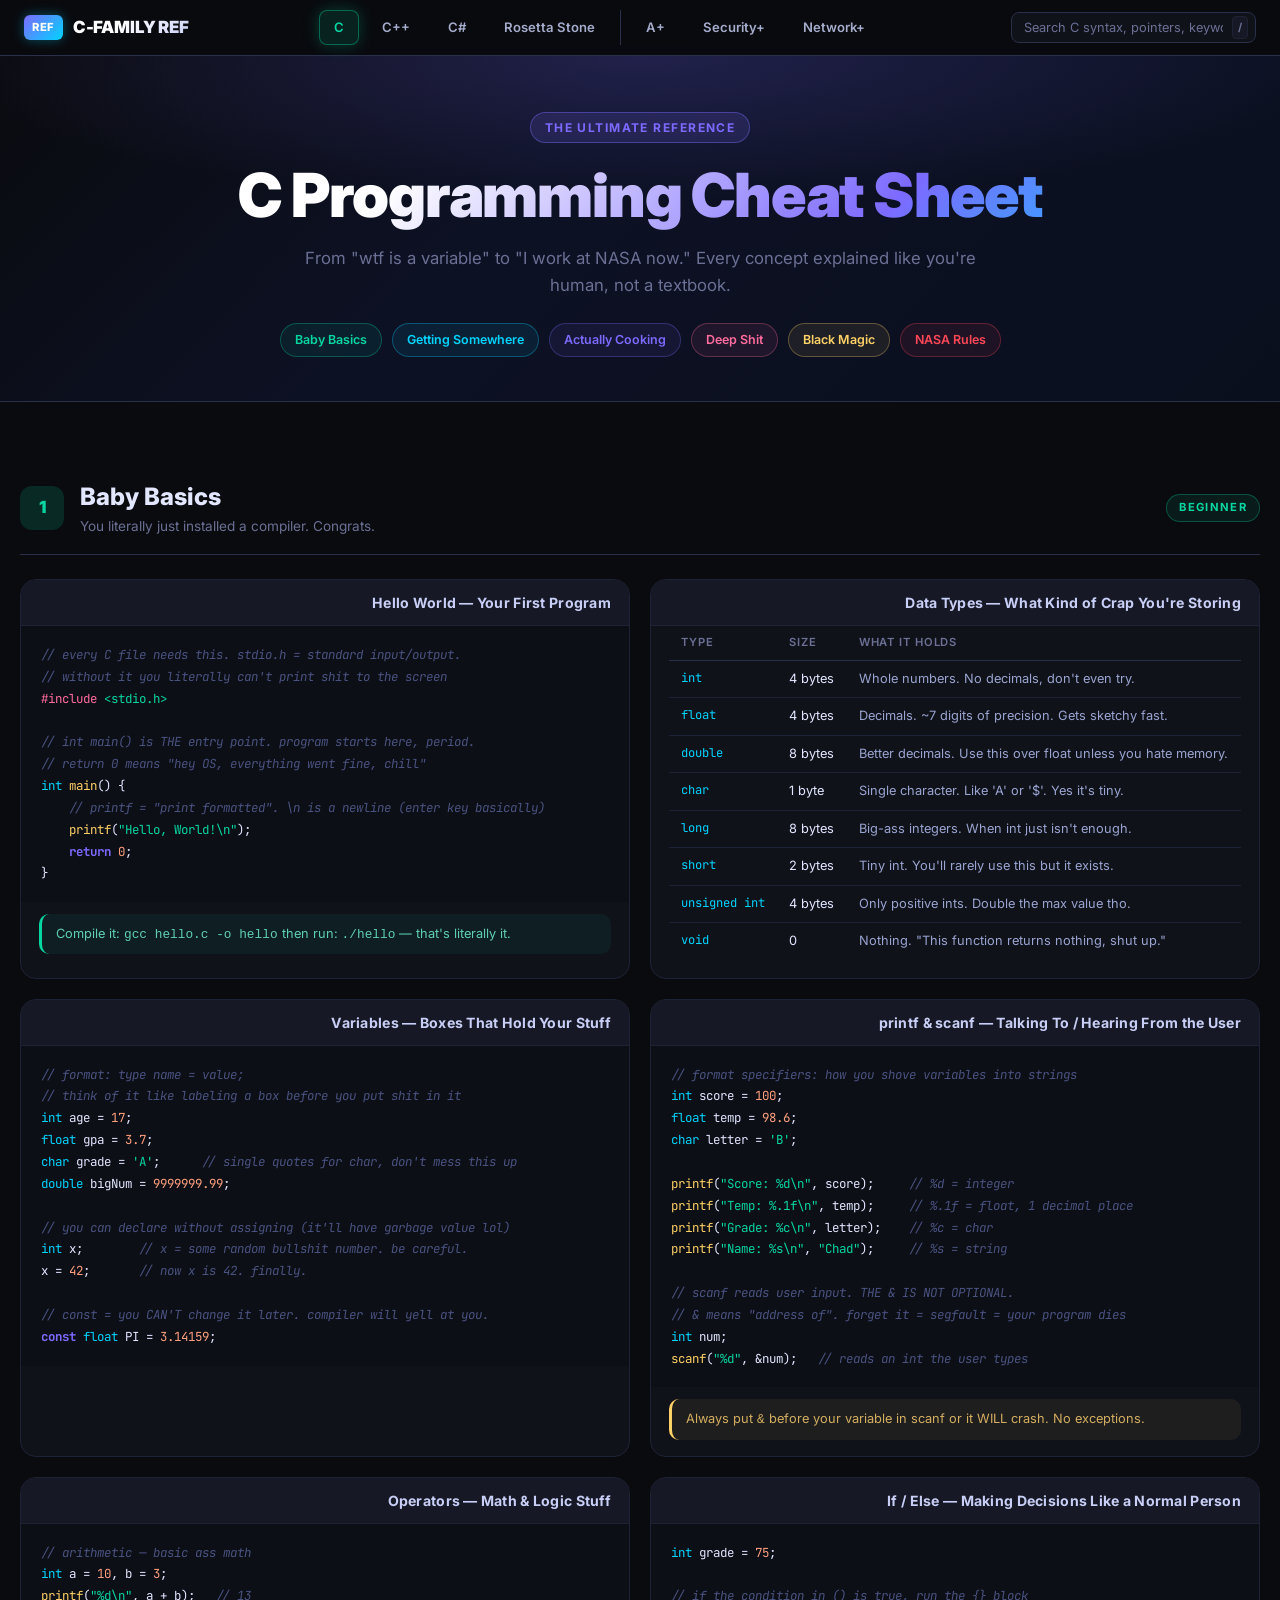
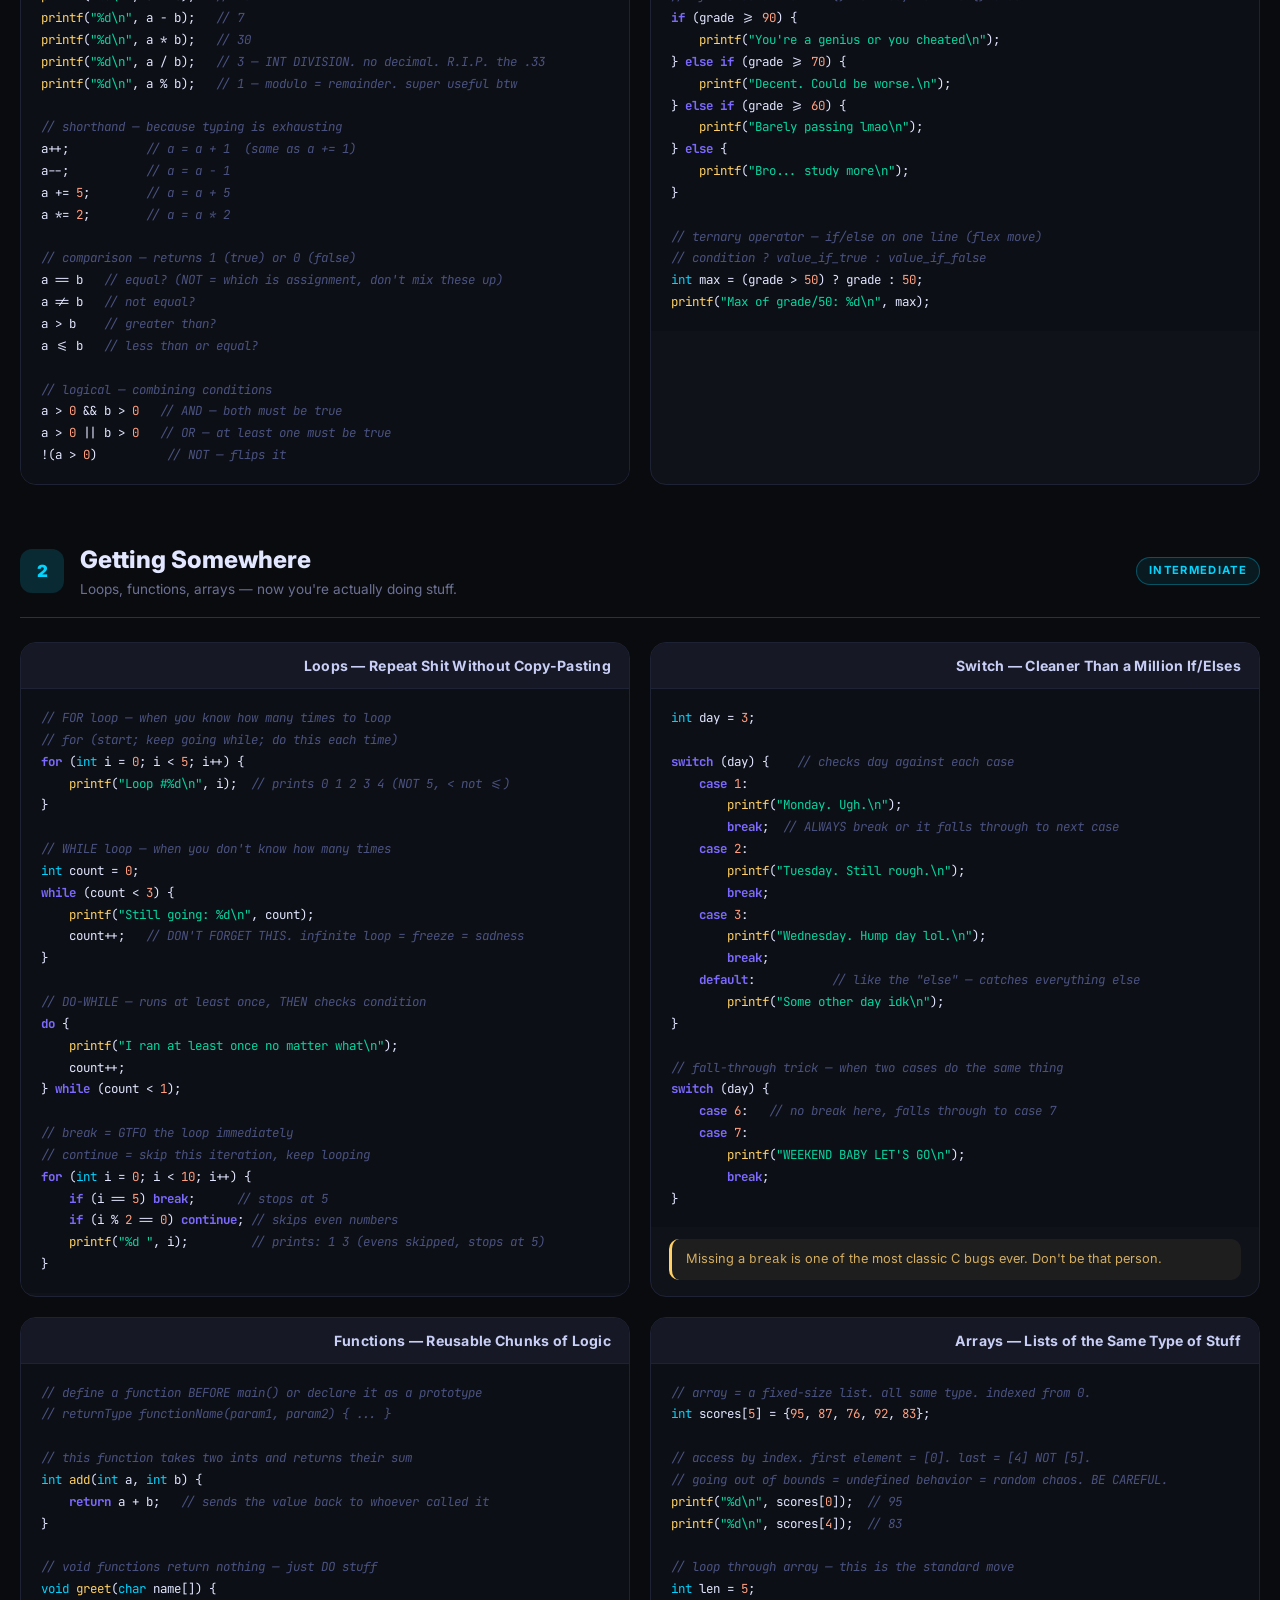
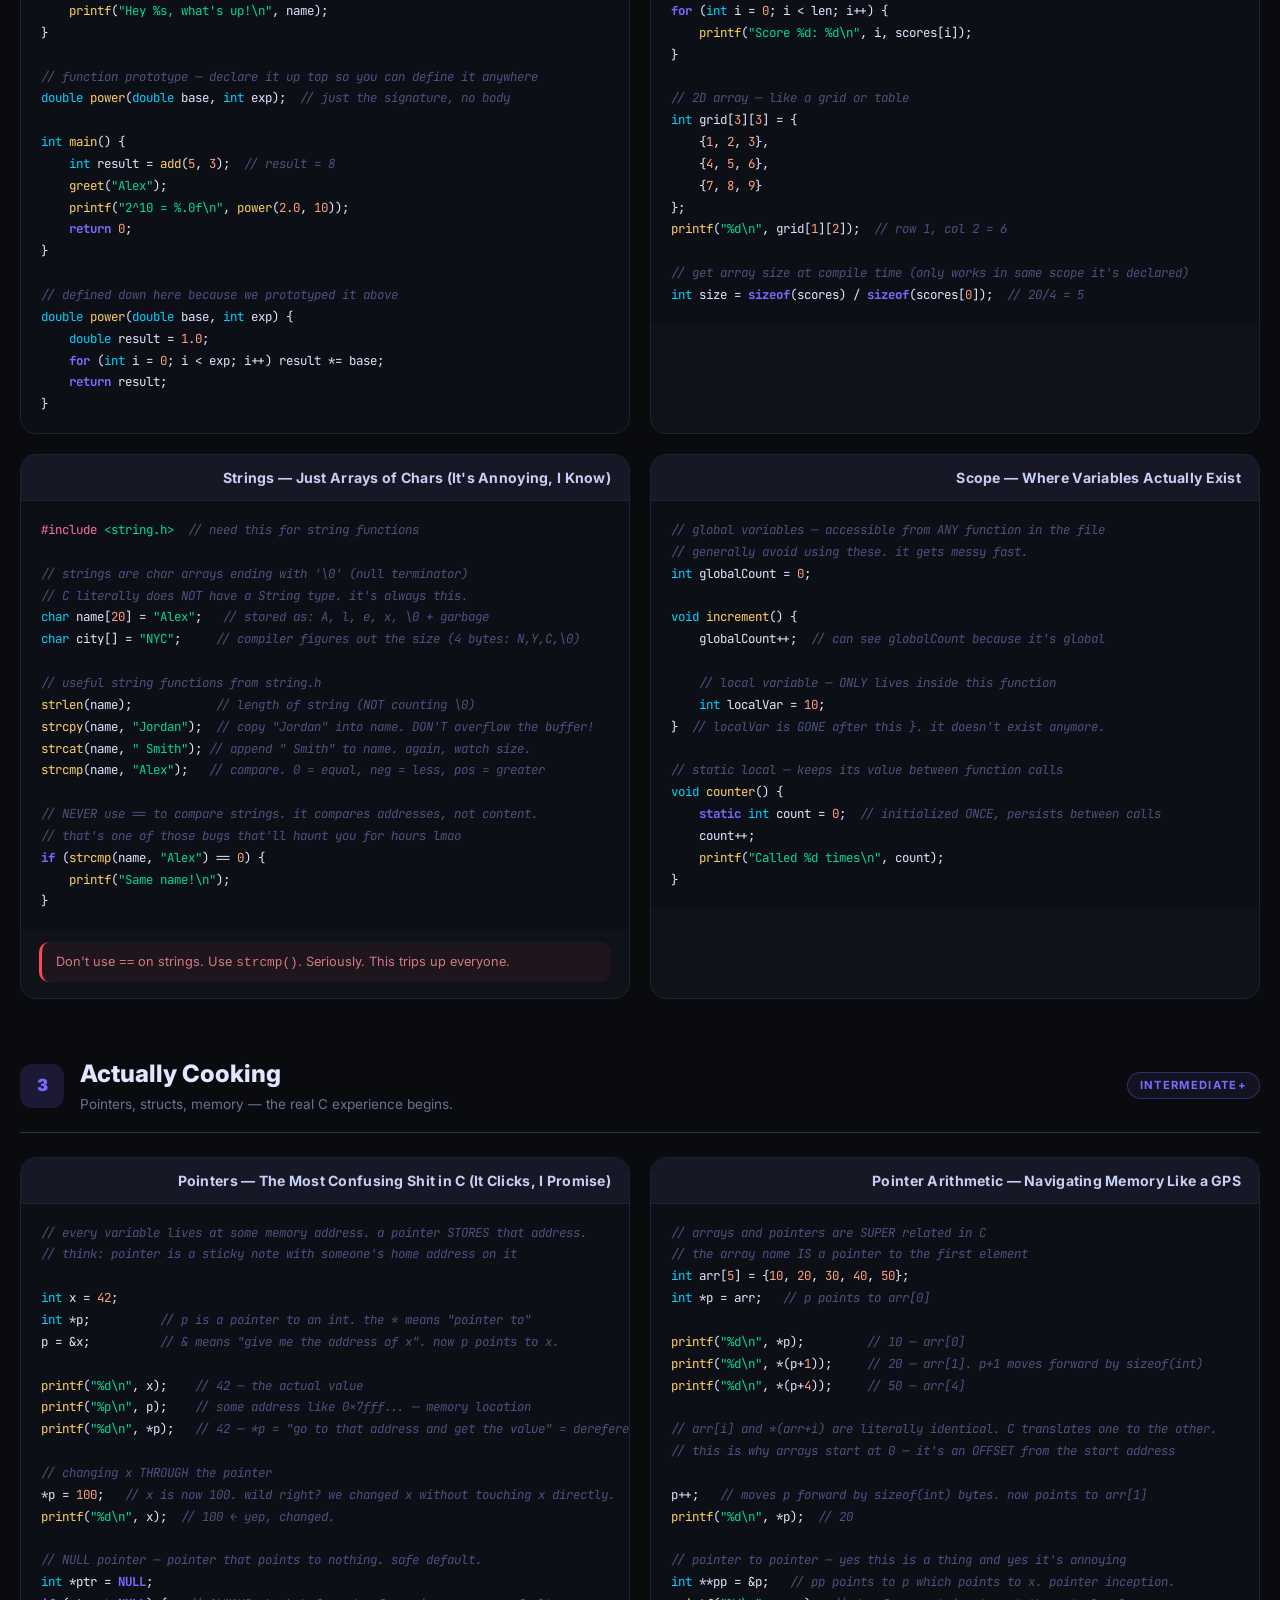
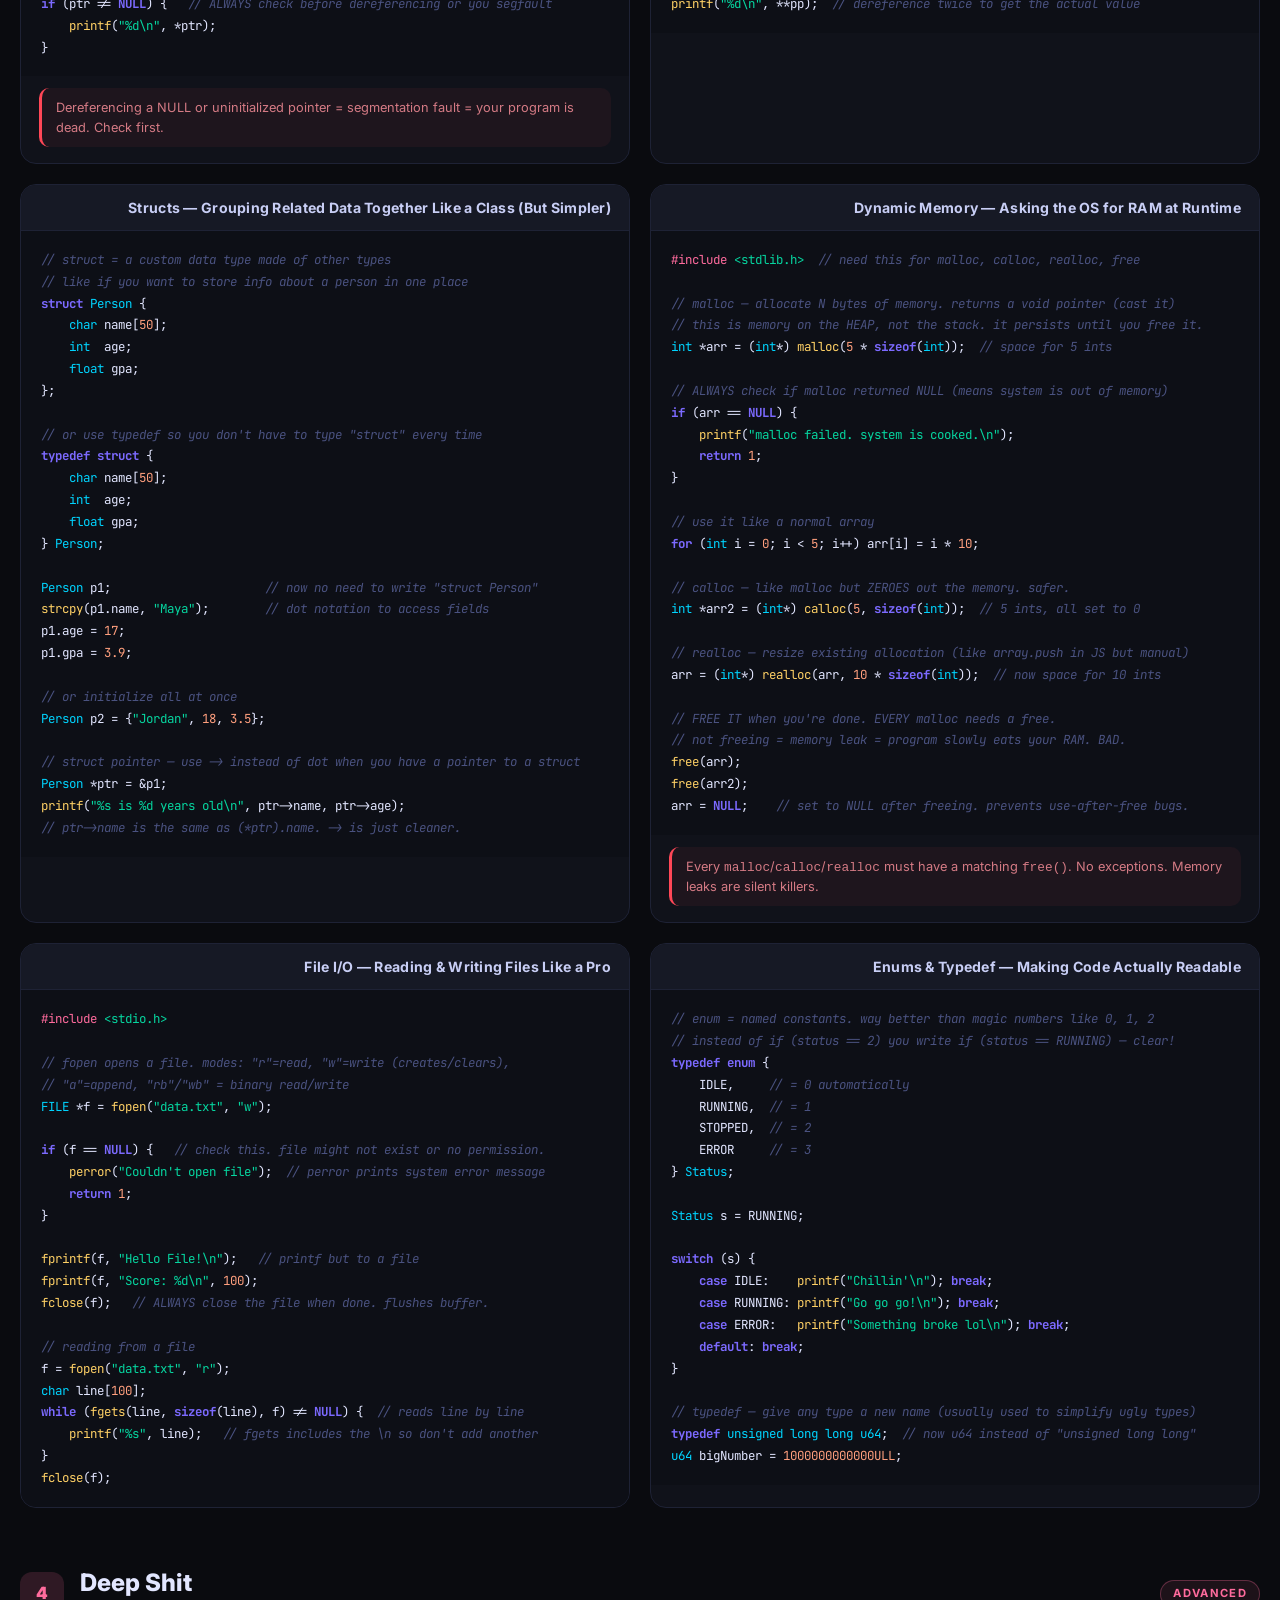
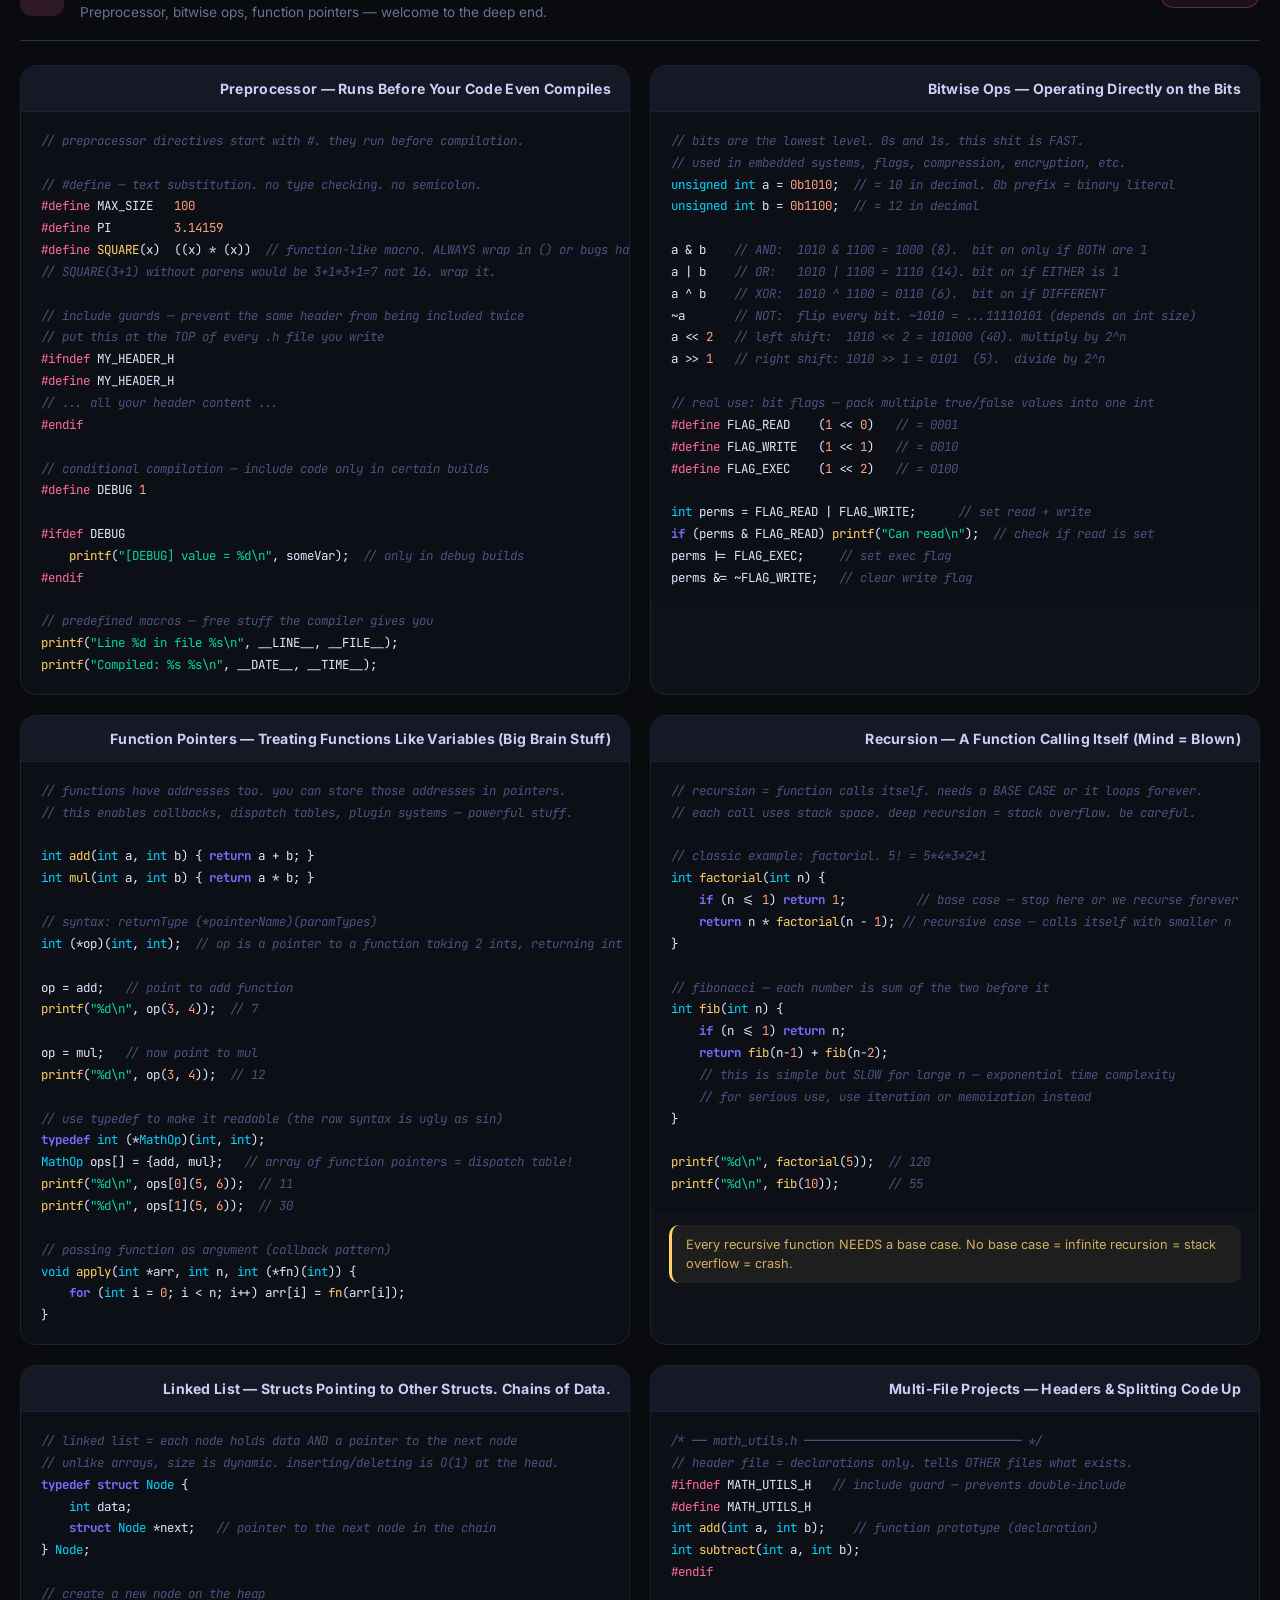
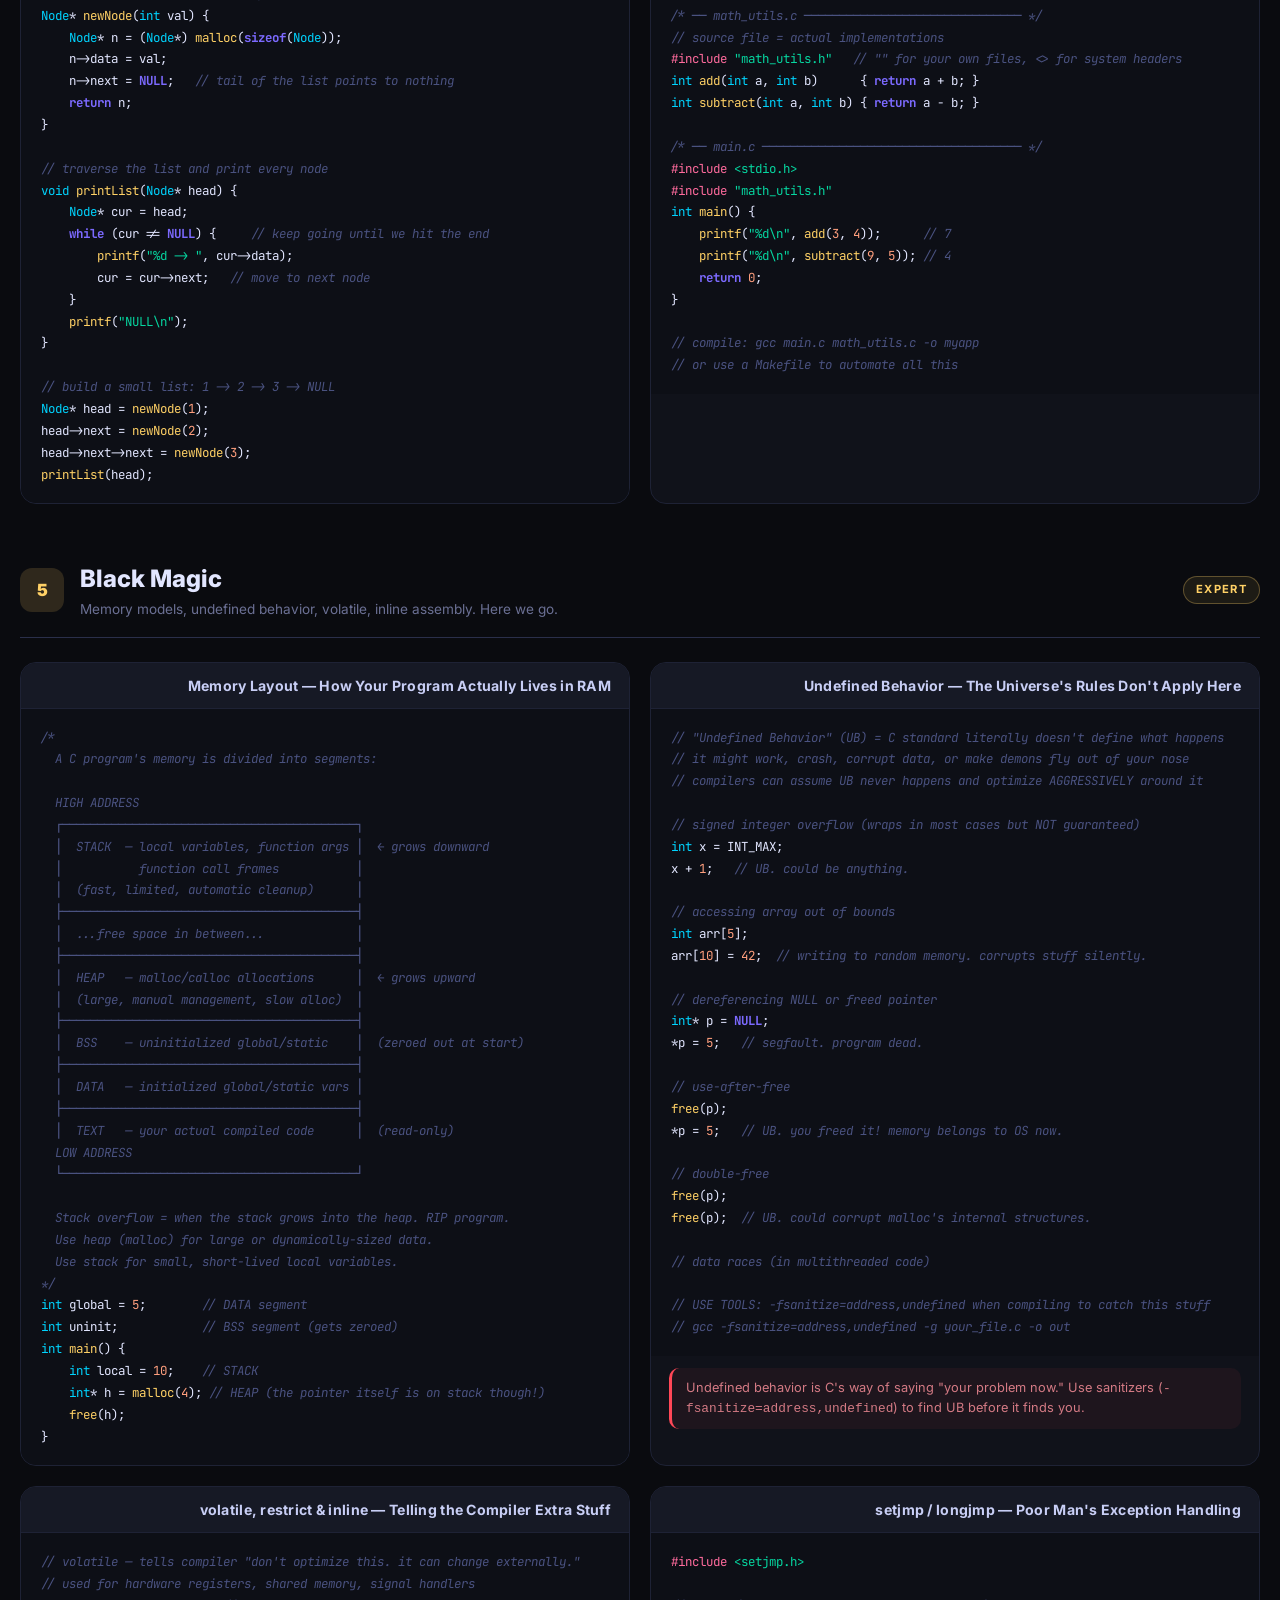
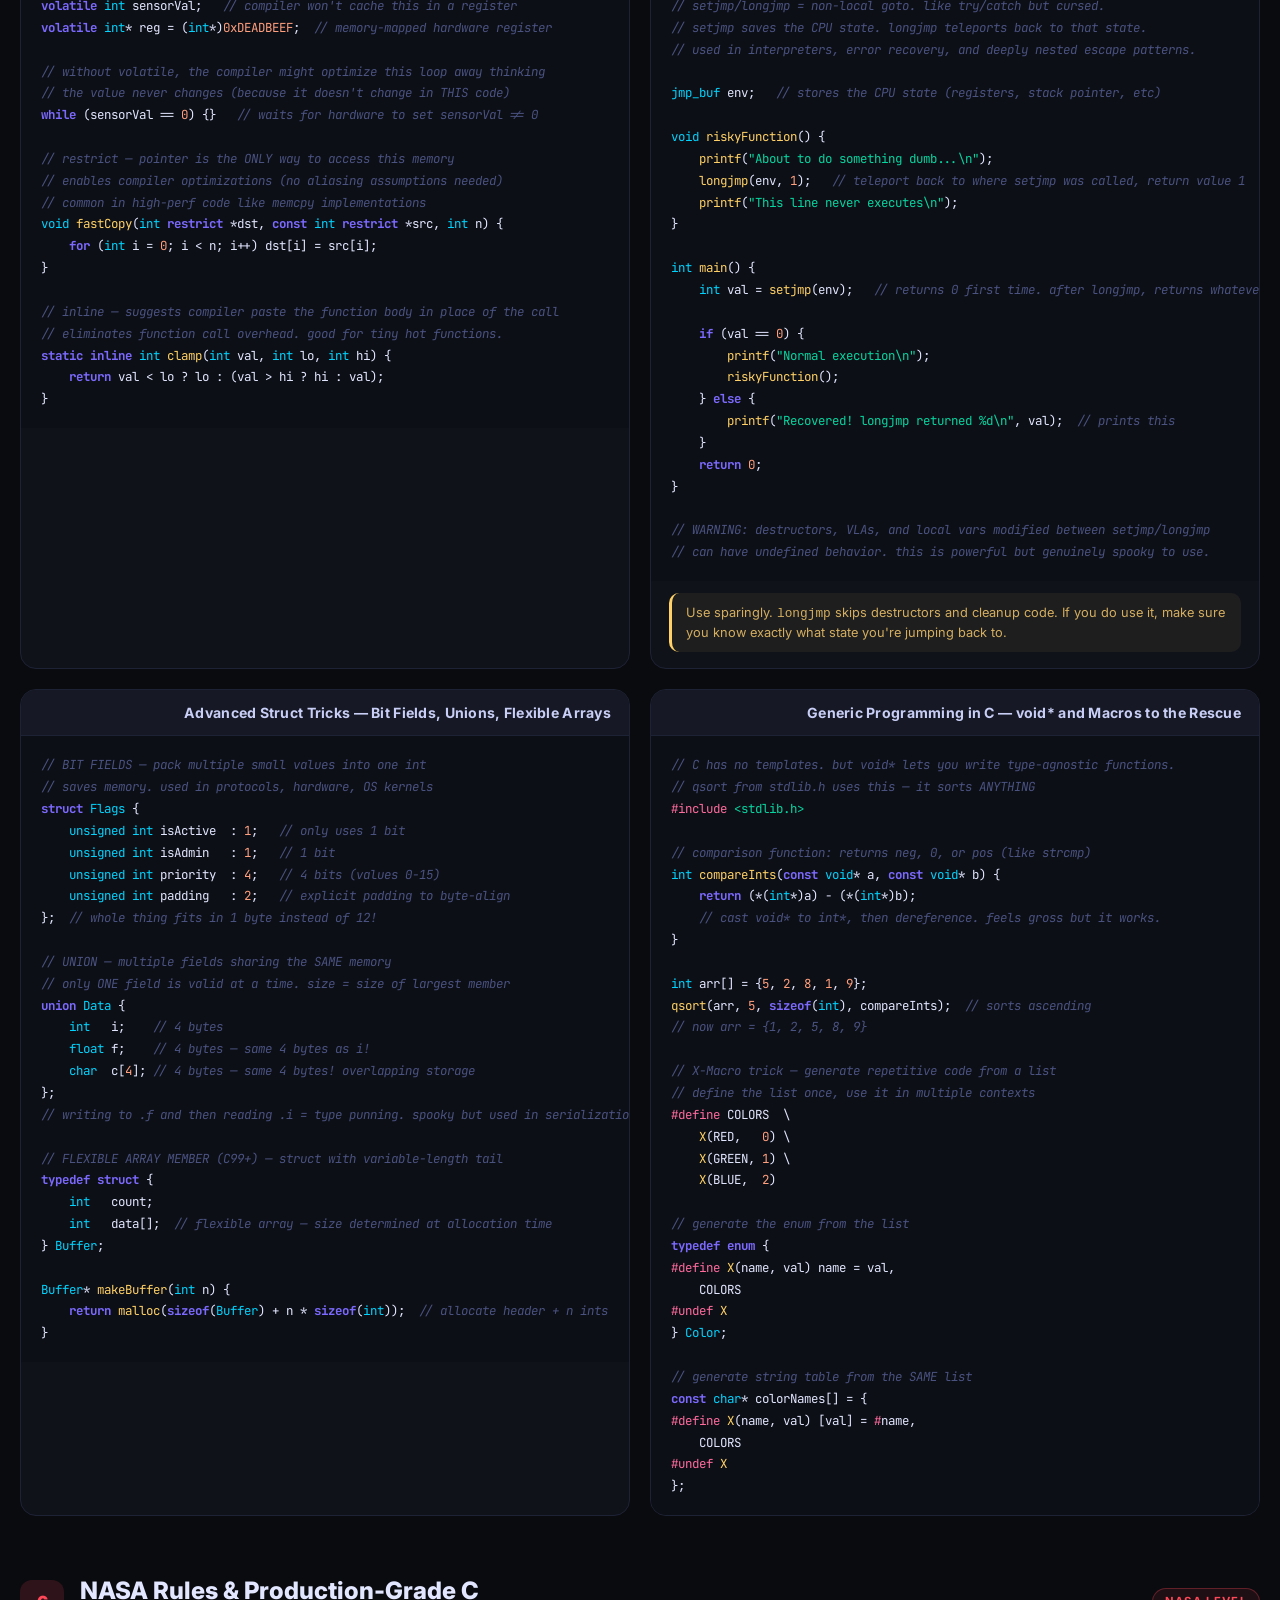
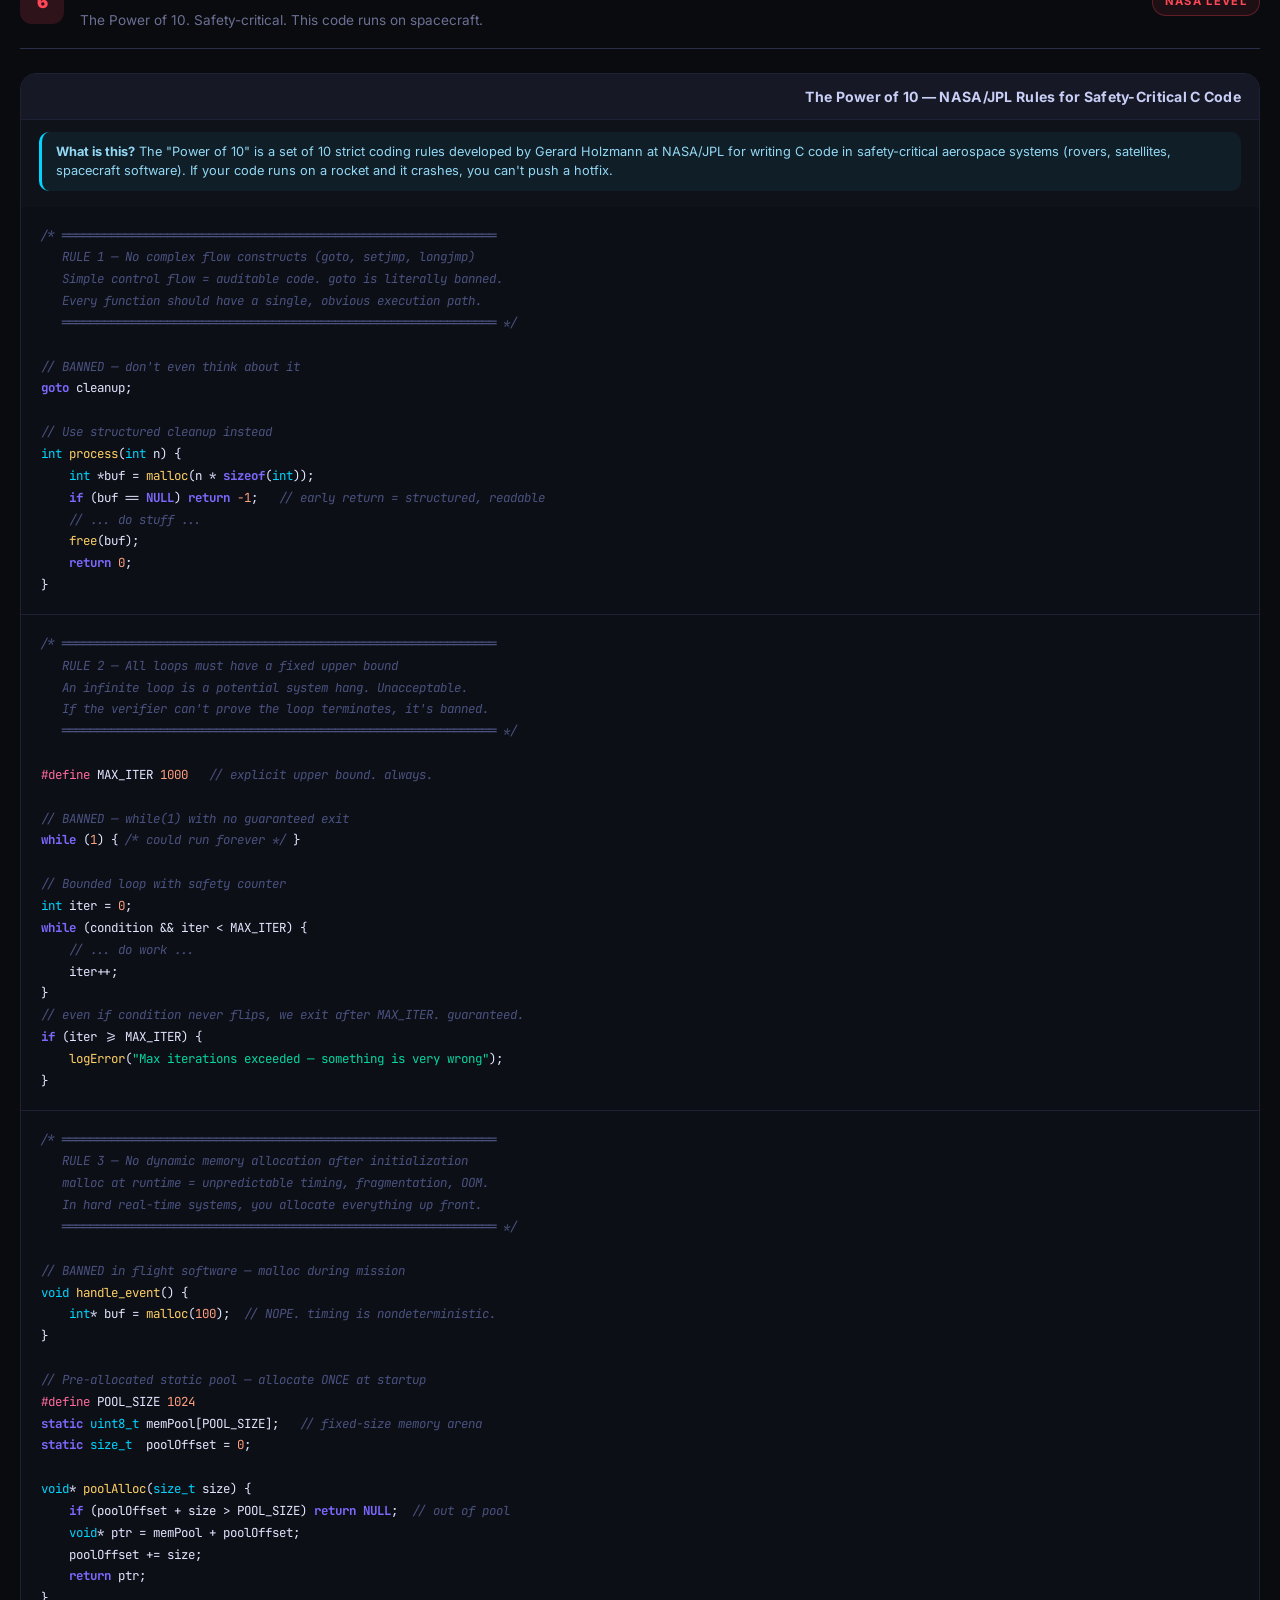
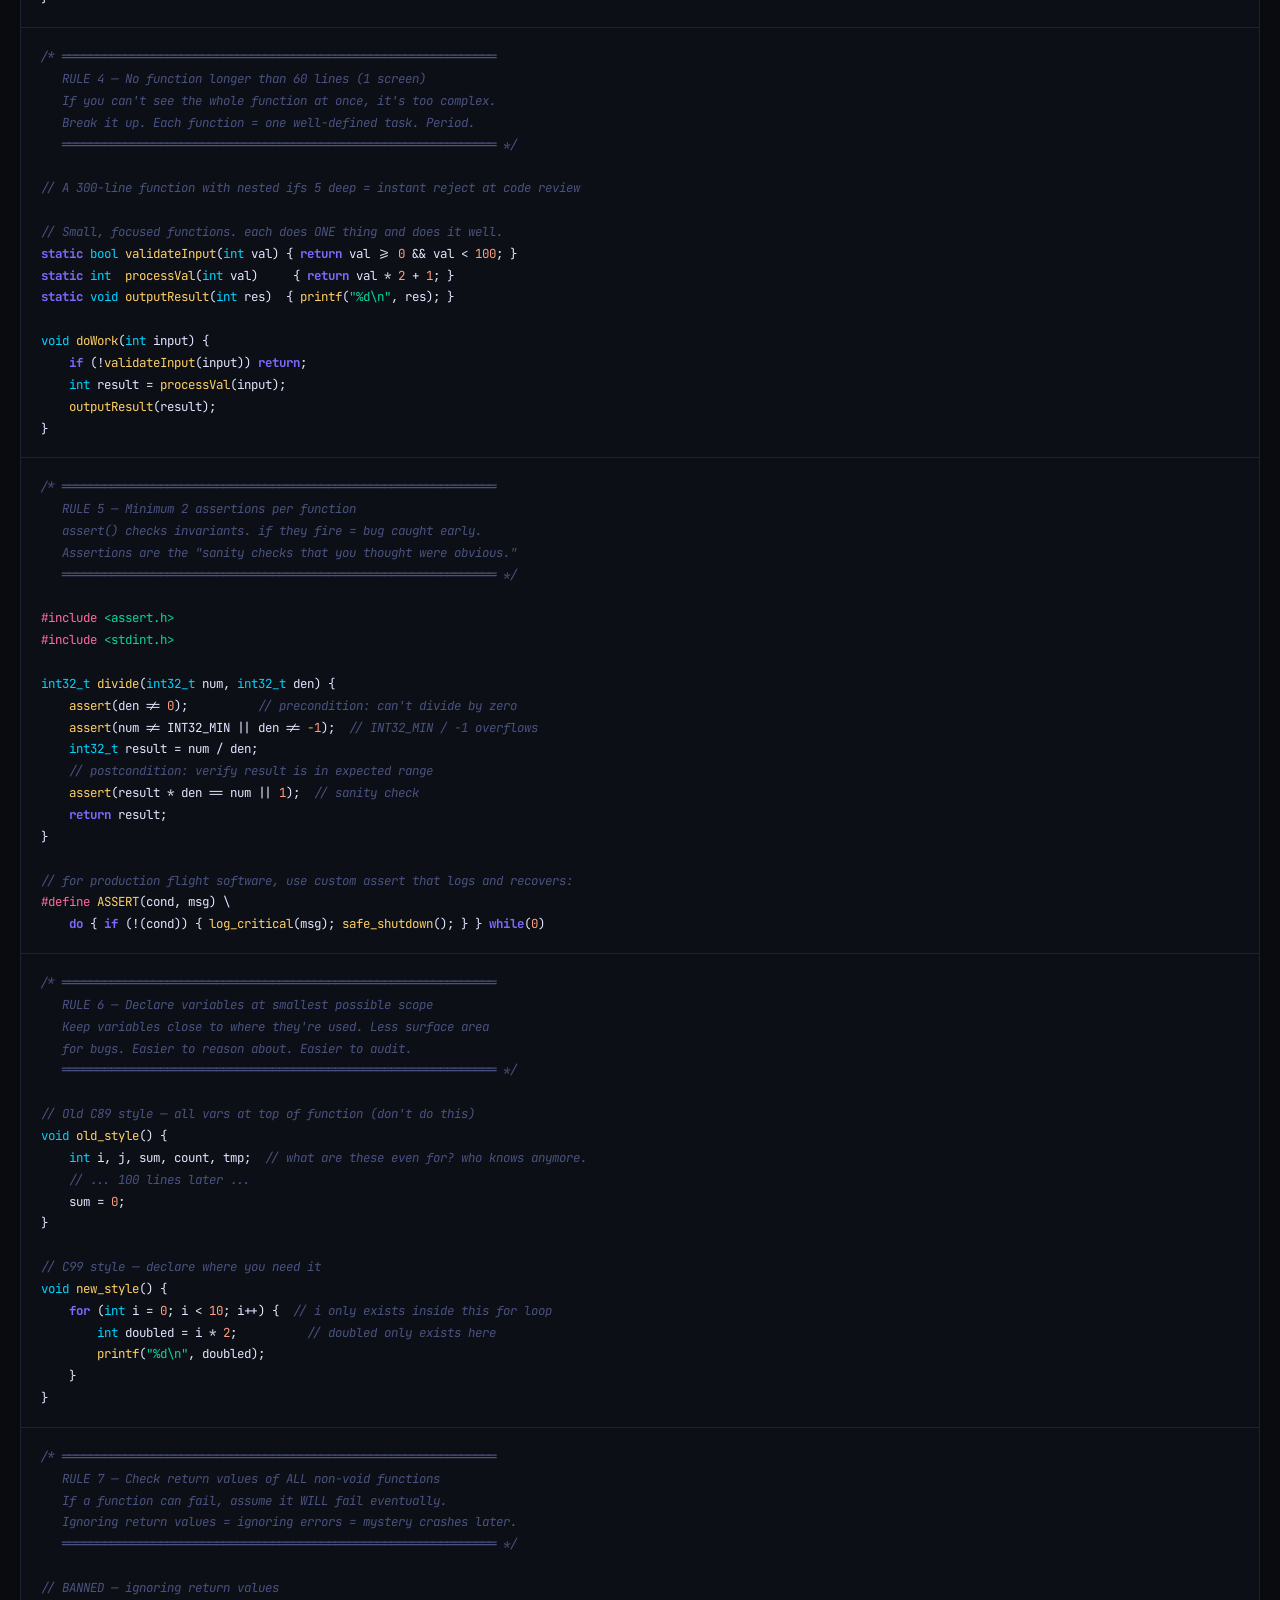
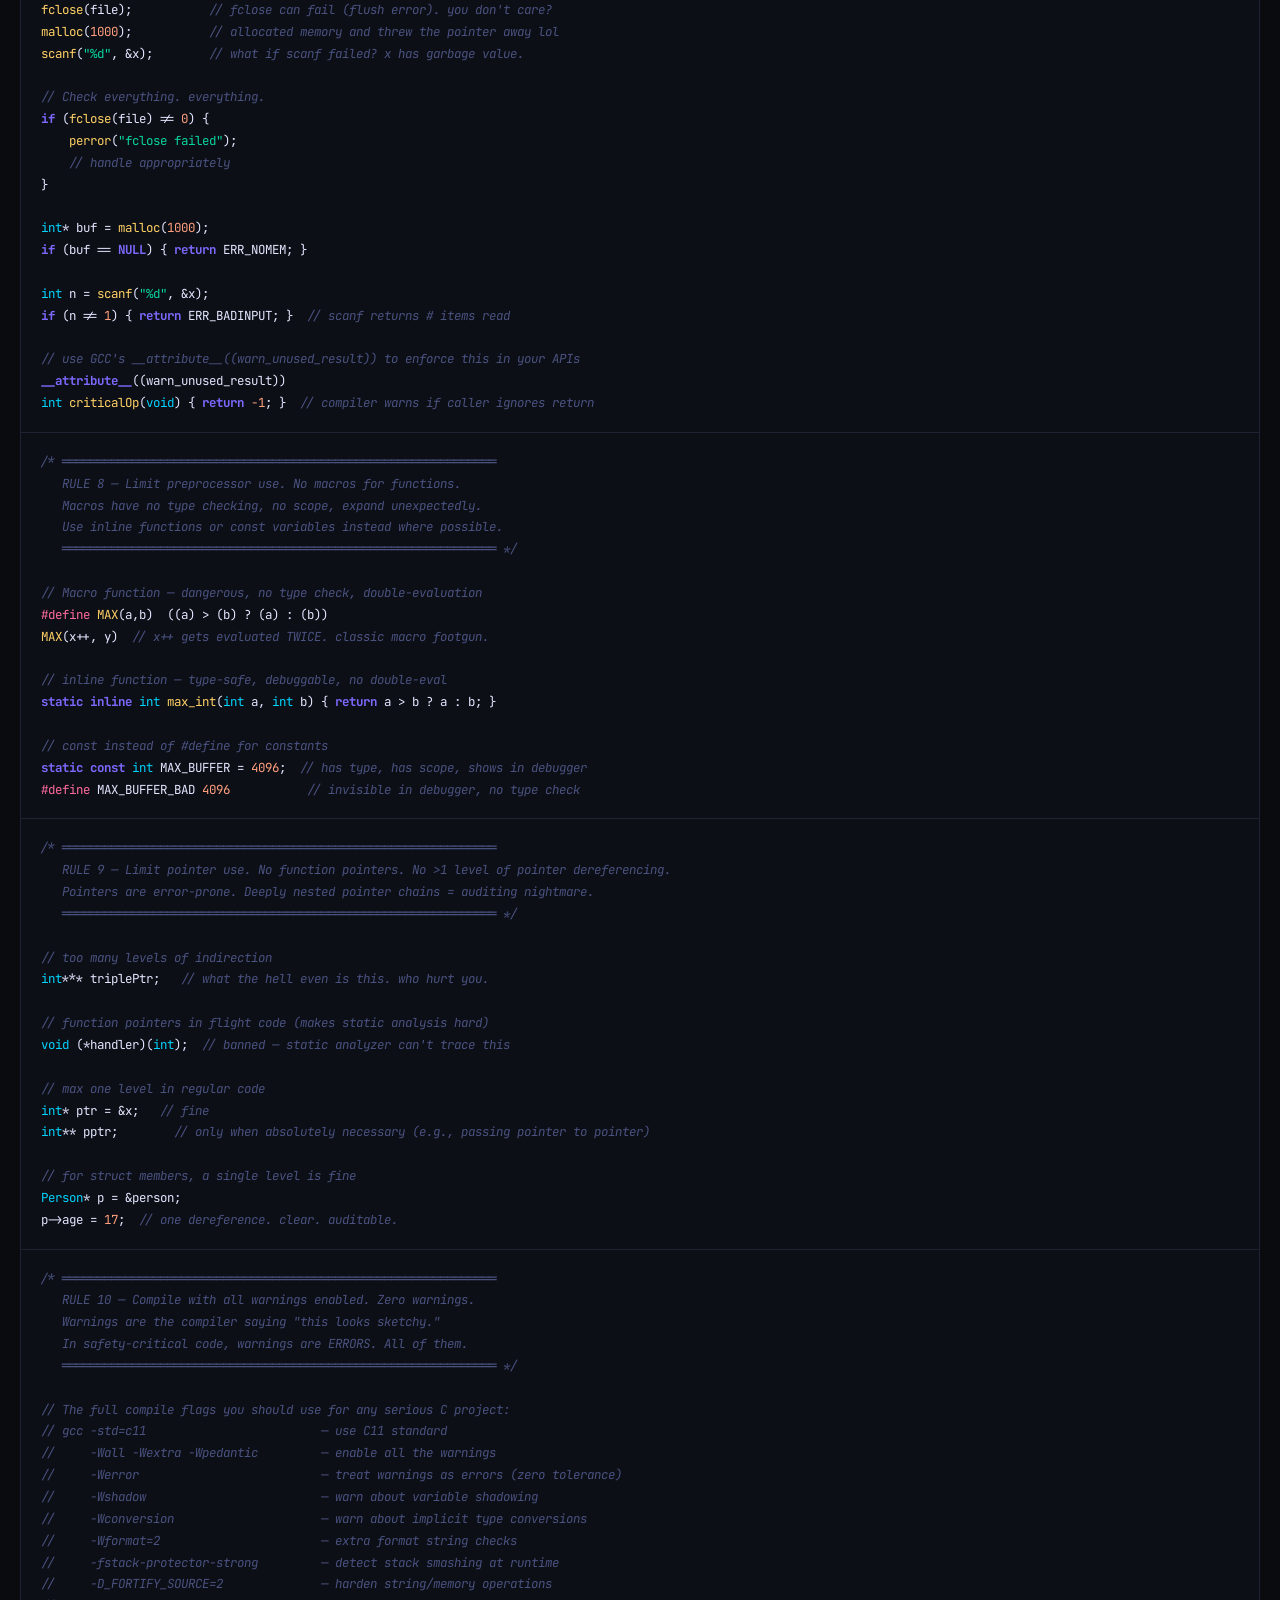
==== index.html @ 18ef5ab2 "Add files via upload" ====
<!DOCTYPE html>
<html lang="en">
<head>
  <meta charset="UTF-8" />
  <meta name="viewport" content="width=device-width, initial-scale=1.0" />
  <title>C Cheat Sheet — Baby to NASA Level</title>
  <meta name="description" content="A comprehensive C programming cheat sheet going from absolute beginner basics to advanced NASA-level concepts, with human, casual commentary." />
  <link rel="preconnect" href="https://fonts.googleapis.com" />
  <link rel="preconnect" href="https://fonts.gstatic.com" crossorigin />
  <link href="https://fonts.googleapis.com/css2?family=JetBrains+Mono:wght@400;600;700&family=Inter:wght@400;500;600;700;800;900&display=swap" rel="stylesheet" />
  <link rel="stylesheet" href="styles.css" />
</head>
<body>

<!-- ════════════════════════════════ SITE NAVIGATION ════════════════════════════════ -->
<nav class="site-nav">
  <a class="nav-brand" href="index.html">
    <span class="brand-badge">REF</span>
    <span class="brand-text">C-FAMILY REF</span>
  </a>
  <div class="nav-links">
    <a class="nav-item tab-c active" href="index.html">C</a>
    <a class="nav-item tab-cpp" href="cpp.html">C++</a>
    <a class="nav-item tab-cs" href="csharp.html">C#</a>
    <a class="nav-item tab-compare" href="compare.html">Rosetta Stone</a>
    <span class="nav-divider"></span>
    <a class="nav-item tab-aplus" href="aplus.html">A+</a>
    <a class="nav-item tab-security" href="security.html">Security+</a>
    <a class="nav-item tab-network" href="network.html">Network+</a>
  </div>
  <div class="nav-search-container">
    <input type="text" id="globalSearchInput" class="nav-search-input" placeholder="Search C syntax, pointers, keywords... (Press /)" aria-label="Search cheatsheet" autocomplete="off" />
    <span class="search-shortcut-hint">/</span>
  </div>
</nav>

<!--
  ==========================================================================
   EDIT STUFF HERE — this is the only part of the file you should need
  to touch if you just wanna rename a category or change the header text.
  everything below this script (all the <div> soup) is just the actual
  page content and it pulls its words FROM this list automatically.
  ==========================================================================
-->
<script>
  const CONFIG = {

    // the big text at the very top of the page
    heroBadge:    "The Ultimate Reference",
    heroTitle:    "C Programming Cheat Sheet",
    heroSubtitle: "From \"wtf is a variable\" to \"I work at NASA now.\" Every concept explained like you're human, not a textbook.",

    // the 6 little pill buttons under the header (order matches the sections below)
    pills: [
      "Baby Basics",
      "Getting Somewhere",
      "Actually Cooking",
      "Deep Shit",
      "Black Magic",
      "NASA Rules"
    ],

    // the 6 main categories on the page. change "title" to rename a category,
    // "desc" is the little gray subtitle under it, "tag" is the badge on the right
    sections: [
      { title: "Baby Basics",                  desc: "You literally just installed a compiler. Congrats.",                          tag: "Beginner" },
      { title: "Getting Somewhere",             desc: "Loops, functions, arrays — now you're actually doing stuff.",                 tag: "Intermediate" },
      { title: "Actually Cooking",              desc: "Pointers, structs, memory — the real C experience begins.",                   tag: "Intermediate+" },
      { title: "Deep Shit",                     desc: "Preprocessor, bitwise ops, function pointers — welcome to the deep end.",      tag: "Advanced" },
      { title: "Black Magic",                   desc: "Memory models, undefined behavior, volatile, inline assembly. Here we go.",    tag: "Expert" },
      { title: "NASA Rules & Production-Grade C", desc: "The Power of 10. Safety-critical. This code runs on spacecraft.",            tag: "NASA Level" }
    ]
  };
</script>

<!-- ════════════════════════════════ HERO ════════════════════════════════ -->
<header class="hero">
  <div class="hero-badge" id="heroBadge">The Ultimate Reference</div>
  <h1 id="heroTitle">C Programming Cheat Sheet</h1>
  <p id="heroSubtitle">From "wtf is a variable" to "I work at NASA now." Every concept explained like you're human, not a textbook.</p>
  <div class="level-pills">
    <a class="pill pill-1" href="#s1" id="pill1">Baby Basics</a>
    <a class="pill pill-2" href="#s2" id="pill2">Getting Somewhere</a>
    <a class="pill pill-3" href="#s3" id="pill3">Actually Cooking</a>
    <a class="pill pill-4" href="#s4" id="pill4">Deep Shit</a>
    <a class="pill pill-5" href="#s5" id="pill5">Black Magic</a>
    <a class="pill pill-6" href="#s6" id="pill6">NASA Rules</a>
  </div>
</header>

<div class="wrapper">

  <div class="search-results-bar" id="searchResultsBar">
    <span id="searchResultsCount">Found 0 matching cards</span>
    <button type="button" class="search-clear-btn" id="searchClearBtn">Clear Search</button>
  </div>

<!-- ══════════════════════════════════════════════════════════════════════
     SECTION 1 — BABY BASICS
═══════════════════════════════════════════════════════════════════════ -->
<div class="section-header s1" id="s1">
  <div class="section-num">1</div>
  <div>
    <div class="section-title" id="sec1Title">Baby Basics</div>
    <div style="color:var(--muted);font-size:.85rem;" id="sec1Desc">You literally just installed a compiler. Congrats.</div>
  </div>
  <div class="section-label" id="sec1Label">Beginner</div>
</div>
<div class="grid">

  <!-- Hello World -->
  <div class="card">
    <div class="card-head"><span class="card-icon"></span><span class="card-title">Hello World — Your First Program</span></div>
    <div class="card-body">
      <pre><span class="cm">// every C file needs this. stdio.h = standard input/output.</span>
<span class="cm">// without it you literally can't print shit to the screen</span>
<span class="pp">#include</span> <span class="st">&lt;stdio.h&gt;</span>

<span class="cm">// int main() is THE entry point. program starts here, period.</span>
<span class="cm">// return 0 means "hey OS, everything went fine, chill"</span>
<span class="ty">int</span> <span class="fn">main</span>() {
    <span class="cm">// printf = "print formatted". \n is a newline (enter key basically)</span>
    <span class="fn">printf</span>(<span class="st">"Hello, World!\n"</span>);
    <span class="kw">return</span> <span class="nm">0</span>;
}</pre>
      <div class="callout tip">Compile it: <code>gcc hello.c -o hello</code> then run: <code>./hello</code> — that's literally it.</div>
    </div>
  </div>

  <!-- Data Types -->
  <div class="card">
    <div class="card-head"><span class="card-icon"></span><span class="card-title">Data Types — What Kind of Crap You're Storing</span></div>
    <div class="card-body">
      <div class="tbl-wrap">
        <table>
          <tr><th>Type</th><th>Size</th><th>What it holds</th></tr>
          <tr><td>int</td><td>4 bytes</td><td class="desc">Whole numbers. No decimals, don't even try.</td></tr>
          <tr><td>float</td><td>4 bytes</td><td class="desc">Decimals. ~7 digits of precision. Gets sketchy fast.</td></tr>
          <tr><td>double</td><td>8 bytes</td><td class="desc">Better decimals. Use this over float unless you hate memory.</td></tr>
          <tr><td>char</td><td>1 byte</td><td class="desc">Single character. Like 'A' or '$'. Yes it's tiny.</td></tr>
          <tr><td>long</td><td>8 bytes</td><td class="desc">Big-ass integers. When int just isn't enough.</td></tr>
          <tr><td>short</td><td>2 bytes</td><td class="desc">Tiny int. You'll rarely use this but it exists.</td></tr>
          <tr><td>unsigned int</td><td>4 bytes</td><td class="desc">Only positive ints. Double the max value tho.</td></tr>
          <tr><td>void</td><td>0</td><td class="desc">Nothing. "This function returns nothing, shut up."</td></tr>
        </table>
      </div>
    </div>
  </div>

  <!-- Variables -->
  <div class="card">
    <div class="card-head"><span class="card-icon"></span><span class="card-title">Variables — Boxes That Hold Your Stuff</span></div>
    <div class="card-body">
      <pre><span class="cm">// format: type name = value;</span>
<span class="cm">// think of it like labeling a box before you put shit in it</span>
<span class="ty">int</span> <span class="va">age</span> = <span class="nm">17</span>;
<span class="ty">float</span> <span class="va">gpa</span> = <span class="nm">3.7</span>;
<span class="ty">char</span> <span class="va">grade</span> = <span class="st">'A'</span>;      <span class="cm">// single quotes for char, don't mess this up</span>
<span class="ty">double</span> <span class="va">bigNum</span> = <span class="nm">9999999.99</span>;

<span class="cm">// you can declare without assigning (it'll have garbage value lol)</span>
<span class="ty">int</span> <span class="va">x</span>;        <span class="cm">// x = some random bullshit number. be careful.</span>
<span class="va">x</span> = <span class="nm">42</span>;       <span class="cm">// now x is 42. finally.</span>

<span class="cm">// const = you CAN'T change it later. compiler will yell at you.</span>
<span class="kw">const</span> <span class="ty">float</span> <span class="va">PI</span> = <span class="nm">3.14159</span>;</pre>
    </div>
  </div>

  <!-- printf / scanf -->
  <div class="card">
    <div class="card-head"><span class="card-icon"></span><span class="card-title">printf & scanf — Talking To / Hearing From the User</span></div>
    <div class="card-body">
      <pre><span class="cm">// format specifiers: how you shove variables into strings</span>
<span class="ty">int</span> <span class="va">score</span> = <span class="nm">100</span>;
<span class="ty">float</span> <span class="va">temp</span> = <span class="nm">98.6</span>;
<span class="ty">char</span> <span class="va">letter</span> = <span class="st">'B'</span>;

<span class="fn">printf</span>(<span class="st">"Score: %d\n"</span>, <span class="va">score</span>);     <span class="cm">// %d = integer</span>
<span class="fn">printf</span>(<span class="st">"Temp: %.1f\n"</span>, <span class="va">temp</span>);     <span class="cm">// %.1f = float, 1 decimal place</span>
<span class="fn">printf</span>(<span class="st">"Grade: %c\n"</span>, <span class="va">letter</span>);    <span class="cm">// %c = char</span>
<span class="fn">printf</span>(<span class="st">"Name: %s\n"</span>, <span class="st">"Chad"</span>);     <span class="cm">// %s = string</span>

<span class="cm">// scanf reads user input. THE & IS NOT OPTIONAL.</span>
<span class="cm">// & means "address of". forget it = segfault = your program dies</span>
<span class="ty">int</span> <span class="va">num</span>;
<span class="fn">scanf</span>(<span class="st">"%d"</span>, <span class="op">&amp;</span><span class="va">num</span>);   <span class="cm">// reads an int the user types</span></pre>
      <div class="callout warn">Always put <code>&amp;</code> before your variable in scanf or it WILL crash. No exceptions.</div>
    </div>
  </div>

  <!-- Operators -->
  <div class="card">
    <div class="card-head"><span class="card-icon"></span><span class="card-title">Operators — Math & Logic Stuff</span></div>
    <div class="card-body">
      <pre><span class="cm">// arithmetic — basic ass math</span>
<span class="ty">int</span> <span class="va">a</span> = <span class="nm">10</span>, <span class="va">b</span> = <span class="nm">3</span>;
<span class="fn">printf</span>(<span class="st">"%d\n"</span>, <span class="va">a</span> <span class="op">+</span> <span class="va">b</span>);   <span class="cm">// 13</span>
<span class="fn">printf</span>(<span class="st">"%d\n"</span>, <span class="va">a</span> <span class="op">-</span> <span class="va">b</span>);   <span class="cm">// 7</span>
<span class="fn">printf</span>(<span class="st">"%d\n"</span>, <span class="va">a</span> <span class="op">*</span> <span class="va">b</span>);   <span class="cm">// 30</span>
<span class="fn">printf</span>(<span class="st">"%d\n"</span>, <span class="va">a</span> <span class="op">/</span> <span class="va">b</span>);   <span class="cm">// 3 — INT DIVISION. no decimal. R.I.P. the .33</span>
<span class="fn">printf</span>(<span class="st">"%d\n"</span>, <span class="va">a</span> <span class="op">%</span> <span class="va">b</span>);   <span class="cm">// 1 — modulo = remainder. super useful btw</span>

<span class="cm">// shorthand — because typing is exhausting</span>
<span class="va">a</span><span class="op">++</span>;           <span class="cm">// a = a + 1  (same as a += 1)</span>
<span class="va">a</span><span class="op">--</span>;           <span class="cm">// a = a - 1</span>
<span class="va">a</span> <span class="op">+=</span> <span class="nm">5</span>;        <span class="cm">// a = a + 5</span>
<span class="va">a</span> <span class="op">*=</span> <span class="nm">2</span>;        <span class="cm">// a = a * 2</span>

<span class="cm">// comparison — returns 1 (true) or 0 (false)</span>
<span class="va">a</span> <span class="op">==</span> <span class="va">b</span>   <span class="cm">// equal? (NOT = which is assignment, don't mix these up)</span>
<span class="va">a</span> <span class="op">!=</span> <span class="va">b</span>   <span class="cm">// not equal?</span>
<span class="va">a</span> <span class="op">&gt;</span> <span class="va">b</span>    <span class="cm">// greater than?</span>
<span class="va">a</span> <span class="op">&lt;=</span> <span class="va">b</span>   <span class="cm">// less than or equal?</span>

<span class="cm">// logical — combining conditions</span>
<span class="va">a</span> <span class="op">&gt;</span> <span class="nm">0</span> <span class="op">&amp;&amp;</span> <span class="va">b</span> <span class="op">&gt;</span> <span class="nm">0</span>   <span class="cm">// AND — both must be true</span>
<span class="va">a</span> <span class="op">&gt;</span> <span class="nm">0</span> <span class="op">||</span> <span class="va">b</span> <span class="op">&gt;</span> <span class="nm">0</span>   <span class="cm">// OR — at least one must be true</span>
<span class="op">!</span>(<span class="va">a</span> <span class="op">&gt;</span> <span class="nm">0</span>)          <span class="cm">// NOT — flips it</span></pre>
    </div>
  </div>

  <!-- If/Else -->
  <div class="card">
    <div class="card-head"><span class="card-icon"></span><span class="card-title">If / Else — Making Decisions Like a Normal Person</span></div>
    <div class="card-body">
      <pre><span class="ty">int</span> <span class="va">grade</span> = <span class="nm">75</span>;

<span class="cm">// if the condition in () is true, run the {} block</span>
<span class="kw">if</span> (<span class="va">grade</span> <span class="op">&gt;=</span> <span class="nm">90</span>) {
    <span class="fn">printf</span>(<span class="st">"You're a genius or you cheated\n"</span>);
} <span class="kw">else if</span> (<span class="va">grade</span> <span class="op">&gt;=</span> <span class="nm">70</span>) {
    <span class="fn">printf</span>(<span class="st">"Decent. Could be worse.\n"</span>);
} <span class="kw">else if</span> (<span class="va">grade</span> <span class="op">&gt;=</span> <span class="nm">60</span>) {
    <span class="fn">printf</span>(<span class="st">"Barely passing lmao\n"</span>);
} <span class="kw">else</span> {
    <span class="fn">printf</span>(<span class="st">"Bro... study more\n"</span>);
}

<span class="cm">// ternary operator — if/else on one line (flex move)</span>
<span class="cm">// condition ? value_if_true : value_if_false</span>
<span class="ty">int</span> <span class="va">max</span> = (<span class="va">grade</span> <span class="op">&gt;</span> <span class="nm">50</span>) <span class="op">?</span> <span class="va">grade</span> <span class="op">:</span> <span class="nm">50</span>;
<span class="fn">printf</span>(<span class="st">"Max of grade/50: %d\n"</span>, <span class="va">max</span>);</pre>
    </div>
  </div>

</div><!-- /grid -->


<!-- ══════════════════════════════════════════════════════════════════════
     SECTION 2 — GETTING SOMEWHERE
═══════════════════════════════════════════════════════════════════════ -->
<div class="section-header s2" id="s2">
  <div class="section-num">2</div>
  <div>
    <div class="section-title" id="sec2Title">Getting Somewhere</div>
    <div style="color:var(--muted);font-size:.85rem;" id="sec2Desc">Loops, functions, arrays — now you're actually doing stuff.</div>
  </div>
  <div class="section-label" id="sec2Label">Intermediate</div>
</div>
<div class="grid">

  <!-- Loops -->
  <div class="card">
    <div class="card-head"><span class="card-icon"></span><span class="card-title">Loops — Repeat Shit Without Copy-Pasting</span></div>
    <div class="card-body">
      <pre><span class="cm">// FOR loop — when you know how many times to loop</span>
<span class="cm">// for (start; keep going while; do this each time)</span>
<span class="kw">for</span> (<span class="ty">int</span> <span class="va">i</span> = <span class="nm">0</span>; <span class="va">i</span> <span class="op">&lt;</span> <span class="nm">5</span>; <span class="va">i</span><span class="op">++</span>) {
    <span class="fn">printf</span>(<span class="st">"Loop #%d\n"</span>, <span class="va">i</span>);  <span class="cm">// prints 0 1 2 3 4 (NOT 5, < not <=)</span>
}

<span class="cm">// WHILE loop — when you don't know how many times</span>
<span class="ty">int</span> <span class="va">count</span> = <span class="nm">0</span>;
<span class="kw">while</span> (<span class="va">count</span> <span class="op">&lt;</span> <span class="nm">3</span>) {
    <span class="fn">printf</span>(<span class="st">"Still going: %d\n"</span>, <span class="va">count</span>);
    <span class="va">count</span><span class="op">++</span>;   <span class="cm">// DON'T FORGET THIS. infinite loop = freeze = sadness</span>
}

<span class="cm">// DO-WHILE — runs at least once, THEN checks condition</span>
<span class="kw">do</span> {
    <span class="fn">printf</span>(<span class="st">"I ran at least once no matter what\n"</span>);
    <span class="va">count</span><span class="op">++</span>;
} <span class="kw">while</span> (<span class="va">count</span> <span class="op">&lt;</span> <span class="nm">1</span>);

<span class="cm">// break = GTFO the loop immediately</span>
<span class="cm">// continue = skip this iteration, keep looping</span>
<span class="kw">for</span> (<span class="ty">int</span> <span class="va">i</span> = <span class="nm">0</span>; <span class="va">i</span> <span class="op">&lt;</span> <span class="nm">10</span>; <span class="va">i</span><span class="op">++</span>) {
    <span class="kw">if</span> (<span class="va">i</span> <span class="op">==</span> <span class="nm">5</span>) <span class="kw">break</span>;      <span class="cm">// stops at 5</span>
    <span class="kw">if</span> (<span class="va">i</span> <span class="op">%</span> <span class="nm">2</span> <span class="op">==</span> <span class="nm">0</span>) <span class="kw">continue</span>; <span class="cm">// skips even numbers</span>
    <span class="fn">printf</span>(<span class="st">"%d "</span>, <span class="va">i</span>);         <span class="cm">// prints: 1 3 (evens skipped, stops at 5)</span>
}</pre>
    </div>
  </div>

  <!-- Switch -->
  <div class="card">
    <div class="card-head"><span class="card-icon"></span><span class="card-title">Switch — Cleaner Than a Million If/Elses</span></div>
    <div class="card-body">
      <pre><span class="ty">int</span> <span class="va">day</span> = <span class="nm">3</span>;

<span class="kw">switch</span> (<span class="va">day</span>) {    <span class="cm">// checks day against each case</span>
    <span class="kw">case</span> <span class="nm">1</span>:
        <span class="fn">printf</span>(<span class="st">"Monday. Ugh.\n"</span>);
        <span class="kw">break</span>;  <span class="cm">// ALWAYS break or it falls through to next case</span>
    <span class="kw">case</span> <span class="nm">2</span>:
        <span class="fn">printf</span>(<span class="st">"Tuesday. Still rough.\n"</span>);
        <span class="kw">break</span>;
    <span class="kw">case</span> <span class="nm">3</span>:
        <span class="fn">printf</span>(<span class="st">"Wednesday. Hump day lol.\n"</span>);
        <span class="kw">break</span>;
    <span class="kw">default</span>:           <span class="cm">// like the "else" — catches everything else</span>
        <span class="fn">printf</span>(<span class="st">"Some other day idk\n"</span>);
}

<span class="cm">// fall-through trick — when two cases do the same thing</span>
<span class="kw">switch</span> (<span class="va">day</span>) {
    <span class="kw">case</span> <span class="nm">6</span>:   <span class="cm">// no break here, falls through to case 7</span>
    <span class="kw">case</span> <span class="nm">7</span>:
        <span class="fn">printf</span>(<span class="st">"WEEKEND BABY LET'S GO\n"</span>);
        <span class="kw">break</span>;
}</pre>
      <div class="callout warn">Missing a <code>break</code> is one of the most classic C bugs ever. Don't be that person.</div>
    </div>
  </div>

  <!-- Functions -->
  <div class="card">
    <div class="card-head"><span class="card-icon"></span><span class="card-title">Functions — Reusable Chunks of Logic</span></div>
    <div class="card-body">
      <pre><span class="cm">// define a function BEFORE main() or declare it as a prototype</span>
<span class="cm">// returnType functionName(param1, param2) { ... }</span>

<span class="cm">// this function takes two ints and returns their sum</span>
<span class="ty">int</span> <span class="fn">add</span>(<span class="ty">int</span> <span class="va">a</span>, <span class="ty">int</span> <span class="va">b</span>) {
    <span class="kw">return</span> <span class="va">a</span> <span class="op">+</span> <span class="va">b</span>;   <span class="cm">// sends the value back to whoever called it</span>
}

<span class="cm">// void functions return nothing — just DO stuff</span>
<span class="ty">void</span> <span class="fn">greet</span>(<span class="ty">char</span> <span class="va">name</span>[]) {
    <span class="fn">printf</span>(<span class="st">"Hey %s, what's up!\n"</span>, <span class="va">name</span>);
}

<span class="cm">// function prototype — declare it up top so you can define it anywhere</span>
<span class="ty">double</span> <span class="fn">power</span>(<span class="ty">double</span> <span class="va">base</span>, <span class="ty">int</span> <span class="va">exp</span>);  <span class="cm">// just the signature, no body</span>

<span class="ty">int</span> <span class="fn">main</span>() {
    <span class="ty">int</span> <span class="va">result</span> = <span class="fn">add</span>(<span class="nm">5</span>, <span class="nm">3</span>);  <span class="cm">// result = 8</span>
    <span class="fn">greet</span>(<span class="st">"Alex"</span>);
    <span class="fn">printf</span>(<span class="st">"2^10 = %.0f\n"</span>, <span class="fn">power</span>(<span class="nm">2.0</span>, <span class="nm">10</span>));
    <span class="kw">return</span> <span class="nm">0</span>;
}

<span class="cm">// defined down here because we prototyped it above</span>
<span class="ty">double</span> <span class="fn">power</span>(<span class="ty">double</span> <span class="va">base</span>, <span class="ty">int</span> <span class="va">exp</span>) {
    <span class="ty">double</span> <span class="va">result</span> = <span class="nm">1.0</span>;
    <span class="kw">for</span> (<span class="ty">int</span> <span class="va">i</span> = <span class="nm">0</span>; <span class="va">i</span> <span class="op">&lt;</span> <span class="va">exp</span>; <span class="va">i</span><span class="op">++</span>) <span class="va">result</span> <span class="op">*=</span> <span class="va">base</span>;
    <span class="kw">return</span> <span class="va">result</span>;
}</pre>
    </div>
  </div>

  <!-- Arrays -->
  <div class="card">
    <div class="card-head"><span class="card-icon"></span><span class="card-title">Arrays — Lists of the Same Type of Stuff</span></div>
    <div class="card-body">
      <pre><span class="cm">// array = a fixed-size list. all same type. indexed from 0.</span>
<span class="ty">int</span> <span class="va">scores</span>[<span class="nm">5</span>] = {<span class="nm">95</span>, <span class="nm">87</span>, <span class="nm">76</span>, <span class="nm">92</span>, <span class="nm">83</span>};

<span class="cm">// access by index. first element = [0]. last = [4] NOT [5].</span>
<span class="cm">// going out of bounds = undefined behavior = random chaos. BE CAREFUL.</span>
<span class="fn">printf</span>(<span class="st">"%d\n"</span>, <span class="va">scores</span>[<span class="nm">0</span>]);  <span class="cm">// 95</span>
<span class="fn">printf</span>(<span class="st">"%d\n"</span>, <span class="va">scores</span>[<span class="nm">4</span>]);  <span class="cm">// 83</span>

<span class="cm">// loop through array — this is the standard move</span>
<span class="ty">int</span> <span class="va">len</span> = <span class="nm">5</span>;
<span class="kw">for</span> (<span class="ty">int</span> <span class="va">i</span> = <span class="nm">0</span>; <span class="va">i</span> <span class="op">&lt;</span> <span class="va">len</span>; <span class="va">i</span><span class="op">++</span>) {
    <span class="fn">printf</span>(<span class="st">"Score %d: %d\n"</span>, <span class="va">i</span>, <span class="va">scores</span>[<span class="va">i</span>]);
}

<span class="cm">// 2D array — like a grid or table</span>
<span class="ty">int</span> <span class="va">grid</span>[<span class="nm">3</span>][<span class="nm">3</span>] = {
    {<span class="nm">1</span>, <span class="nm">2</span>, <span class="nm">3</span>},
    {<span class="nm">4</span>, <span class="nm">5</span>, <span class="nm">6</span>},
    {<span class="nm">7</span>, <span class="nm">8</span>, <span class="nm">9</span>}
};
<span class="fn">printf</span>(<span class="st">"%d\n"</span>, <span class="va">grid</span>[<span class="nm">1</span>][<span class="nm">2</span>]);  <span class="cm">// row 1, col 2 = 6</span>

<span class="cm">// get array size at compile time (only works in same scope it's declared)</span>
<span class="ty">int</span> <span class="va">size</span> = <span class="kw">sizeof</span>(<span class="va">scores</span>) <span class="op">/</span> <span class="kw">sizeof</span>(<span class="va">scores</span>[<span class="nm">0</span>]);  <span class="cm">// 20/4 = 5</span></pre>
    </div>
  </div>

  <!-- Strings -->
  <div class="card">
    <div class="card-head"><span class="card-icon"></span><span class="card-title">Strings — Just Arrays of Chars (It's Annoying, I Know)</span></div>
    <div class="card-body">
      <pre><span class="pp">#include</span> <span class="st">&lt;string.h&gt;</span>  <span class="cm">// need this for string functions</span>

<span class="cm">// strings are char arrays ending with '\0' (null terminator)</span>
<span class="cm">// C literally does NOT have a String type. it's always this.</span>
<span class="ty">char</span> <span class="va">name</span>[<span class="nm">20</span>] = <span class="st">"Alex"</span>;   <span class="cm">// stored as: A, l, e, x, \0 + garbage</span>
<span class="ty">char</span> <span class="va">city</span>[] = <span class="st">"NYC"</span>;     <span class="cm">// compiler figures out the size (4 bytes: N,Y,C,\0)</span>

<span class="cm">// useful string functions from string.h</span>
<span class="fn">strlen</span>(<span class="va">name</span>);            <span class="cm">// length of string (NOT counting \0)</span>
<span class="fn">strcpy</span>(<span class="va">name</span>, <span class="st">"Jordan"</span>);  <span class="cm">// copy "Jordan" into name. DON'T overflow the buffer!</span>
<span class="fn">strcat</span>(<span class="va">name</span>, <span class="st">" Smith"</span>); <span class="cm">// append " Smith" to name. again, watch size.</span>
<span class="fn">strcmp</span>(<span class="va">name</span>, <span class="st">"Alex"</span>);   <span class="cm">// compare. 0 = equal, neg = less, pos = greater</span>

<span class="cm">// NEVER use == to compare strings. it compares addresses, not content.</span>
<span class="cm">// that's one of those bugs that'll haunt you for hours lmao</span>
<span class="kw">if</span> (<span class="fn">strcmp</span>(<span class="va">name</span>, <span class="st">"Alex"</span>) <span class="op">==</span> <span class="nm">0</span>) {
    <span class="fn">printf</span>(<span class="st">"Same name!\n"</span>);
}</pre>
      <div class="callout danger">Don't use <code>==</code> on strings. Use <code>strcmp()</code>. Seriously. This trips up everyone.</div>
    </div>
  </div>

  <!-- Scope -->
  <div class="card">
    <div class="card-head"><span class="card-icon"></span><span class="card-title">Scope — Where Variables Actually Exist</span></div>
    <div class="card-body">
      <pre><span class="cm">// global variables — accessible from ANY function in the file</span>
<span class="cm">// generally avoid using these. it gets messy fast.</span>
<span class="ty">int</span> <span class="va">globalCount</span> = <span class="nm">0</span>;

<span class="ty">void</span> <span class="fn">increment</span>() {
    <span class="va">globalCount</span><span class="op">++</span>;  <span class="cm">// can see globalCount because it's global</span>

    <span class="cm">// local variable — ONLY lives inside this function</span>
    <span class="ty">int</span> <span class="va">localVar</span> = <span class="nm">10</span>;
}  <span class="cm">// localVar is GONE after this }. it doesn't exist anymore.</span>

<span class="cm">// static local — keeps its value between function calls</span>
<span class="ty">void</span> <span class="fn">counter</span>() {
    <span class="kw">static</span> <span class="ty">int</span> <span class="va">count</span> = <span class="nm">0</span>;  <span class="cm">// initialized ONCE, persists between calls</span>
    <span class="va">count</span><span class="op">++</span>;
    <span class="fn">printf</span>(<span class="st">"Called %d times\n"</span>, <span class="va">count</span>);
}</pre>
    </div>
  </div>

</div><!-- /grid -->


<!-- ══════════════════════════════════════════════════════════════════════
     SECTION 3 — ACTUALLY COOKING
═══════════════════════════════════════════════════════════════════════ -->
<div class="section-header s3" id="s3">
  <div class="section-num">3</div>
  <div>
    <div class="section-title" id="sec3Title">Actually Cooking</div>
    <div style="color:var(--muted);font-size:.85rem;" id="sec3Desc">Pointers, structs, memory — the real C experience begins.</div>
  </div>
  <div class="section-label" id="sec3Label">Intermediate+</div>
</div>
<div class="grid">

  <!-- Pointers -->
  <div class="card">
    <div class="card-head"><span class="card-icon"></span><span class="card-title">Pointers — The Most Confusing Shit in C (It Clicks, I Promise)</span></div>
    <div class="card-body">
      <pre><span class="cm">// every variable lives at some memory address. a pointer STORES that address.</span>
<span class="cm">// think: pointer is a sticky note with someone's home address on it</span>

<span class="ty">int</span> <span class="va">x</span> = <span class="nm">42</span>;
<span class="ty">int</span> <span class="op">*</span><span class="va">p</span>;          <span class="cm">// p is a pointer to an int. the * means "pointer to"</span>
<span class="va">p</span> = <span class="op">&amp;</span><span class="va">x</span>;          <span class="cm">// & means "give me the address of x". now p points to x.</span>

<span class="fn">printf</span>(<span class="st">"%d\n"</span>, <span class="va">x</span>);    <span class="cm">// 42 — the actual value</span>
<span class="fn">printf</span>(<span class="st">"%p\n"</span>, <span class="va">p</span>);    <span class="cm">// some address like 0x7fff... — memory location</span>
<span class="fn">printf</span>(<span class="st">"%d\n"</span>, <span class="op">*</span><span class="va">p</span>);   <span class="cm">// 42 — *p = "go to that address and get the value" = dereference</span>

<span class="cm">// changing x THROUGH the pointer</span>
<span class="op">*</span><span class="va">p</span> = <span class="nm">100</span>;   <span class="cm">// x is now 100. wild right? we changed x without touching x directly.</span>
<span class="fn">printf</span>(<span class="st">"%d\n"</span>, <span class="va">x</span>);  <span class="cm">// 100 ← yep, changed.</span>

<span class="cm">// NULL pointer — pointer that points to nothing. safe default.</span>
<span class="ty">int</span> <span class="op">*</span><span class="va">ptr</span> = <span class="kw">NULL</span>;
<span class="kw">if</span> (<span class="va">ptr</span> <span class="op">!=</span> <span class="kw">NULL</span>) {   <span class="cm">// ALWAYS check before dereferencing or you segfault</span>
    <span class="fn">printf</span>(<span class="st">"%d\n"</span>, <span class="op">*</span><span class="va">ptr</span>);
}</pre>
      <div class="callout danger">Dereferencing a NULL or uninitialized pointer = segmentation fault = your program is dead. Check first.</div>
    </div>
  </div>

  <!-- Pointer Arithmetic -->
  <div class="card">
    <div class="card-head"><span class="card-icon"></span><span class="card-title">Pointer Arithmetic — Navigating Memory Like a GPS</span></div>
    <div class="card-body">
      <pre><span class="cm">// arrays and pointers are SUPER related in C</span>
<span class="cm">// the array name IS a pointer to the first element</span>
<span class="ty">int</span> <span class="va">arr</span>[<span class="nm">5</span>] = {<span class="nm">10</span>, <span class="nm">20</span>, <span class="nm">30</span>, <span class="nm">40</span>, <span class="nm">50</span>};
<span class="ty">int</span> <span class="op">*</span><span class="va">p</span> = <span class="va">arr</span>;   <span class="cm">// p points to arr[0]</span>

<span class="fn">printf</span>(<span class="st">"%d\n"</span>, <span class="op">*</span><span class="va">p</span>);         <span class="cm">// 10 — arr[0]</span>
<span class="fn">printf</span>(<span class="st">"%d\n"</span>, <span class="op">*</span>(<span class="va">p</span><span class="op">+</span><span class="nm">1</span>));     <span class="cm">// 20 — arr[1]. p+1 moves forward by sizeof(int)</span>
<span class="fn">printf</span>(<span class="st">"%d\n"</span>, <span class="op">*</span>(<span class="va">p</span><span class="op">+</span><span class="nm">4</span>));     <span class="cm">// 50 — arr[4]</span>

<span class="cm">// arr[i] and *(arr+i) are literally identical. C translates one to the other.</span>
<span class="cm">// this is why arrays start at 0 — it's an OFFSET from the start address</span>

<span class="va">p</span><span class="op">++</span>;   <span class="cm">// moves p forward by sizeof(int) bytes. now points to arr[1]</span>
<span class="fn">printf</span>(<span class="st">"%d\n"</span>, <span class="op">*</span><span class="va">p</span>);  <span class="cm">// 20</span>

<span class="cm">// pointer to pointer — yes this is a thing and yes it's annoying</span>
<span class="ty">int</span> <span class="op">**</span><span class="va">pp</span> = <span class="op">&amp;</span><span class="va">p</span>;   <span class="cm">// pp points to p which points to x. pointer inception.</span>
<span class="fn">printf</span>(<span class="st">"%d\n"</span>, <span class="op">**</span><span class="va">pp</span>);  <span class="cm">// dereference twice to get the actual value</span></pre>
    </div>
  </div>

  <!-- Structs -->
  <div class="card">
    <div class="card-head"><span class="card-icon"></span><span class="card-title">Structs — Grouping Related Data Together Like a Class (But Simpler)</span></div>
    <div class="card-body">
      <pre><span class="cm">// struct = a custom data type made of other types</span>
<span class="cm">// like if you want to store info about a person in one place</span>
<span class="kw">struct</span> <span class="ty">Person</span> {
    <span class="ty">char</span> <span class="va">name</span>[<span class="nm">50</span>];
    <span class="ty">int</span>  <span class="va">age</span>;
    <span class="ty">float</span> <span class="va">gpa</span>;
};

<span class="cm">// or use typedef so you don't have to type "struct" every time</span>
<span class="kw">typedef</span> <span class="kw">struct</span> {
    <span class="ty">char</span> <span class="va">name</span>[<span class="nm">50</span>];
    <span class="ty">int</span>  <span class="va">age</span>;
    <span class="ty">float</span> <span class="va">gpa</span>;
} <span class="ty">Person</span>;

<span class="ty">Person</span> <span class="va">p1</span>;                      <span class="cm">// now no need to write "struct Person"</span>
<span class="fn">strcpy</span>(<span class="va">p1</span>.<span class="va">name</span>, <span class="st">"Maya"</span>);        <span class="cm">// dot notation to access fields</span>
<span class="va">p1</span>.<span class="va">age</span> = <span class="nm">17</span>;
<span class="va">p1</span>.<span class="va">gpa</span> = <span class="nm">3.9</span>;

<span class="cm">// or initialize all at once</span>
<span class="ty">Person</span> <span class="va">p2</span> = {<span class="st">"Jordan"</span>, <span class="nm">18</span>, <span class="nm">3.5</span>};

<span class="cm">// struct pointer — use -> instead of dot when you have a pointer to a struct</span>
<span class="ty">Person</span> <span class="op">*</span><span class="va">ptr</span> = <span class="op">&amp;</span><span class="va">p1</span>;
<span class="fn">printf</span>(<span class="st">"%s is %d years old\n"</span>, <span class="va">ptr</span><span class="op">-&gt;</span><span class="va">name</span>, <span class="va">ptr</span><span class="op">-&gt;</span><span class="va">age</span>);
<span class="cm">// ptr->name is the same as (*ptr).name. -> is just cleaner.</span></pre>
    </div>
  </div>

  <!-- Dynamic Memory -->
  <div class="card">
    <div class="card-head"><span class="card-icon"></span><span class="card-title">Dynamic Memory — Asking the OS for RAM at Runtime</span></div>
    <div class="card-body">
      <pre><span class="pp">#include</span> <span class="st">&lt;stdlib.h&gt;</span>  <span class="cm">// need this for malloc, calloc, realloc, free</span>

<span class="cm">// malloc — allocate N bytes of memory. returns a void pointer (cast it)</span>
<span class="cm">// this is memory on the HEAP, not the stack. it persists until you free it.</span>
<span class="ty">int</span> <span class="op">*</span><span class="va">arr</span> = (<span class="ty">int</span><span class="op">*</span>) <span class="fn">malloc</span>(<span class="nm">5</span> <span class="op">*</span> <span class="kw">sizeof</span>(<span class="ty">int</span>));  <span class="cm">// space for 5 ints</span>

<span class="cm">// ALWAYS check if malloc returned NULL (means system is out of memory)</span>
<span class="kw">if</span> (<span class="va">arr</span> <span class="op">==</span> <span class="kw">NULL</span>) {
    <span class="fn">printf</span>(<span class="st">"malloc failed. system is cooked.\n"</span>);
    <span class="kw">return</span> <span class="nm">1</span>;
}

<span class="cm">// use it like a normal array</span>
<span class="kw">for</span> (<span class="ty">int</span> <span class="va">i</span> = <span class="nm">0</span>; <span class="va">i</span> <span class="op">&lt;</span> <span class="nm">5</span>; <span class="va">i</span><span class="op">++</span>) <span class="va">arr</span>[<span class="va">i</span>] = <span class="va">i</span> <span class="op">*</span> <span class="nm">10</span>;

<span class="cm">// calloc — like malloc but ZEROES out the memory. safer.</span>
<span class="ty">int</span> <span class="op">*</span><span class="va">arr2</span> = (<span class="ty">int</span><span class="op">*</span>) <span class="fn">calloc</span>(<span class="nm">5</span>, <span class="kw">sizeof</span>(<span class="ty">int</span>));  <span class="cm">// 5 ints, all set to 0</span>

<span class="cm">// realloc — resize existing allocation (like array.push in JS but manual)</span>
<span class="va">arr</span> = (<span class="ty">int</span><span class="op">*</span>) <span class="fn">realloc</span>(<span class="va">arr</span>, <span class="nm">10</span> <span class="op">*</span> <span class="kw">sizeof</span>(<span class="ty">int</span>));  <span class="cm">// now space for 10 ints</span>

<span class="cm">// FREE IT when you're done. EVERY malloc needs a free.</span>
<span class="cm">// not freeing = memory leak = program slowly eats your RAM. BAD.</span>
<span class="fn">free</span>(<span class="va">arr</span>);
<span class="fn">free</span>(<span class="va">arr2</span>);
<span class="va">arr</span> = <span class="kw">NULL</span>;    <span class="cm">// set to NULL after freeing. prevents use-after-free bugs.</span></pre>
      <div class="callout danger">Every <code>malloc</code>/<code>calloc</code>/<code>realloc</code> must have a matching <code>free()</code>. No exceptions. Memory leaks are silent killers.</div>
    </div>
  </div>

  <!-- File I/O -->
  <div class="card">
    <div class="card-head"><span class="card-icon"></span><span class="card-title">File I/O — Reading & Writing Files Like a Pro</span></div>
    <div class="card-body">
      <pre><span class="pp">#include</span> <span class="st">&lt;stdio.h&gt;</span>

<span class="cm">// fopen opens a file. modes: "r"=read, "w"=write (creates/clears),</span>
<span class="cm">// "a"=append, "rb"/"wb" = binary read/write</span>
<span class="ty">FILE</span> <span class="op">*</span><span class="va">f</span> = <span class="fn">fopen</span>(<span class="st">"data.txt"</span>, <span class="st">"w"</span>);

<span class="kw">if</span> (<span class="va">f</span> <span class="op">==</span> <span class="kw">NULL</span>) {   <span class="cm">// check this. file might not exist or no permission.</span>
    <span class="fn">perror</span>(<span class="st">"Couldn't open file"</span>);  <span class="cm">// perror prints system error message</span>
    <span class="kw">return</span> <span class="nm">1</span>;
}

<span class="fn">fprintf</span>(<span class="va">f</span>, <span class="st">"Hello File!\n"</span>);   <span class="cm">// printf but to a file</span>
<span class="fn">fprintf</span>(<span class="va">f</span>, <span class="st">"Score: %d\n"</span>, <span class="nm">100</span>);
<span class="fn">fclose</span>(<span class="va">f</span>);   <span class="cm">// ALWAYS close the file when done. flushes buffer.</span>

<span class="cm">// reading from a file</span>
<span class="va">f</span> = <span class="fn">fopen</span>(<span class="st">"data.txt"</span>, <span class="st">"r"</span>);
<span class="ty">char</span> <span class="va">line</span>[<span class="nm">100</span>];
<span class="kw">while</span> (<span class="fn">fgets</span>(<span class="va">line</span>, <span class="kw">sizeof</span>(<span class="va">line</span>), <span class="va">f</span>) <span class="op">!=</span> <span class="kw">NULL</span>) {  <span class="cm">// reads line by line</span>
    <span class="fn">printf</span>(<span class="st">"%s"</span>, <span class="va">line</span>);   <span class="cm">// fgets includes the \n so don't add another</span>
}
<span class="fn">fclose</span>(<span class="va">f</span>);</pre>
    </div>
  </div>

  <!-- Enums & Typedefs -->
  <div class="card">
    <div class="card-head"><span class="card-icon"></span><span class="card-title">Enums & Typedef — Making Code Actually Readable</span></div>
    <div class="card-body">
      <pre><span class="cm">// enum = named constants. way better than magic numbers like 0, 1, 2</span>
<span class="cm">// instead of if (status == 2) you write if (status == RUNNING) — clear!</span>
<span class="kw">typedef</span> <span class="kw">enum</span> {
    <span class="va">IDLE</span>,     <span class="cm">// = 0 automatically</span>
    <span class="va">RUNNING</span>,  <span class="cm">// = 1</span>
    <span class="va">STOPPED</span>,  <span class="cm">// = 2</span>
    <span class="va">ERROR</span>     <span class="cm">// = 3</span>
} <span class="ty">Status</span>;

<span class="ty">Status</span> <span class="va">s</span> = <span class="va">RUNNING</span>;

<span class="kw">switch</span> (<span class="va">s</span>) {
    <span class="kw">case</span> <span class="va">IDLE</span>:    <span class="fn">printf</span>(<span class="st">"Chillin'\n"</span>); <span class="kw">break</span>;
    <span class="kw">case</span> <span class="va">RUNNING</span>: <span class="fn">printf</span>(<span class="st">"Go go go!\n"</span>); <span class="kw">break</span>;
    <span class="kw">case</span> <span class="va">ERROR</span>:   <span class="fn">printf</span>(<span class="st">"Something broke lol\n"</span>); <span class="kw">break</span>;
    <span class="kw">default</span>: <span class="kw">break</span>;
}

<span class="cm">// typedef — give any type a new name (usually used to simplify ugly types)</span>
<span class="kw">typedef</span> <span class="ty">unsigned long long</span> <span class="ty">u64</span>;  <span class="cm">// now u64 instead of "unsigned long long"</span>
<span class="ty">u64</span> <span class="va">bigNumber</span> = <span class="nm">1000000000000ULL</span>;</pre>
    </div>
  </div>

</div><!-- /grid -->


<!-- ══════════════════════════════════════════════════════════════════════
     SECTION 4 — DEEP SHIT
═══════════════════════════════════════════════════════════════════════ -->
<div class="section-header s4" id="s4">
  <div class="section-num">4</div>
  <div>
    <div class="section-title" id="sec4Title">Deep Shit</div>
    <div style="color:var(--muted);font-size:.85rem;" id="sec4Desc">Preprocessor, bitwise ops, function pointers — welcome to the deep end.</div>
  </div>
  <div class="section-label" id="sec4Label">Advanced</div>
</div>
<div class="grid">

  <!-- Preprocessor -->
  <div class="card">
    <div class="card-head"><span class="card-icon"></span><span class="card-title">Preprocessor — Runs Before Your Code Even Compiles</span></div>
    <div class="card-body">
      <pre><span class="cm">// preprocessor directives start with #. they run before compilation.</span>

<span class="cm">// #define — text substitution. no type checking. no semicolon.</span>
<span class="pp">#define</span> <span class="va">MAX_SIZE</span>   <span class="nm">100</span>
<span class="pp">#define</span> <span class="va">PI</span>         <span class="nm">3.14159</span>
<span class="pp">#define</span> <span class="fn">SQUARE</span>(x)  ((x) <span class="op">*</span> (x))  <span class="cm">// function-like macro. ALWAYS wrap in () or bugs happen</span>
<span class="cm">// SQUARE(3+1) without parens would be 3+1*3+1=7 not 16. wrap it.</span>

<span class="cm">// include guards — prevent the same header from being included twice</span>
<span class="cm">// put this at the TOP of every .h file you write</span>
<span class="pp">#ifndef</span> <span class="va">MY_HEADER_H</span>
<span class="pp">#define</span> <span class="va">MY_HEADER_H</span>
<span class="cm">// ... all your header content ...</span>
<span class="pp">#endif</span>

<span class="cm">// conditional compilation — include code only in certain builds</span>
<span class="pp">#define</span> <span class="va">DEBUG</span> <span class="nm">1</span>

<span class="pp">#ifdef</span> <span class="va">DEBUG</span>
    <span class="fn">printf</span>(<span class="st">"[DEBUG] value = %d\n"</span>, <span class="va">someVar</span>);  <span class="cm">// only in debug builds</span>
<span class="pp">#endif</span>

<span class="cm">// predefined macros — free stuff the compiler gives you</span>
<span class="fn">printf</span>(<span class="st">"Line %d in file %s\n"</span>, <span class="va">__LINE__</span>, <span class="va">__FILE__</span>);
<span class="fn">printf</span>(<span class="st">"Compiled: %s %s\n"</span>, <span class="va">__DATE__</span>, <span class="va">__TIME__</span>);</pre>
    </div>
  </div>

  <!-- Bitwise Ops -->
  <div class="card">
    <div class="card-head"><span class="card-icon"></span><span class="card-title">Bitwise Ops — Operating Directly on the Bits</span></div>
    <div class="card-body">
      <pre><span class="cm">// bits are the lowest level. 0s and 1s. this shit is FAST.</span>
<span class="cm">// used in embedded systems, flags, compression, encryption, etc.</span>
<span class="ty">unsigned int</span> <span class="va">a</span> = <span class="nm">0b1010</span>;  <span class="cm">// = 10 in decimal. 0b prefix = binary literal</span>
<span class="ty">unsigned int</span> <span class="va">b</span> = <span class="nm">0b1100</span>;  <span class="cm">// = 12 in decimal</span>

<span class="va">a</span> <span class="op">&amp;</span> <span class="va">b</span>    <span class="cm">// AND:  1010 & 1100 = 1000 (8).  bit on only if BOTH are 1</span>
<span class="va">a</span> <span class="op">|</span> <span class="va">b</span>    <span class="cm">// OR:   1010 | 1100 = 1110 (14). bit on if EITHER is 1</span>
<span class="va">a</span> <span class="op">^</span> <span class="va">b</span>    <span class="cm">// XOR:  1010 ^ 1100 = 0110 (6).  bit on if DIFFERENT</span>
<span class="op">~</span><span class="va">a</span>       <span class="cm">// NOT:  flip every bit. ~1010 = ...11110101 (depends on int size)</span>
<span class="va">a</span> <span class="op">&lt;&lt;</span> <span class="nm">2</span>   <span class="cm">// left shift:  1010 << 2 = 101000 (40). multiply by 2^n</span>
<span class="va">a</span> <span class="op">&gt;&gt;</span> <span class="nm">1</span>   <span class="cm">// right shift: 1010 >> 1 = 0101  (5).  divide by 2^n</span>

<span class="cm">// real use: bit flags — pack multiple true/false values into one int</span>
<span class="pp">#define</span> <span class="va">FLAG_READ</span>    (<span class="nm">1</span> <span class="op">&lt;&lt;</span> <span class="nm">0</span>)   <span class="cm">// = 0001</span>
<span class="pp">#define</span> <span class="va">FLAG_WRITE</span>   (<span class="nm">1</span> <span class="op">&lt;&lt;</span> <span class="nm">1</span>)   <span class="cm">// = 0010</span>
<span class="pp">#define</span> <span class="va">FLAG_EXEC</span>    (<span class="nm">1</span> <span class="op">&lt;&lt;</span> <span class="nm">2</span>)   <span class="cm">// = 0100</span>

<span class="ty">int</span> <span class="va">perms</span> = <span class="va">FLAG_READ</span> <span class="op">|</span> <span class="va">FLAG_WRITE</span>;      <span class="cm">// set read + write</span>
<span class="kw">if</span> (<span class="va">perms</span> <span class="op">&amp;</span> <span class="va">FLAG_READ</span>) <span class="fn">printf</span>(<span class="st">"Can read\n"</span>);  <span class="cm">// check if read is set</span>
<span class="va">perms</span> <span class="op">|=</span> <span class="va">FLAG_EXEC</span>;     <span class="cm">// set exec flag</span>
<span class="va">perms</span> <span class="op">&amp;=</span> <span class="op">~</span><span class="va">FLAG_WRITE</span>;   <span class="cm">// clear write flag</span></pre>
    </div>
  </div>

  <!-- Function Pointers -->
  <div class="card">
    <div class="card-head"><span class="card-icon"></span><span class="card-title">Function Pointers — Treating Functions Like Variables (Big Brain Stuff)</span></div>
    <div class="card-body">
      <pre><span class="cm">// functions have addresses too. you can store those addresses in pointers.</span>
<span class="cm">// this enables callbacks, dispatch tables, plugin systems — powerful stuff.</span>

<span class="ty">int</span> <span class="fn">add</span>(<span class="ty">int</span> <span class="va">a</span>, <span class="ty">int</span> <span class="va">b</span>) { <span class="kw">return</span> <span class="va">a</span> <span class="op">+</span> <span class="va">b</span>; }
<span class="ty">int</span> <span class="fn">mul</span>(<span class="ty">int</span> <span class="va">a</span>, <span class="ty">int</span> <span class="va">b</span>) { <span class="kw">return</span> <span class="va">a</span> <span class="op">*</span> <span class="va">b</span>; }

<span class="cm">// syntax: returnType (*pointerName)(paramTypes)</span>
<span class="ty">int</span> (<span class="op">*</span><span class="va">op</span>)(<span class="ty">int</span>, <span class="ty">int</span>);  <span class="cm">// op is a pointer to a function taking 2 ints, returning int</span>

<span class="va">op</span> = <span class="va">add</span>;   <span class="cm">// point to add function</span>
<span class="fn">printf</span>(<span class="st">"%d\n"</span>, <span class="va">op</span>(<span class="nm">3</span>, <span class="nm">4</span>));  <span class="cm">// 7</span>

<span class="va">op</span> = <span class="va">mul</span>;   <span class="cm">// now point to mul</span>
<span class="fn">printf</span>(<span class="st">"%d\n"</span>, <span class="va">op</span>(<span class="nm">3</span>, <span class="nm">4</span>));  <span class="cm">// 12</span>

<span class="cm">// use typedef to make it readable (the raw syntax is ugly as sin)</span>
<span class="kw">typedef</span> <span class="ty">int</span> (<span class="op">*</span><span class="ty">MathOp</span>)(<span class="ty">int</span>, <span class="ty">int</span>);
<span class="ty">MathOp</span> <span class="va">ops</span>[] = {<span class="va">add</span>, <span class="va">mul</span>};   <span class="cm">// array of function pointers = dispatch table!</span>
<span class="fn">printf</span>(<span class="st">"%d\n"</span>, <span class="va">ops</span>[<span class="nm">0</span>](<span class="nm">5</span>, <span class="nm">6</span>));  <span class="cm">// 11</span>
<span class="fn">printf</span>(<span class="st">"%d\n"</span>, <span class="va">ops</span>[<span class="nm">1</span>](<span class="nm">5</span>, <span class="nm">6</span>));  <span class="cm">// 30</span>

<span class="cm">// passing function as argument (callback pattern)</span>
<span class="ty">void</span> <span class="fn">apply</span>(<span class="ty">int</span> <span class="op">*</span><span class="va">arr</span>, <span class="ty">int</span> <span class="va">n</span>, <span class="ty">int</span> (<span class="op">*</span><span class="va">fn</span>)(<span class="ty">int</span>)) {
    <span class="kw">for</span> (<span class="ty">int</span> <span class="va">i</span> = <span class="nm">0</span>; <span class="va">i</span> <span class="op">&lt;</span> <span class="va">n</span>; <span class="va">i</span><span class="op">++</span>) <span class="va">arr</span>[<span class="va">i</span>] = <span class="fn">fn</span>(<span class="va">arr</span>[<span class="va">i</span>]);
}</pre>
    </div>
  </div>

  <!-- Recursion -->
  <div class="card">
    <div class="card-head"><span class="card-icon"></span><span class="card-title">Recursion — A Function Calling Itself (Mind = Blown)</span></div>
    <div class="card-body">
      <pre><span class="cm">// recursion = function calls itself. needs a BASE CASE or it loops forever.</span>
<span class="cm">// each call uses stack space. deep recursion = stack overflow. be careful.</span>

<span class="cm">// classic example: factorial. 5! = 5*4*3*2*1</span>
<span class="ty">int</span> <span class="fn">factorial</span>(<span class="ty">int</span> <span class="va">n</span>) {
    <span class="kw">if</span> (<span class="va">n</span> <span class="op">&lt;=</span> <span class="nm">1</span>) <span class="kw">return</span> <span class="nm">1</span>;          <span class="cm">// base case — stop here or we recurse forever</span>
    <span class="kw">return</span> <span class="va">n</span> <span class="op">*</span> <span class="fn">factorial</span>(<span class="va">n</span> <span class="op">-</span> <span class="nm">1</span>); <span class="cm">// recursive case — calls itself with smaller n</span>
}

<span class="cm">// fibonacci — each number is sum of the two before it</span>
<span class="ty">int</span> <span class="fn">fib</span>(<span class="ty">int</span> <span class="va">n</span>) {
    <span class="kw">if</span> (<span class="va">n</span> <span class="op">&lt;=</span> <span class="nm">1</span>) <span class="kw">return</span> <span class="va">n</span>;
    <span class="kw">return</span> <span class="fn">fib</span>(<span class="va">n</span><span class="op">-</span><span class="nm">1</span>) <span class="op">+</span> <span class="fn">fib</span>(<span class="va">n</span><span class="op">-</span><span class="nm">2</span>);
    <span class="cm">// this is simple but SLOW for large n — exponential time complexity</span>
    <span class="cm">// for serious use, use iteration or memoization instead</span>
}

<span class="fn">printf</span>(<span class="st">"%d\n"</span>, <span class="fn">factorial</span>(<span class="nm">5</span>));  <span class="cm">// 120</span>
<span class="fn">printf</span>(<span class="st">"%d\n"</span>, <span class="fn">fib</span>(<span class="nm">10</span>));       <span class="cm">// 55</span></pre>
      <div class="callout warn">Every recursive function NEEDS a base case. No base case = infinite recursion = stack overflow = crash.</div>
    </div>
  </div>

  <!-- Linked List -->
  <div class="card">
    <div class="card-head"><span class="card-icon"></span><span class="card-title">Linked List — Structs Pointing to Other Structs. Chains of Data.</span></div>
    <div class="card-body">
      <pre><span class="cm">// linked list = each node holds data AND a pointer to the next node</span>
<span class="cm">// unlike arrays, size is dynamic. inserting/deleting is O(1) at the head.</span>
<span class="kw">typedef</span> <span class="kw">struct</span> <span class="ty">Node</span> {
    <span class="ty">int</span> <span class="va">data</span>;
    <span class="kw">struct</span> <span class="ty">Node</span> <span class="op">*</span><span class="va">next</span>;   <span class="cm">// pointer to the next node in the chain</span>
} <span class="ty">Node</span>;

<span class="cm">// create a new node on the heap</span>
<span class="ty">Node</span><span class="op">*</span> <span class="fn">newNode</span>(<span class="ty">int</span> <span class="va">val</span>) {
    <span class="ty">Node</span><span class="op">*</span> <span class="va">n</span> = (<span class="ty">Node</span><span class="op">*</span>) <span class="fn">malloc</span>(<span class="kw">sizeof</span>(<span class="ty">Node</span>));
    <span class="va">n</span><span class="op">-&gt;</span><span class="va">data</span> = <span class="va">val</span>;
    <span class="va">n</span><span class="op">-&gt;</span><span class="va">next</span> = <span class="kw">NULL</span>;   <span class="cm">// tail of the list points to nothing</span>
    <span class="kw">return</span> <span class="va">n</span>;
}

<span class="cm">// traverse the list and print every node</span>
<span class="ty">void</span> <span class="fn">printList</span>(<span class="ty">Node</span><span class="op">*</span> <span class="va">head</span>) {
    <span class="ty">Node</span><span class="op">*</span> <span class="va">cur</span> = <span class="va">head</span>;
    <span class="kw">while</span> (<span class="va">cur</span> <span class="op">!=</span> <span class="kw">NULL</span>) {     <span class="cm">// keep going until we hit the end</span>
        <span class="fn">printf</span>(<span class="st">"%d -> "</span>, <span class="va">cur</span><span class="op">-&gt;</span><span class="va">data</span>);
        <span class="va">cur</span> = <span class="va">cur</span><span class="op">-&gt;</span><span class="va">next</span>;   <span class="cm">// move to next node</span>
    }
    <span class="fn">printf</span>(<span class="st">"NULL\n"</span>);
}

<span class="cm">// build a small list: 1 -> 2 -> 3 -> NULL</span>
<span class="ty">Node</span><span class="op">*</span> <span class="va">head</span> = <span class="fn">newNode</span>(<span class="nm">1</span>);
<span class="va">head</span><span class="op">-&gt;</span><span class="va">next</span> = <span class="fn">newNode</span>(<span class="nm">2</span>);
<span class="va">head</span><span class="op">-&gt;</span><span class="va">next</span><span class="op">-&gt;</span><span class="va">next</span> = <span class="fn">newNode</span>(<span class="nm">3</span>);
<span class="fn">printList</span>(<span class="va">head</span>);</pre>
    </div>
  </div>

  <!-- Multi-file -->
  <div class="card">
    <div class="card-head"><span class="card-icon"></span><span class="card-title">Multi-File Projects — Headers & Splitting Code Up</span></div>
    <div class="card-body">
      <pre><span class="cm">/* ── math_utils.h ─────────────────────────────── */</span>
<span class="cm">// header file = declarations only. tells OTHER files what exists.</span>
<span class="pp">#ifndef</span> <span class="va">MATH_UTILS_H</span>   <span class="cm">// include guard — prevents double-include</span>
<span class="pp">#define</span> <span class="va">MATH_UTILS_H</span>
<span class="ty">int</span> <span class="fn">add</span>(<span class="ty">int</span> <span class="va">a</span>, <span class="ty">int</span> <span class="va">b</span>);    <span class="cm">// function prototype (declaration)</span>
<span class="ty">int</span> <span class="fn">subtract</span>(<span class="ty">int</span> <span class="va">a</span>, <span class="ty">int</span> <span class="va">b</span>);
<span class="pp">#endif</span>

<span class="cm">/* ── math_utils.c ─────────────────────────────── */</span>
<span class="cm">// source file = actual implementations</span>
<span class="pp">#include</span> <span class="st">"math_utils.h"</span>   <span class="cm">// "" for your own files, &lt;&gt; for system headers</span>
<span class="ty">int</span> <span class="fn">add</span>(<span class="ty">int</span> <span class="va">a</span>, <span class="ty">int</span> <span class="va">b</span>)      { <span class="kw">return</span> <span class="va">a</span> <span class="op">+</span> <span class="va">b</span>; }
<span class="ty">int</span> <span class="fn">subtract</span>(<span class="ty">int</span> <span class="va">a</span>, <span class="ty">int</span> <span class="va">b</span>) { <span class="kw">return</span> <span class="va">a</span> <span class="op">-</span> <span class="va">b</span>; }

<span class="cm">/* ── main.c ───────────────────────────────────── */</span>
<span class="pp">#include</span> <span class="st">&lt;stdio.h&gt;</span>
<span class="pp">#include</span> <span class="st">"math_utils.h"</span>
<span class="ty">int</span> <span class="fn">main</span>() {
    <span class="fn">printf</span>(<span class="st">"%d\n"</span>, <span class="fn">add</span>(<span class="nm">3</span>, <span class="nm">4</span>));      <span class="cm">// 7</span>
    <span class="fn">printf</span>(<span class="st">"%d\n"</span>, <span class="fn">subtract</span>(<span class="nm">9</span>, <span class="nm">5</span>)); <span class="cm">// 4</span>
    <span class="kw">return</span> <span class="nm">0</span>;
}

<span class="cm">// compile: gcc main.c math_utils.c -o myapp</span>
<span class="cm">// or use a Makefile to automate all this</span></pre>
    </div>
  </div>

</div><!-- /grid -->


<!-- ══════════════════════════════════════════════════════════════════════
     SECTION 5 — BLACK MAGIC
═══════════════════════════════════════════════════════════════════════ -->
<div class="section-header s5" id="s5">
  <div class="section-num">5</div>
  <div>
    <div class="section-title" id="sec5Title">Black Magic</div>
    <div style="color:var(--muted);font-size:.85rem;" id="sec5Desc">Memory models, undefined behavior, volatile, inline assembly. Here we go.</div>
  </div>
  <div class="section-label" id="sec5Label">Expert</div>
</div>
<div class="grid">

  <!-- Memory Layout -->
  <div class="card">
    <div class="card-head"><span class="card-icon"></span><span class="card-title">Memory Layout — How Your Program Actually Lives in RAM</span></div>
    <div class="card-body">
      <pre><span class="cm">/*
  A C program's memory is divided into segments:

  HIGH ADDRESS
  ┌──────────────────────────────────────────┐
  │  STACK  — local variables, function args │  ← grows downward
  │           function call frames           │
  │  (fast, limited, automatic cleanup)      │
  ├──────────────────────────────────────────┤
  │  ...free space in between...             │
  ├──────────────────────────────────────────┤
  │  HEAP   — malloc/calloc allocations      │  ← grows upward
  │  (large, manual management, slow alloc)  │
  ├──────────────────────────────────────────┤
  │  BSS    — uninitialized global/static    │  (zeroed out at start)
  ├──────────────────────────────────────────┤
  │  DATA   — initialized global/static vars │
  ├──────────────────────────────────────────┤
  │  TEXT   — your actual compiled code      │  (read-only)
  LOW ADDRESS
  └──────────────────────────────────────────┘

  Stack overflow = when the stack grows into the heap. RIP program.
  Use heap (malloc) for large or dynamically-sized data.
  Use stack for small, short-lived local variables.
*/</span>
<span class="ty">int</span> <span class="va">global</span> = <span class="nm">5</span>;        <span class="cm">// DATA segment</span>
<span class="ty">int</span> <span class="va">uninit</span>;            <span class="cm">// BSS segment (gets zeroed)</span>
<span class="ty">int</span> <span class="fn">main</span>() {
    <span class="ty">int</span> <span class="va">local</span> = <span class="nm">10</span>;    <span class="cm">// STACK</span>
    <span class="ty">int</span><span class="op">*</span> <span class="va">h</span> = <span class="fn">malloc</span>(<span class="nm">4</span>); <span class="cm">// HEAP (the pointer itself is on stack though!)</span>
    <span class="fn">free</span>(<span class="va">h</span>);
}</pre>
    </div>
  </div>

  <!-- Undefined Behavior -->
  <div class="card">
    <div class="card-head"><span class="card-icon"></span><span class="card-title">Undefined Behavior — The Universe's Rules Don't Apply Here</span></div>
    <div class="card-body">
      <pre><span class="cm">// "Undefined Behavior" (UB) = C standard literally doesn't define what happens</span>
<span class="cm">// it might work, crash, corrupt data, or make demons fly out of your nose</span>
<span class="cm">// compilers can assume UB never happens and optimize AGGRESSIVELY around it</span>

<span class="cm">// signed integer overflow (wraps in most cases but NOT guaranteed)</span>
<span class="ty">int</span> <span class="va">x</span> = <span class="va">INT_MAX</span>;
<span class="va">x</span> <span class="op">+</span> <span class="nm">1</span>;   <span class="cm">// UB. could be anything.</span>

<span class="cm">// accessing array out of bounds</span>
<span class="ty">int</span> <span class="va">arr</span>[<span class="nm">5</span>];
<span class="va">arr</span>[<span class="nm">10</span>] = <span class="nm">42</span>;  <span class="cm">// writing to random memory. corrupts stuff silently.</span>

<span class="cm">// dereferencing NULL or freed pointer</span>
<span class="ty">int</span><span class="op">*</span> <span class="va">p</span> = <span class="kw">NULL</span>;
<span class="op">*</span><span class="va">p</span> = <span class="nm">5</span>;   <span class="cm">// segfault. program dead.</span>

<span class="cm">// use-after-free</span>
<span class="fn">free</span>(<span class="va">p</span>);
<span class="op">*</span><span class="va">p</span> = <span class="nm">5</span>;   <span class="cm">// UB. you freed it! memory belongs to OS now.</span>

<span class="cm">// double-free</span>
<span class="fn">free</span>(<span class="va">p</span>);
<span class="fn">free</span>(<span class="va">p</span>);  <span class="cm">// UB. could corrupt malloc's internal structures.</span>

<span class="cm">// data races (in multithreaded code)</span>

<span class="cm">// USE TOOLS: -fsanitize=address,undefined when compiling to catch this stuff</span>
<span class="cm">// gcc -fsanitize=address,undefined -g your_file.c -o out</span></pre>
      <div class="callout danger">Undefined behavior is C's way of saying "your problem now." Use sanitizers (<code>-fsanitize=address,undefined</code>) to find UB before it finds you.</div>
    </div>
  </div>

  <!-- volatile & restrict -->
  <div class="card">
    <div class="card-head"><span class="card-icon"></span><span class="card-title">volatile, restrict & inline — Telling the Compiler Extra Stuff</span></div>
    <div class="card-body">
      <pre><span class="cm">// volatile — tells compiler "don't optimize this. it can change externally."</span>
<span class="cm">// used for hardware registers, shared memory, signal handlers</span>
<span class="kw">volatile</span> <span class="ty">int</span> <span class="va">sensorVal</span>;   <span class="cm">// compiler won't cache this in a register</span>
<span class="kw">volatile</span> <span class="ty">int</span><span class="op">*</span> <span class="va">reg</span> = (<span class="ty">int</span><span class="op">*</span>)<span class="nm">0xDEADBEEF</span>;  <span class="cm">// memory-mapped hardware register</span>

<span class="cm">// without volatile, the compiler might optimize this loop away thinking</span>
<span class="cm">// the value never changes (because it doesn't change in THIS code)</span>
<span class="kw">while</span> (<span class="va">sensorVal</span> <span class="op">==</span> <span class="nm">0</span>) {}   <span class="cm">// waits for hardware to set sensorVal != 0</span>

<span class="cm">// restrict — pointer is the ONLY way to access this memory</span>
<span class="cm">// enables compiler optimizations (no aliasing assumptions needed)</span>
<span class="cm">// common in high-perf code like memcpy implementations</span>
<span class="ty">void</span> <span class="fn">fastCopy</span>(<span class="ty">int</span> <span class="kw">restrict</span> <span class="op">*</span><span class="va">dst</span>, <span class="kw">const</span> <span class="ty">int</span> <span class="kw">restrict</span> <span class="op">*</span><span class="va">src</span>, <span class="ty">int</span> <span class="va">n</span>) {
    <span class="kw">for</span> (<span class="ty">int</span> <span class="va">i</span> = <span class="nm">0</span>; <span class="va">i</span> <span class="op">&lt;</span> <span class="va">n</span>; <span class="va">i</span><span class="op">++</span>) <span class="va">dst</span>[<span class="va">i</span>] = <span class="va">src</span>[<span class="va">i</span>];
}

<span class="cm">// inline — suggests compiler paste the function body in place of the call</span>
<span class="cm">// eliminates function call overhead. good for tiny hot functions.</span>
<span class="kw">static</span> <span class="kw">inline</span> <span class="ty">int</span> <span class="fn">clamp</span>(<span class="ty">int</span> <span class="va">val</span>, <span class="ty">int</span> <span class="va">lo</span>, <span class="ty">int</span> <span class="va">hi</span>) {
    <span class="kw">return</span> <span class="va">val</span> <span class="op">&lt;</span> <span class="va">lo</span> <span class="op">?</span> <span class="va">lo</span> <span class="op">:</span> (<span class="va">val</span> <span class="op">&gt;</span> <span class="va">hi</span> <span class="op">?</span> <span class="va">hi</span> <span class="op">:</span> <span class="va">val</span>);
}</pre>
    </div>
  </div>

  <!-- setjmp/longjmp -->
  <div class="card">
    <div class="card-head"><span class="card-icon"></span><span class="card-title">setjmp / longjmp — Poor Man's Exception Handling</span></div>
    <div class="card-body">
      <pre><span class="pp">#include</span> <span class="st">&lt;setjmp.h&gt;</span>

<span class="cm">// setjmp/longjmp = non-local goto. like try/catch but cursed.</span>
<span class="cm">// setjmp saves the CPU state. longjmp teleports back to that state.</span>
<span class="cm">// used in interpreters, error recovery, and deeply nested escape patterns.</span>

<span class="ty">jmp_buf</span> <span class="va">env</span>;   <span class="cm">// stores the CPU state (registers, stack pointer, etc)</span>

<span class="ty">void</span> <span class="fn">riskyFunction</span>() {
    <span class="fn">printf</span>(<span class="st">"About to do something dumb...\n"</span>);
    <span class="fn">longjmp</span>(<span class="va">env</span>, <span class="nm">1</span>);   <span class="cm">// teleport back to where setjmp was called, return value 1</span>
    <span class="fn">printf</span>(<span class="st">"This line never executes\n"</span>);
}

<span class="ty">int</span> <span class="fn">main</span>() {
    <span class="ty">int</span> <span class="va">val</span> = <span class="fn">setjmp</span>(<span class="va">env</span>);   <span class="cm">// returns 0 first time. after longjmp, returns whatever you passed.</span>

    <span class="kw">if</span> (<span class="va">val</span> <span class="op">==</span> <span class="nm">0</span>) {
        <span class="fn">printf</span>(<span class="st">"Normal execution\n"</span>);
        <span class="fn">riskyFunction</span>();
    } <span class="kw">else</span> {
        <span class="fn">printf</span>(<span class="st">"Recovered! longjmp returned %d\n"</span>, <span class="va">val</span>);  <span class="cm">// prints this</span>
    }
    <span class="kw">return</span> <span class="nm">0</span>;
}

<span class="cm">// WARNING: destructors, VLAs, and local vars modified between setjmp/longjmp</span>
<span class="cm">// can have undefined behavior. this is powerful but genuinely spooky to use.</span></pre>
      <div class="callout warn">Use sparingly. <code>longjmp</code> skips destructors and cleanup code. If you do use it, make sure you know exactly what state you're jumping back to.</div>
    </div>
  </div>

  <!-- Struct Hacks -->
  <div class="card">
    <div class="card-head"><span class="card-icon"></span><span class="card-title">Advanced Struct Tricks — Bit Fields, Unions, Flexible Arrays</span></div>
    <div class="card-body">
      <pre><span class="cm">// BIT FIELDS — pack multiple small values into one int</span>
<span class="cm">// saves memory. used in protocols, hardware, OS kernels</span>
<span class="kw">struct</span> <span class="ty">Flags</span> {
    <span class="ty">unsigned int</span> <span class="va">isActive</span>  : <span class="nm">1</span>;   <span class="cm">// only uses 1 bit</span>
    <span class="ty">unsigned int</span> <span class="va">isAdmin</span>   : <span class="nm">1</span>;   <span class="cm">// 1 bit</span>
    <span class="ty">unsigned int</span> <span class="va">priority</span>  : <span class="nm">4</span>;   <span class="cm">// 4 bits (values 0-15)</span>
    <span class="ty">unsigned int</span> <span class="va">padding</span>   : <span class="nm">2</span>;   <span class="cm">// explicit padding to byte-align</span>
};  <span class="cm">// whole thing fits in 1 byte instead of 12!</span>

<span class="cm">// UNION — multiple fields sharing the SAME memory</span>
<span class="cm">// only ONE field is valid at a time. size = size of largest member</span>
<span class="kw">union</span> <span class="ty">Data</span> {
    <span class="ty">int</span>   <span class="va">i</span>;    <span class="cm">// 4 bytes</span>
    <span class="ty">float</span> <span class="va">f</span>;    <span class="cm">// 4 bytes — same 4 bytes as i!</span>
    <span class="ty">char</span>  <span class="va">c</span>[<span class="nm">4</span>]; <span class="cm">// 4 bytes — same 4 bytes! overlapping storage</span>
};
<span class="cm">// writing to .f and then reading .i = type punning. spooky but used in serialization</span>

<span class="cm">// FLEXIBLE ARRAY MEMBER (C99+) — struct with variable-length tail</span>
<span class="kw">typedef</span> <span class="kw">struct</span> {
    <span class="ty">int</span>   <span class="va">count</span>;
    <span class="ty">int</span>   <span class="va">data</span>[];  <span class="cm">// flexible array — size determined at allocation time</span>
} <span class="ty">Buffer</span>;

<span class="ty">Buffer</span><span class="op">*</span> <span class="fn">makeBuffer</span>(<span class="ty">int</span> <span class="va">n</span>) {
    <span class="kw">return</span> <span class="fn">malloc</span>(<span class="kw">sizeof</span>(<span class="ty">Buffer</span>) <span class="op">+</span> <span class="va">n</span> <span class="op">*</span> <span class="kw">sizeof</span>(<span class="ty">int</span>));  <span class="cm">// allocate header + n ints</span>
}</pre>
    </div>
  </div>

  <!-- Generic Programming -->
  <div class="card">
    <div class="card-head"><span class="card-icon"></span><span class="card-title">Generic Programming in C — void* and Macros to the Rescue</span></div>
    <div class="card-body">
      <pre><span class="cm">// C has no templates. but void* lets you write type-agnostic functions.</span>
<span class="cm">// qsort from stdlib.h uses this — it sorts ANYTHING</span>
<span class="pp">#include</span> <span class="st">&lt;stdlib.h&gt;</span>

<span class="cm">// comparison function: returns neg, 0, or pos (like strcmp)</span>
<span class="ty">int</span> <span class="fn">compareInts</span>(<span class="kw">const</span> <span class="ty">void</span><span class="op">*</span> <span class="va">a</span>, <span class="kw">const</span> <span class="ty">void</span><span class="op">*</span> <span class="va">b</span>) {
    <span class="kw">return</span> (<span class="op">*</span>(<span class="ty">int</span><span class="op">*</span>)<span class="va">a</span>) <span class="op">-</span> (<span class="op">*</span>(<span class="ty">int</span><span class="op">*</span>)<span class="va">b</span>);
    <span class="cm">// cast void* to int*, then dereference. feels gross but it works.</span>
}

<span class="ty">int</span> <span class="va">arr</span>[] = {<span class="nm">5</span>, <span class="nm">2</span>, <span class="nm">8</span>, <span class="nm">1</span>, <span class="nm">9</span>};
<span class="fn">qsort</span>(<span class="va">arr</span>, <span class="nm">5</span>, <span class="kw">sizeof</span>(<span class="ty">int</span>), <span class="va">compareInts</span>);  <span class="cm">// sorts ascending</span>
<span class="cm">// now arr = {1, 2, 5, 8, 9}</span>

<span class="cm">// X-Macro trick — generate repetitive code from a list</span>
<span class="cm">// define the list once, use it in multiple contexts</span>
<span class="pp">#define</span> <span class="va">COLORS</span>  \
    <span class="fn">X</span>(<span class="va">RED</span>,   <span class="nm">0</span>) \
    <span class="fn">X</span>(<span class="va">GREEN</span>, <span class="nm">1</span>) \
    <span class="fn">X</span>(<span class="va">BLUE</span>,  <span class="nm">2</span>)

<span class="cm">// generate the enum from the list</span>
<span class="kw">typedef</span> <span class="kw">enum</span> {
<span class="pp">#define</span> <span class="fn">X</span>(<span class="va">name</span>, <span class="va">val</span>) <span class="va">name</span> = <span class="va">val</span>,
    <span class="va">COLORS</span>
<span class="pp">#undef</span> <span class="fn">X</span>
} <span class="ty">Color</span>;

<span class="cm">// generate string table from the SAME list</span>
<span class="kw">const</span> <span class="ty">char</span><span class="op">*</span> <span class="va">colorNames</span>[] = {
<span class="pp">#define</span> <span class="fn">X</span>(<span class="va">name</span>, <span class="va">val</span>) [<span class="va">val</span>] = <span class="pp">#</span><span class="va">name</span>,
    <span class="va">COLORS</span>
<span class="pp">#undef</span> <span class="fn">X</span>
};</pre>
    </div>
  </div>

</div><!-- /grid -->


<!-- ══════════════════════════════════════════════════════════════════════
     SECTION 6 — NASA RULES
═══════════════════════════════════════════════════════════════════════ -->
<div class="section-header s6" id="s6">
  <div class="section-num">6</div>
  <div>
    <div class="section-title" id="sec6Title">NASA Rules & Production-Grade C</div>
    <div style="color:var(--muted);font-size:.85rem;" id="sec6Desc">The Power of 10. Safety-critical. This code runs on spacecraft.</div>
  </div>
  <div class="section-label" id="sec6Label">NASA Level</div>
</div>

<div class="grid wide">
  <div class="card">
    <div class="card-head"><span class="card-icon"></span><span class="card-title">The Power of 10 — NASA/JPL Rules for Safety-Critical C Code</span></div>
    <div class="card-body">
      <div class="callout info">
        <strong>What is this?</strong> The "Power of 10" is a set of 10 strict coding rules developed by Gerard Holzmann at NASA/JPL for writing C code in safety-critical aerospace systems (rovers, satellites, spacecraft software). If your code runs on a rocket and it crashes, you can't push a hotfix.
      </div>
      <pre><span class="cm">/* ══════════════════════════════════════════════════════════════
   RULE 1 — No complex flow constructs (goto, setjmp, longjmp)
   Simple control flow = auditable code. goto is literally banned.
   Every function should have a single, obvious execution path.
   ══════════════════════════════════════════════════════════════ */</span>

<span class="cm">// BANNED — don't even think about it</span>
<span class="kw">goto</span> <span class="va">cleanup</span>;

<span class="cm">// Use structured cleanup instead</span>
<span class="ty">int</span> <span class="fn">process</span>(<span class="ty">int</span> <span class="va">n</span>) {
    <span class="ty">int</span> <span class="op">*</span><span class="va">buf</span> = <span class="fn">malloc</span>(<span class="va">n</span> <span class="op">*</span> <span class="kw">sizeof</span>(<span class="ty">int</span>));
    <span class="kw">if</span> (<span class="va">buf</span> <span class="op">==</span> <span class="kw">NULL</span>) <span class="kw">return</span> <span class="nm">-1</span>;   <span class="cm">// early return = structured, readable</span>
    <span class="cm">// ... do stuff ...</span>
    <span class="fn">free</span>(<span class="va">buf</span>);
    <span class="kw">return</span> <span class="nm">0</span>;
}</pre>

      <hr class="divider" style="margin: 0;" />

      <pre><span class="cm">/* ══════════════════════════════════════════════════════════════
   RULE 2 — All loops must have a fixed upper bound
   An infinite loop is a potential system hang. Unacceptable.
   If the verifier can't prove the loop terminates, it's banned.
   ══════════════════════════════════════════════════════════════ */</span>

<span class="pp">#define</span> <span class="va">MAX_ITER</span> <span class="nm">1000</span>   <span class="cm">// explicit upper bound. always.</span>

<span class="cm">// BANNED — while(1) with no guaranteed exit</span>
<span class="kw">while</span> (<span class="nm">1</span>) { <span class="cm">/* could run forever */</span> }

<span class="cm">// Bounded loop with safety counter</span>
<span class="ty">int</span> <span class="va">iter</span> = <span class="nm">0</span>;
<span class="kw">while</span> (<span class="va">condition</span> <span class="op">&amp;&amp;</span> <span class="va">iter</span> <span class="op">&lt;</span> <span class="va">MAX_ITER</span>) {
    <span class="cm">// ... do work ...</span>
    <span class="va">iter</span><span class="op">++</span>;
}
<span class="cm">// even if condition never flips, we exit after MAX_ITER. guaranteed.</span>
<span class="kw">if</span> (<span class="va">iter</span> <span class="op">&gt;=</span> <span class="va">MAX_ITER</span>) {
    <span class="fn">logError</span>(<span class="st">"Max iterations exceeded — something is very wrong"</span>);
}</pre>

      <hr class="divider" style="margin: 0;" />

      <pre><span class="cm">/* ══════════════════════════════════════════════════════════════
   RULE 3 — No dynamic memory allocation after initialization
   malloc at runtime = unpredictable timing, fragmentation, OOM.
   In hard real-time systems, you allocate everything up front.
   ══════════════════════════════════════════════════════════════ */</span>

<span class="cm">// BANNED in flight software — malloc during mission</span>
<span class="ty">void</span> <span class="fn">handle_event</span>() {
    <span class="ty">int</span><span class="op">*</span> <span class="va">buf</span> = <span class="fn">malloc</span>(<span class="nm">100</span>);  <span class="cm">// NOPE. timing is nondeterministic.</span>
}

<span class="cm">// Pre-allocated static pool — allocate ONCE at startup</span>
<span class="pp">#define</span> <span class="va">POOL_SIZE</span> <span class="nm">1024</span>
<span class="kw">static</span> <span class="ty">uint8_t</span> <span class="va">memPool</span>[<span class="va">POOL_SIZE</span>];   <span class="cm">// fixed-size memory arena</span>
<span class="kw">static</span> <span class="ty">size_t</span>  <span class="va">poolOffset</span> = <span class="nm">0</span>;

<span class="ty">void</span><span class="op">*</span> <span class="fn">poolAlloc</span>(<span class="ty">size_t</span> <span class="va">size</span>) {
    <span class="kw">if</span> (<span class="va">poolOffset</span> <span class="op">+</span> <span class="va">size</span> <span class="op">&gt;</span> <span class="va">POOL_SIZE</span>) <span class="kw">return</span> <span class="kw">NULL</span>;  <span class="cm">// out of pool</span>
    <span class="ty">void</span><span class="op">*</span> <span class="va">ptr</span> = <span class="va">memPool</span> <span class="op">+</span> <span class="va">poolOffset</span>;
    <span class="va">poolOffset</span> <span class="op">+=</span> <span class="va">size</span>;
    <span class="kw">return</span> <span class="va">ptr</span>;
}</pre>

      <hr class="divider" style="margin: 0;" />

      <pre><span class="cm">/* ══════════════════════════════════════════════════════════════
   RULE 4 — No function longer than 60 lines (1 screen)
   If you can't see the whole function at once, it's too complex.
   Break it up. Each function = one well-defined task. Period.
   ══════════════════════════════════════════════════════════════ */</span>

<span class="cm">// A 300-line function with nested ifs 5 deep = instant reject at code review</span>

<span class="cm">// Small, focused functions. each does ONE thing and does it well.</span>
<span class="kw">static</span> <span class="ty">bool</span> <span class="fn">validateInput</span>(<span class="ty">int</span> <span class="va">val</span>) { <span class="kw">return</span> <span class="va">val</span> <span class="op">&gt;=</span> <span class="nm">0</span> <span class="op">&amp;&amp;</span> <span class="va">val</span> <span class="op">&lt;</span> <span class="nm">100</span>; }
<span class="kw">static</span> <span class="ty">int</span>  <span class="fn">processVal</span>(<span class="ty">int</span> <span class="va">val</span>)     { <span class="kw">return</span> <span class="va">val</span> <span class="op">*</span> <span class="nm">2</span> <span class="op">+</span> <span class="nm">1</span>; }
<span class="kw">static</span> <span class="ty">void</span> <span class="fn">outputResult</span>(<span class="ty">int</span> <span class="va">res</span>)  { <span class="fn">printf</span>(<span class="st">"%d\n"</span>, <span class="va">res</span>); }

<span class="ty">void</span> <span class="fn">doWork</span>(<span class="ty">int</span> <span class="va">input</span>) {
    <span class="kw">if</span> (<span class="op">!</span><span class="fn">validateInput</span>(<span class="va">input</span>)) <span class="kw">return</span>;
    <span class="ty">int</span> <span class="va">result</span> = <span class="fn">processVal</span>(<span class="va">input</span>);
    <span class="fn">outputResult</span>(<span class="va">result</span>);
}</pre>

      <hr class="divider" style="margin: 0;" />

      <pre><span class="cm">/* ══════════════════════════════════════════════════════════════
   RULE 5 — Minimum 2 assertions per function
   assert() checks invariants. if they fire = bug caught early.
   Assertions are the "sanity checks that you thought were obvious."
   ══════════════════════════════════════════════════════════════ */</span>

<span class="pp">#include</span> <span class="st">&lt;assert.h&gt;</span>
<span class="pp">#include</span> <span class="st">&lt;stdint.h&gt;</span>

<span class="ty">int32_t</span> <span class="fn">divide</span>(<span class="ty">int32_t</span> <span class="va">num</span>, <span class="ty">int32_t</span> <span class="va">den</span>) {
    <span class="fn">assert</span>(<span class="va">den</span> <span class="op">!=</span> <span class="nm">0</span>);          <span class="cm">// precondition: can't divide by zero</span>
    <span class="fn">assert</span>(<span class="va">num</span> <span class="op">!=</span> <span class="va">INT32_MIN</span> <span class="op">||</span> <span class="va">den</span> <span class="op">!=</span> <span class="nm">-1</span>);  <span class="cm">// INT32_MIN / -1 overflows</span>
    <span class="ty">int32_t</span> <span class="va">result</span> = <span class="va">num</span> <span class="op">/</span> <span class="va">den</span>;
    <span class="cm">// postcondition: verify result is in expected range</span>
    <span class="fn">assert</span>(<span class="va">result</span> <span class="op">*</span> <span class="va">den</span> <span class="op">==</span> <span class="va">num</span> <span class="op">||</span> <span class="nm">1</span>);  <span class="cm">// sanity check</span>
    <span class="kw">return</span> <span class="va">result</span>;
}

<span class="cm">// for production flight software, use custom assert that logs and recovers:</span>
<span class="pp">#define</span> <span class="fn">ASSERT</span>(<span class="va">cond</span>, <span class="va">msg</span>) \
    <span class="kw">do</span> { <span class="kw">if</span> (<span class="op">!</span>(<span class="va">cond</span>)) { <span class="fn">log_critical</span>(<span class="va">msg</span>); <span class="fn">safe_shutdown</span>(); } } <span class="kw">while</span>(<span class="nm">0</span>)</pre>

      <hr class="divider" style="margin: 0;" />

      <pre><span class="cm">/* ══════════════════════════════════════════════════════════════
   RULE 6 — Declare variables at smallest possible scope
   Keep variables close to where they're used. Less surface area
   for bugs. Easier to reason about. Easier to audit.
   ══════════════════════════════════════════════════════════════ */</span>

<span class="cm">// Old C89 style — all vars at top of function (don't do this)</span>
<span class="ty">void</span> <span class="fn">old_style</span>() {
    <span class="ty">int</span> <span class="va">i</span>, <span class="va">j</span>, <span class="va">sum</span>, <span class="va">count</span>, <span class="va">tmp</span>;  <span class="cm">// what are these even for? who knows anymore.</span>
    <span class="cm">// ... 100 lines later ...</span>
    <span class="va">sum</span> = <span class="nm">0</span>;
}

<span class="cm">// C99 style — declare where you need it</span>
<span class="ty">void</span> <span class="fn">new_style</span>() {
    <span class="kw">for</span> (<span class="ty">int</span> <span class="va">i</span> = <span class="nm">0</span>; <span class="va">i</span> <span class="op">&lt;</span> <span class="nm">10</span>; <span class="va">i</span><span class="op">++</span>) {  <span class="cm">// i only exists inside this for loop</span>
        <span class="ty">int</span> <span class="va">doubled</span> = <span class="va">i</span> <span class="op">*</span> <span class="nm">2</span>;          <span class="cm">// doubled only exists here</span>
        <span class="fn">printf</span>(<span class="st">"%d\n"</span>, <span class="va">doubled</span>);
    }
}</pre>

      <hr class="divider" style="margin: 0;" />

      <pre><span class="cm">/* ══════════════════════════════════════════════════════════════
   RULE 7 — Check return values of ALL non-void functions
   If a function can fail, assume it WILL fail eventually.
   Ignoring return values = ignoring errors = mystery crashes later.
   ══════════════════════════════════════════════════════════════ */</span>

<span class="cm">// BANNED — ignoring return values</span>
<span class="fn">fclose</span>(<span class="va">file</span>);           <span class="cm">// fclose can fail (flush error). you don't care?</span>
<span class="fn">malloc</span>(<span class="nm">1000</span>);           <span class="cm">// allocated memory and threw the pointer away lol</span>
<span class="fn">scanf</span>(<span class="st">"%d"</span>, <span class="op">&amp;</span><span class="va">x</span>);        <span class="cm">// what if scanf failed? x has garbage value.</span>

<span class="cm">// Check everything. everything.</span>
<span class="kw">if</span> (<span class="fn">fclose</span>(<span class="va">file</span>) <span class="op">!=</span> <span class="nm">0</span>) {
    <span class="fn">perror</span>(<span class="st">"fclose failed"</span>);
    <span class="cm">// handle appropriately</span>
}

<span class="ty">int</span><span class="op">*</span> <span class="va">buf</span> = <span class="fn">malloc</span>(<span class="nm">1000</span>);
<span class="kw">if</span> (<span class="va">buf</span> <span class="op">==</span> <span class="kw">NULL</span>) { <span class="kw">return</span> <span class="va">ERR_NOMEM</span>; }

<span class="ty">int</span> <span class="va">n</span> = <span class="fn">scanf</span>(<span class="st">"%d"</span>, <span class="op">&amp;</span><span class="va">x</span>);
<span class="kw">if</span> (<span class="va">n</span> <span class="op">!=</span> <span class="nm">1</span>) { <span class="kw">return</span> <span class="va">ERR_BADINPUT</span>; }  <span class="cm">// scanf returns # items read</span>

<span class="cm">// use GCC's __attribute__((warn_unused_result)) to enforce this in your APIs</span>
<span class="kw">__attribute__</span>((<span class="va">warn_unused_result</span>))
<span class="ty">int</span> <span class="fn">criticalOp</span>(<span class="ty">void</span>) { <span class="kw">return</span> <span class="nm">-1</span>; }  <span class="cm">// compiler warns if caller ignores return</span></pre>

      <hr class="divider" style="margin: 0;" />

      <pre><span class="cm">/* ══════════════════════════════════════════════════════════════
   RULE 8 — Limit preprocessor use. No macros for functions.
   Macros have no type checking, no scope, expand unexpectedly.
   Use inline functions or const variables instead where possible.
   ══════════════════════════════════════════════════════════════ */</span>

<span class="cm">// Macro function — dangerous, no type check, double-evaluation</span>
<span class="pp">#define</span> <span class="fn">MAX</span>(<span class="va">a</span>,<span class="va">b</span>)  ((<span class="va">a</span>) <span class="op">&gt;</span> (<span class="va">b</span>) <span class="op">?</span> (<span class="va">a</span>) <span class="op">:</span> (<span class="va">b</span>))
<span class="fn">MAX</span>(<span class="va">x</span><span class="op">++</span>, <span class="va">y</span>)  <span class="cm">// x++ gets evaluated TWICE. classic macro footgun.</span>

<span class="cm">// inline function — type-safe, debuggable, no double-eval</span>
<span class="kw">static</span> <span class="kw">inline</span> <span class="ty">int</span> <span class="fn">max_int</span>(<span class="ty">int</span> <span class="va">a</span>, <span class="ty">int</span> <span class="va">b</span>) { <span class="kw">return</span> <span class="va">a</span> <span class="op">&gt;</span> <span class="va">b</span> <span class="op">?</span> <span class="va">a</span> <span class="op">:</span> <span class="va">b</span>; }

<span class="cm">// const instead of #define for constants</span>
<span class="kw">static</span> <span class="kw">const</span> <span class="ty">int</span> <span class="va">MAX_BUFFER</span> = <span class="nm">4096</span>;  <span class="cm">// has type, has scope, shows in debugger</span>
<span class="pp">#define</span> <span class="va">MAX_BUFFER_BAD</span> <span class="nm">4096</span>           <span class="cm">// invisible in debugger, no type check</span></pre>

      <hr class="divider" style="margin: 0;" />

      <pre><span class="cm">/* ══════════════════════════════════════════════════════════════
   RULE 9 — Limit pointer use. No function pointers. No >1 level of pointer dereferencing.
   Pointers are error-prone. Deeply nested pointer chains = auditing nightmare.
   ══════════════════════════════════════════════════════════════ */</span>

<span class="cm">// too many levels of indirection</span>
<span class="ty">int</span><span class="op">***</span> <span class="va">triplePtr</span>;   <span class="cm">// what the hell even is this. who hurt you.</span>

<span class="cm">// function pointers in flight code (makes static analysis hard)</span>
<span class="ty">void</span> (<span class="op">*</span><span class="va">handler</span>)(<span class="ty">int</span>);  <span class="cm">// banned — static analyzer can't trace this</span>

<span class="cm">// max one level in regular code</span>
<span class="ty">int</span><span class="op">*</span> <span class="va">ptr</span> = <span class="op">&amp;</span><span class="va">x</span>;   <span class="cm">// fine</span>
<span class="ty">int</span><span class="op">**</span> <span class="va">pptr</span>;        <span class="cm">// only when absolutely necessary (e.g., passing pointer to pointer)</span>

<span class="cm">// for struct members, a single level is fine</span>
<span class="ty">Person</span><span class="op">*</span> <span class="va">p</span> = <span class="op">&amp;</span><span class="va">person</span>;
<span class="va">p</span><span class="op">-&gt;</span><span class="va">age</span> = <span class="nm">17</span>;  <span class="cm">// one dereference. clear. auditable.</span></pre>

      <hr class="divider" style="margin: 0;" />

      <pre><span class="cm">/* ══════════════════════════════════════════════════════════════
   RULE 10 — Compile with all warnings enabled. Zero warnings.
   Warnings are the compiler saying "this looks sketchy."
   In safety-critical code, warnings are ERRORS. All of them.
   ══════════════════════════════════════════════════════════════ */</span>

<span class="cm">// The full compile flags you should use for any serious C project:</span>
<span class="cm">// gcc -std=c11                         — use C11 standard</span>
<span class="cm">//     -Wall -Wextra -Wpedantic         — enable all the warnings</span>
<span class="cm">//     -Werror                          — treat warnings as errors (zero tolerance)</span>
<span class="cm">//     -Wshadow                         — warn about variable shadowing</span>
<span class="cm">//     -Wconversion                     — warn about implicit type conversions</span>
<span class="cm">//     -Wformat=2                       — extra format string checks</span>
<span class="cm">//     -fstack-protector-strong         — detect stack smashing at runtime</span>
<span class="cm">//     -D_FORTIFY_SOURCE=2              — harden string/memory operations</span>
<span class="cm">//     -fsanitize=address,undefined     — catch memory bugs + UB during testing</span>
<span class="cm">//     -fanalyzer                       — GCC's static analysis pass</span>
<span class="cm">//</span>
<span class="cm">// Short version: gcc -std=c11 -Wall -Wextra -Werror -Wpedantic -g file.c -o out</span>
<span class="cm">//</span>
<span class="cm">// Also run these tools regularly:</span>
<span class="cm">// - valgrind ./out         — memory leak detection</span>
<span class="cm">// - clang-tidy             — static analysis</span>
<span class="cm">// - cppcheck               — another static analyzer (catches different stuff)</span>
<span class="cm">// - splint                 — annotation-based analysis (used at JPL)</span></pre>

      <div class="callout tip">
        <strong>The real NASA mindset:</strong> Every time you write code, ask yourself — "if this ran for 10 years unattended on a spacecraft 500 million km away, would it still be correct?" That's the bar. Defensive programming, explicit error handling, and static analysis aren't optional. They're how software gets to Mars.
      </div>
    </div>
  </div>
</div>

<!-- BONUS: Quick Reference Table -->
<div class="section-header" style="border-color: var(--border2); margin-top: 56px;">
  <div class="section-num" style="background: rgba(255,255,255,.05); color: var(--muted);"></div>
  <div>
    <div class="section-title">Quick Reference — Format Specifiers & Escape Sequences</div>
  </div>
</div>
<div class="grid">
  <div class="card">
    <div class="card-head"><span class="card-icon"></span><span class="card-title">printf / scanf Format Specifiers</span></div>
    <div class="card-body">
      <div class="tbl-wrap">
        <table>
          <tr><th>Specifier</th><th>Type</th><th>Example</th></tr>
          <tr><td>%d / %i</td><td class="desc">int (signed decimal)</td><td class="desc">printf("%d", 42) → "42"</td></tr>
          <tr><td>%u</td><td class="desc">unsigned int</td><td class="desc">printf("%u", 42u)</td></tr>
          <tr><td>%ld</td><td class="desc">long int</td><td class="desc">printf("%ld", 1234567L)</td></tr>
          <tr><td>%lld</td><td class="desc">long long int</td><td class="desc">printf("%lld", big)</td></tr>
          <tr><td>%f</td><td class="desc">float/double</td><td class="desc">printf("%.2f", 3.14) → "3.14"</td></tr>
          <tr><td>%e</td><td class="desc">scientific notation</td><td class="desc">printf("%e", 12345.0) → "1.23e+04"</td></tr>
          <tr><td>%c</td><td class="desc">char</td><td class="desc">printf("%c", 'A') → "A"</td></tr>
          <tr><td>%s</td><td class="desc">string (char*)</td><td class="desc">printf("%s", "yo")</td></tr>
          <tr><td>%p</td><td class="desc">pointer address</td><td class="desc">printf("%p", ptr)</td></tr>
          <tr><td>%x / %X</td><td class="desc">hex (lower/upper)</td><td class="desc">printf("%x", 255) → "ff"</td></tr>
          <tr><td>%o</td><td class="desc">octal</td><td class="desc">printf("%o", 8) → "10"</td></tr>
          <tr><td>%zu</td><td class="desc">size_t</td><td class="desc">printf("%zu", sizeof(x))</td></tr>
          <tr><td>%%</td><td class="desc">literal %</td><td class="desc">printf("100%%")</td></tr>
        </table>
      </div>
    </div>
  </div>

  <div class="card">
    <div class="card-head"><span class="card-icon"></span><span class="card-title">Escape Sequences & Common Headers</span></div>
    <div class="card-body">
      <div class="tbl-wrap">
        <table>
          <tr><th>Escape</th><th>Meaning</th></tr>
          <tr><td>\n</td><td class="desc">Newline (enter key)</td></tr>
          <tr><td>\t</td><td class="desc">Tab</td></tr>
          <tr><td>\r</td><td class="desc">Carriage return</td></tr>
          <tr><td>\\</td><td class="desc">Literal backslash</td></tr>
          <tr><td>\"</td><td class="desc">Literal double quote inside string</td></tr>
          <tr><td>\'</td><td class="desc">Literal single quote</td></tr>
          <tr><td>\0</td><td class="desc">Null character (string terminator)</td></tr>
          <tr><td>\a</td><td class="desc">Bell (plays beep sound lol)</td></tr>
        </table>
      </div>
      <hr class="divider" />
      <div class="tbl-wrap" style="padding-top:12px;">
        <table>
          <tr><th>Header</th><th>What it gives you</th></tr>
          <tr><td>&lt;stdio.h&gt;</td><td class="desc">printf, scanf, FILE, fopen, fclose</td></tr>
          <tr><td>&lt;stdlib.h&gt;</td><td class="desc">malloc, free, rand, exit, atoi</td></tr>
          <tr><td>&lt;string.h&gt;</td><td class="desc">strlen, strcpy, strcmp, memcpy</td></tr>
          <tr><td>&lt;math.h&gt;</td><td class="desc">sqrt, pow, sin, cos, fabs</td></tr>
          <tr><td>&lt;stdbool.h&gt;</td><td class="desc">bool, true, false (C99+)</td></tr>
          <tr><td>&lt;stdint.h&gt;</td><td class="desc">int8_t, uint32_t, int64_t etc.</td></tr>
          <tr><td>&lt;limits.h&gt;</td><td class="desc">INT_MAX, INT_MIN, CHAR_MAX</td></tr>
          <tr><td>&lt;assert.h&gt;</td><td class="desc">assert()</td></tr>
          <tr><td>&lt;errno.h&gt;</td><td class="desc">errno, EINVAL, ENOMEM etc.</td></tr>
          <tr><td>&lt;time.h&gt;</td><td class="desc">time(), clock(), struct tm</td></tr>
          <tr><td>&lt;pthread.h&gt;</td><td class="desc">threads, mutexes (POSIX)</td></tr>
        </table>
      </div>
    </div>
  </div>
</div>

</div><!-- /wrapper -->

<footer>
  <p>C Cheat Sheet — Baby to NASA &nbsp;|&nbsp; Made with <span></span> and zero undefined behavior &nbsp;|&nbsp; Compile with <code style="color: var(--accent2); background: var(--bg3); padding: 2px 6px; border-radius: 4px;">-Wall -Wextra -Werror</code></p>
</footer>

<!--
  ==========================================================================
  boring plumbing code — takes the CONFIG stuff from the top of the page
  and stuffs it into the right spots. you don't need to touch this part,
  it just works. only scroll up and edit the CONFIG block if you wanna
  rename something.
  ==========================================================================
-->
<script>
  document.getElementById("heroBadge").textContent    = CONFIG.heroBadge;
  document.getElementById("heroTitle").textContent    = CONFIG.heroTitle;
  document.getElementById("heroSubtitle").textContent = CONFIG.heroSubtitle;

  CONFIG.pills.forEach(function (text, i) {
    document.getElementById("pill" + (i + 1)).textContent = text;
  });

  CONFIG.sections.forEach(function (sec, i) {
    const n = i + 1; // section numbers start at 1, arrays start at 0. classic.
    document.getElementById("sec" + n + "Title").textContent = sec.title;
    document.getElementById("sec" + n + "Desc").textContent  = sec.desc;
    document.getElementById("sec" + n + "Label").textContent = sec.tag;
  });
</script>
<script src="site.js"></script>

</body>
</html>
---- styles.css ----
/* ============================================================
   STYLES.CSS — C-Family Ultimate Reference Website Design System
   ============================================================ */

:root {
  --bg:        #0a0b0f;
  --bg2:       #10121a;
  --bg3:       #161925;
  --bg-card-head: #141724;
  --border:    #1e2235;
  --border2:   #2a2f4a;
  --border3:   #3a4268;
  --text:      #e2e6ff;
  --text-dim:  #a5accb;
  --muted:     #6b7094;
  --accent1:   #7c6aff;
  --accent2:   #00d4ff;
  --accent3:   #ff6b9d;
  --accent4:   #ffd166;
  --accent5:   #06d6a0;
  --red:       #ff4757;
  --orange:    #ff7c43;
  --green:     #06d6a0;

  /* Level Colors */
  --lvl1: #06d6a0;
  --lvl2: #00d4ff;
  --lvl3: #7c6aff;
  --lvl4: #ff6b9d;
  --lvl5: #ffd166;
  --lvl6: #ff4757;

  /* Language Branding */
  --c-color:   #00d4ff;
  --cpp-color: #0075c9;
  --cpp-glow:  #00d4ff;
  --cs-color:  #b388ff;
  --cs-glow:   #ff6b9d;
}

/* Page Theme Overrides */
body.theme-cpp {
  --accent1: #00d4ff;
  --accent2: #7c6aff;
  --accent3: #ff6b9d;
}

body.theme-cs {
  --accent1: #b388ff;
  --accent2: #ff6b9d;
  --accent3: #ffd166;
}

body.theme-compare {
  --accent1: #00d4ff;
  --accent2: #b388ff;
  --accent3: #06d6a0;
}

*, *::before, *::after { box-sizing: border-box; margin: 0; padding: 0; }

html { scroll-behavior: smooth; }

body {
  background: var(--bg);
  color: var(--text);
  font-family: 'Inter', system-ui, -apple-system, sans-serif;
  line-height: 1.6;
  min-height: 100vh;
  position: relative;
  overflow-x: hidden;
}

/* ── GLOBAL TOP NAVIGATION ── */
.site-nav {
  position: sticky;
  top: 0;
  z-index: 1000;
  background: rgba(10, 11, 15, 0.88);
  backdrop-filter: blur(14px);
  -webkit-backdrop-filter: blur(14px);
  border-bottom: 1px solid var(--border2);
  padding: 10px 24px;
  display: flex;
  align-items: center;
  justify-content: space-between;
  gap: 20px;
  transition: all .2s ease;
}

.nav-brand {
  display: flex;
  align-items: center;
  gap: 10px;
  text-decoration: none;
  color: var(--text);
  font-weight: 900;
  font-size: 1.05rem;
  letter-spacing: -.01em;
  flex-shrink: 0;
}

.brand-badge {
  background: linear-gradient(135deg, #7c6aff 0%, #00d4ff 100%);
  color: #fff;
  font-size: .7rem;
  font-weight: 800;
  padding: 4px 8px;
  border-radius: 6px;
  letter-spacing: .05em;
  text-transform: uppercase;
  box-shadow: 0 0 12px rgba(0, 212, 255, 0.35);
}

.brand-text {
  background: linear-gradient(135deg, #ffffff 40%, #c8cef5 100%);
  -webkit-background-clip: text;
  -webkit-text-fill-color: transparent;
  background-clip: text;
}

.nav-links {
  display: flex;
  align-items: center;
  gap: 8px;
  list-style: none;
  flex-wrap: wrap;
}

.nav-item {
  display: inline-flex;
  align-items: center;
  gap: 6px;
  padding: 6px 14px;
  border-radius: 8px;
  font-size: .82rem;
  font-weight: 600;
  color: var(--text-dim);
  text-decoration: none;
  border: 1px solid transparent;
  transition: all .15s ease;
}

.nav-item:hover {
  color: #fff;
  background: rgba(255, 255, 255, 0.05);
  border-color: var(--border2);
  transform: translateY(-1px);
}

.nav-item.active {
  color: #fff;
  background: rgba(124, 106, 255, 0.15);
  border-color: rgba(124, 106, 255, 0.4);
  box-shadow: 0 0 16px rgba(124, 106, 255, 0.2);
}

.nav-item.tab-c.active {
  background: rgba(6, 214, 160, 0.12);
  border-color: rgba(6, 214, 160, 0.4);
  color: #06d6a0;
  box-shadow: 0 0 16px rgba(6, 214, 160, 0.25);
}

.nav-item.tab-cpp.active {
  background: rgba(0, 212, 255, 0.12);
  border-color: rgba(0, 212, 255, 0.4);
  color: #00d4ff;
  box-shadow: 0 0 16px rgba(0, 212, 255, 0.25);
}

.nav-item.tab-cs.active {
  background: rgba(179, 136, 255, 0.12);
  border-color: rgba(179, 136, 255, 0.4);
  color: #b388ff;
  box-shadow: 0 0 16px rgba(179, 136, 255, 0.25);
}

.nav-item.tab-compare.active {
  background: rgba(255, 107, 157, 0.12);
  border-color: rgba(255, 107, 157, 0.4);
  color: #ff6b9d;
  box-shadow: 0 0 16px rgba(255, 107, 157, 0.25);
}

.nav-search-container {
  display: flex;
  align-items: center;
  position: relative;
  min-width: 240px;
}

.nav-search-input {
  width: 100%;
  background: var(--bg2);
  border: 1px solid var(--border2);
  color: var(--text);
  font-family: inherit;
  font-size: .8rem;
  padding: 7px 32px 7px 12px;
  border-radius: 8px;
  outline: none;
  transition: all .2s;
}

.nav-search-input:focus {
  border-color: var(--accent1);
  box-shadow: 0 0 12px rgba(124, 106, 255, 0.3);
  background: var(--bg3);
}

.nav-search-input::placeholder {
  color: var(--muted);
}

.search-shortcut-hint {
  position: absolute;
  right: 8px;
  font-size: .68rem;
  font-weight: 700;
  color: var(--muted);
  background: var(--bg3);
  border: 1px solid var(--border);
  padding: 2px 5px;
  border-radius: 4px;
  pointer-events: none;
}

/* ── HEADER / HERO ── */
.hero {
  background: linear-gradient(135deg, #0a0b0f 0%, #0d1124 40%, #0a0f1e 100%);
  border-bottom: 1px solid var(--border2);
  padding: 56px 24px 44px;
  text-align: center;
  position: relative;
  overflow: hidden;
}
.hero::before {
  content: '';
  position: absolute;
  inset: 0;
  background: radial-gradient(ellipse 80% 60% at 50% 0%, rgba(124,106,255,.18) 0%, transparent 70%);
  pointer-events: none;
}

.theme-cpp .hero::before {
  background: radial-gradient(ellipse 80% 60% at 50% 0%, rgba(0,212,255,.18) 0%, transparent 70%);
}

.theme-cs .hero::before {
  background: radial-gradient(ellipse 80% 60% at 50% 0%, rgba(179,136,255,.18) 0%, transparent 70%);
}

.theme-compare .hero::before {
  background: radial-gradient(ellipse 80% 60% at 50% 0%, rgba(255,107,157,.15) 0%, transparent 70%);
}

.hero-badge {
  display: inline-block;
  background: rgba(124,106,255,.15);
  border: 1px solid rgba(124,106,255,.4);
  color: var(--accent1);
  font-size: .75rem;
  font-weight: 700;
  letter-spacing: .12em;
  text-transform: uppercase;
  padding: 5px 14px;
  border-radius: 100px;
  margin-bottom: 18px;
}
.hero h1 {
  font-size: clamp(2.2rem, 5vw, 3.8rem);
  font-weight: 900;
  letter-spacing: -.02em;
  line-height: 1.15;
  background: linear-gradient(135deg, #fff 30%, var(--accent1) 70%, var(--accent2) 100%);
  -webkit-background-clip: text;
  -webkit-text-fill-color: transparent;
  background-clip: text;
  margin-bottom: 14px;
}
.hero p {
  color: var(--muted);
  font-size: 1.05rem;
  max-width: 680px;
  margin: 0 auto 24px;
  line-height: 1.6;
}

/* level pills */
.level-pills {
  display: flex;
  flex-wrap: wrap;
  gap: 10px;
  justify-content: center;
  margin-top: 10px;
}
.pill {
  display: inline-flex;
  align-items: center;
  gap: 6px;
  padding: 6px 14px;
  border-radius: 100px;
  font-size: .78rem;
  font-weight: 600;
  border: 1px solid;
  cursor: pointer;
  transition: transform .15s, box-shadow .15s, filter .15s;
  text-decoration: none;
}
.pill:hover { transform: translateY(-2px); box-shadow: 0 4px 20px rgba(0,0,0,.4); filter: brightness(1.15); }
.pill-1 { color: var(--lvl1); border-color: rgba(6,214,160,.3); background: rgba(6,214,160,.08); }
.pill-2 { color: var(--lvl2); border-color: rgba(0,212,255,.3); background: rgba(0,212,255,.08); }
.pill-3 { color: var(--lvl3); border-color: rgba(124,106,255,.3); background: rgba(124,106,255,.08); }
.pill-4 { color: var(--lvl4); border-color: rgba(255,107,157,.3); background: rgba(255,107,157,.08); }
.pill-5 { color: var(--lvl5); border-color: rgba(255,209,102,.3); background: rgba(255,209,102,.08); }
.pill-6 { color: var(--lvl6); border-color: rgba(255,71,87,.3); background: rgba(255,71,87,.08); }

/* Quick Search Status Bar */
.search-results-bar {
  display: none;
  max-width: 1300px;
  margin: 20px auto 0;
  padding: 10px 18px;
  background: var(--bg2);
  border: 1px solid var(--border2);
  border-radius: 10px;
  align-items: center;
  justify-content: space-between;
  font-size: .85rem;
  color: var(--text-dim);
}
.search-results-bar.active { display: flex; }
.search-clear-btn {
  background: none;
  border: 1px solid var(--border2);
  color: var(--muted);
  cursor: pointer;
  padding: 3px 10px;
  border-radius: 6px;
  font-size: .75rem;
  transition: all .15s;
}
.search-clear-btn:hover { color: #fff; border-color: var(--accent1); }

/* ── LAYOUT ── */
.wrapper {
  max-width: 1300px;
  margin: 0 auto;
  padding: 20px 20px 80px;
}

/* ── SECTION HEADER ── */
.section-header {
  display: flex;
  align-items: center;
  gap: 16px;
  margin: 56px 0 24px;
  padding-bottom: 16px;
  border-bottom: 1px solid var(--border2);
}
.section-num {
  width: 44px;
  height: 44px;
  border-radius: 12px;
  display: grid;
  place-items: center;
  font-size: 1.05rem;
  font-weight: 900;
  flex-shrink: 0;
}
.s1 .section-num { background: rgba(6,214,160,.15);  color: var(--lvl1); }
.s2 .section-num { background: rgba(0,212,255,.15);  color: var(--lvl2); }
.s3 .section-num { background: rgba(124,106,255,.15); color: var(--lvl3); }
.s4 .section-num { background: rgba(255,107,157,.15); color: var(--lvl4); }
.s5 .section-num { background: rgba(255,209,102,.15); color: var(--lvl5); }
.s6 .section-num { background: rgba(255,71,87,.15);   color: var(--lvl6); }

.section-title { font-size: 1.5rem; font-weight: 800; }
.section-label {
  margin-left: auto;
  font-size: .7rem;
  font-weight: 700;
  letter-spacing: .12em;
  text-transform: uppercase;
  padding: 4px 12px;
  border-radius: 100px;
  border: 1px solid;
  flex-shrink: 0;
}
.s1 .section-label { color: var(--lvl1); border-color: rgba(6,214,160,.3); background: rgba(6,214,160,.08); }
.s2 .section-label { color: var(--lvl2); border-color: rgba(0,212,255,.3); background: rgba(0,212,255,.08); }
.s3 .section-label { color: var(--lvl3); border-color: rgba(124,106,255,.3); background: rgba(124,106,255,.08); }
.s4 .section-label { color: var(--lvl4); border-color: rgba(255,107,157,.3); background: rgba(255,107,157,.08); }
.s5 .section-label { color: var(--lvl5); border-color: rgba(255,209,102,.3); background: rgba(255,209,102,.08); }
.s6 .section-label { color: var(--lvl6); border-color: rgba(255,71,87,.3); background: rgba(255,71,87,.08); }

/* ── GRID ── */
.grid {
  display: grid;
  grid-template-columns: repeat(auto-fill, minmax(420px, 1fr));
  gap: 20px;
}
.grid.wide { grid-template-columns: 1fr; }

/* ── CARD ── */
.card {
  background: var(--bg2);
  border: 1px solid var(--border);
  border-radius: 16px;
  overflow: hidden;
  display: flex;
  flex-direction: column;
  transition: border-color .2s, transform .2s, box-shadow .2s;
}
.card:hover {
  border-color: var(--border2);
  transform: translateY(-2px);
  box-shadow: 0 8px 30px rgba(0,0,0,.45);
}
.card.card-highlight {
  border-color: var(--accent1);
  box-shadow: 0 0 20px rgba(124, 106, 255, 0.2);
}
.card.hidden {
  display: none !important;
}

.card-head {
  display: flex;
  align-items: center;
  justify-content: space-between;
  gap: 10px;
  padding: 13px 18px;
  border-bottom: 1px solid var(--border);
  background: var(--bg3);
}
.card-head-left {
  display: flex;
  align-items: center;
  gap: 10px;
  min-width: 0;
}
.card-icon {
  font-size: 1.1rem;
  flex-shrink: 0;
}
.card-title {
  font-size: .88rem;
  font-weight: 700;
  color: #c8cef5;
  letter-spacing: .02em;
  white-space: normal;
  line-height: 1.35;
}
.card-body {
  padding: 0;
  display: flex;
  flex-direction: column;
  flex: 1;
}

/* ── CODE BLOCK & WRAPPER ── */
.code-wrap {
  position: relative;
  background: #0d0f16;
}
pre {
  font-family: 'JetBrains Mono', 'Fira Code', monospace;
  font-size: .78rem;
  line-height: 1.75;
  padding: 18px 20px;
  overflow-x: auto;
  tab-size: 4;
  white-space: pre;
}

/* Copy Button */
.copy-btn {
  position: absolute;
  top: 10px;
  right: 10px;
  background: rgba(22, 25, 37, 0.85);
  border: 1px solid var(--border2);
  color: var(--muted);
  font-family: 'Inter', sans-serif;
  font-size: .7rem;
  font-weight: 600;
  padding: 4px 9px;
  border-radius: 6px;
  cursor: pointer;
  opacity: 0;
  transition: opacity .15s ease, background .15s, color .15s, border-color .15s;
  backdrop-filter: blur(4px);
  z-index: 10;
}
.code-wrap:hover .copy-btn {
  opacity: 1;
}
.copy-btn:hover {
  background: var(--bg3);
  color: #fff;
  border-color: var(--accent1);
}
.copy-btn.copied {
  opacity: 1;
  color: var(--green);
  border-color: var(--green);
  background: rgba(6, 214, 160, 0.15);
}

/* Syntax highlight classes */
.kw  { color: #7c6aff; font-weight: 700; }   /* keywords */
.ty  { color: #00d4ff; }                      /* types */
.fn  { color: #ffd166; }                      /* function names */
.cm  { color: #4a5280; font-style: italic; }  /* comments */
.cm.hot { color: #6b7094; }                   /* brighter comments */
.st  { color: #06d6a0; }                      /* strings */
.nm  { color: #ff9f7e; }                      /* numbers */
.pp  { color: #ff6b9d; }                      /* preprocessor / attributes */
.op  { color: #e2e6ff; }                      /* operators/punct */
.va  { color: #e2e6ff; }                      /* variables */
.prop { color: #ff6b9d; }                     /* properties / members */

/* callout inside card */
.callout {
  margin: 12px 18px 16px;
  padding: 10px 14px;
  border-radius: 10px;
  font-size: .8rem;
  border-left: 3px solid;
  line-height: 1.5;
}
.callout.info { background: rgba(0,212,255,.06); border-color: var(--accent2); color: #94d8f5; }
.callout.warn { background: rgba(255,209,102,.06); border-color: var(--accent4); color: #d4ae60; }
.callout.danger { background: rgba(255,71,87,.06); border-color: var(--red); color: #d47a84; }
.callout.tip { background: rgba(6,214,160,.06); border-color: var(--accent5); color: #5fcfb4; }

/* table inside card */
.tbl-wrap { overflow-x: auto; padding: 0 18px 18px; }
table { width: 100%; border-collapse: collapse; font-size: .8rem; }
th {
  text-align: left;
  color: var(--muted);
  font-weight: 600;
  font-size: .7rem;
  text-transform: uppercase;
  letter-spacing: .08em;
  padding: 8px 12px;
  border-bottom: 1px solid var(--border2);
}
td {
  padding: 8px 12px;
  border-bottom: 1px solid var(--border);
  vertical-align: top;
}
tr:last-child td { border-bottom: none; }
td:first-child { font-family: 'JetBrains Mono', monospace; color: var(--accent2); font-size: .76rem; }
td.desc { color: #9aa4d0; line-height: 1.5; }

/* divider */
.divider {
  border: none;
  border-top: 1px solid var(--border);
  margin: 0 18px 14px;
}

/* Rosetta Stone Comparison Styles */
.compare-grid {
  display: grid;
  grid-template-columns: repeat(auto-fit, minmax(360px, 1fr));
  gap: 20px;
  margin-bottom: 24px;
}
.compare-card {
  background: var(--bg2);
  border: 1px solid var(--border);
  border-radius: 16px;
  overflow: hidden;
}
.compare-card-head {
  padding: 14px 18px;
  background: var(--bg3);
  border-bottom: 1px solid var(--border);
  display: flex;
  align-items: center;
  justify-content: space-between;
}
.lang-badge {
  font-size: .7rem;
  font-weight: 800;
  padding: 3px 8px;
  border-radius: 6px;
  text-transform: uppercase;
  letter-spacing: .05em;
}
.lang-c { background: rgba(6, 214, 160, 0.15); color: #06d6a0; border: 1px solid rgba(6, 214, 160, 0.3); }
.lang-cpp { background: rgba(0, 212, 255, 0.15); color: #00d4ff; border: 1px solid rgba(0, 212, 255, 0.3); }
.lang-cs { background: rgba(179, 136, 255, 0.15); color: #b388ff; border: 1px solid rgba(179, 136, 255, 0.3); }

.rosetta-table-wrap {
  overflow-x: auto;
  margin-top: 20px;
  border: 1px solid var(--border);
  border-radius: 16px;
  background: var(--bg2);
}
.rosetta-table {
  width: 100%;
  border-collapse: collapse;
  font-size: .82rem;
}
.rosetta-table th {
  background: var(--bg3);
  padding: 14px 16px;
  font-size: .75rem;
  font-weight: 700;
  text-transform: uppercase;
  letter-spacing: .08em;
  color: var(--text);
  border-bottom: 1px solid var(--border2);
}
.rosetta-table td {
  padding: 14px 16px;
  border-bottom: 1px solid var(--border);
  vertical-align: top;
  line-height: 1.6;
}
.rosetta-table tr:hover td {
  background: rgba(255, 255, 255, 0.02);
}
.rosetta-feature {
  font-weight: 700;
  color: #fff;
  white-space: nowrap;
}

/* Floating Back to Top Button */
.back-to-top {
  position: fixed;
  bottom: 24px;
  right: 24px;
  width: 44px;
  height: 44px;
  background: var(--bg3);
  border: 1px solid var(--border2);
  color: var(--text);
  border-radius: 12px;
  display: grid;
  place-items: center;
  font-size: 1.1rem;
  cursor: pointer;
  opacity: 0;
  visibility: hidden;
  transform: translateY(10px);
  transition: all .25s ease;
  z-index: 999;
  box-shadow: 0 4px 20px rgba(0,0,0,.5);
}
.back-to-top.visible {
  opacity: 1;
  visibility: visible;
  transform: translateY(0);
}
.back-to-top:hover {
  background: var(--accent1);
  color: #fff;
  border-color: var(--accent1);
  transform: translateY(-2px);
}

/* No search results card */
.no-results-card {
  display: none;
  grid-column: 1 / -1;
  text-align: center;
  padding: 60px 20px;
  background: var(--bg2);
  border: 1px dashed var(--border2);
  border-radius: 16px;
  color: var(--muted);
}
.no-results-card h3 {
  font-size: 1.2rem;
  color: var(--text);
  margin-bottom: 8px;
}

/* footer */
footer {
  text-align: center;
  padding: 48px 20px;
  color: var(--muted);
  font-size: .82rem;
  border-top: 1px solid var(--border);
  background: var(--bg);
}
footer span { color: var(--accent1); }
footer a { color: var(--accent2); text-decoration: none; font-weight: 600; }
footer a:hover { text-decoration: underline; }

/* scrollbar */
::-webkit-scrollbar { width: 7px; height: 7px; }
::-webkit-scrollbar-track { background: var(--bg); }
::-webkit-scrollbar-thumb { background: var(--border2); border-radius: 4px; }
::-webkit-scrollbar-thumb:hover { background: var(--border3); }

/* Responsive adjustments */
@media (max-width: 900px) {
  .site-nav {
    flex-wrap: wrap;
    padding: 12px 16px;
  }
  .nav-search-container {
    order: 3;
    width: 100%;
    margin-top: 8px;
  }
  .grid {
    grid-template-columns: 1fr;
  }
}

@media (max-width: 600px) {
  .section-label { display: none; }
  .hero { padding: 40px 16px 32px; }
  .level-pills { gap: 6px; }
  .pill { padding: 4px 10px; font-size: .72rem; }
  .nav-brand span.brand-title { display: none; }
}

/* ============================================================
   CERTIFICATION PRACTICE EXAM ENGINE — Quiz Components
   ============================================================ */

body.theme-aplus {
  --accent1: #06d6a0;
  --accent2: #00d4ff;
  --accent3: #ffd166;
}
body.theme-security {
  --accent1: #ff6b9d;
  --accent2: #ff4757;
  --accent3: #ffd166;
}
body.theme-network {
  --accent1: #00d4ff;
  --accent2: #7c6aff;
  --accent3: #06d6a0;
}

.theme-aplus .hero::before {
  background: radial-gradient(ellipse 80% 60% at 50% 0%, rgba(6,214,160,.18) 0%, transparent 70%);
}
.theme-security .hero::before {
  background: radial-gradient(ellipse 80% 60% at 50% 0%, rgba(255,107,157,.18) 0%, transparent 70%);
}
.theme-network .hero::before {
  background: radial-gradient(ellipse 80% 60% at 50% 0%, rgba(0,212,255,.18) 0%, transparent 70%);
}

.nav-item.tab-aplus.active {
  background: rgba(6, 214, 160, 0.12);
  border-color: rgba(6, 214, 160, 0.4);
  color: #06d6a0;
  box-shadow: 0 0 16px rgba(6, 214, 160, 0.25);
}
.nav-item.tab-security.active {
  background: rgba(255, 107, 157, 0.12);
  border-color: rgba(255, 107, 157, 0.4);
  color: #ff6b9d;
  box-shadow: 0 0 16px rgba(255, 107, 157, 0.25);
}
.nav-item.tab-network.active {
  background: rgba(0, 212, 255, 0.12);
  border-color: rgba(0, 212, 255, 0.4);
  color: #00d4ff;
  box-shadow: 0 0 16px rgba(0, 212, 255, 0.25);
}
.nav-divider {
  width: 1px;
  align-self: stretch;
  background: var(--border2);
  margin: 0 2px;
}

/* Quiz app container */
.quiz-app {
  max-width: 900px;
  margin: 0 auto;
}

.quiz-hub-intro {
  text-align: center;
  margin-bottom: 36px;
}
.quiz-hub-intro h2 {
  font-size: 1.6rem;
  font-weight: 800;
  margin-bottom: 8px;
}
.quiz-hub-intro p {
  color: var(--muted);
  max-width: 640px;
  margin: 0 auto;
  font-size: .92rem;
  line-height: 1.6;
}

.quiz-group { margin-bottom: 36px; }
.quiz-group-label {
  font-size: .78rem;
  font-weight: 700;
  letter-spacing: .1em;
  text-transform: uppercase;
  color: var(--accent1);
  margin-bottom: 14px;
  padding-bottom: 10px;
  border-bottom: 1px solid var(--border2);
}

.quiz-exam-grid {
  display: grid;
  grid-template-columns: repeat(auto-fill, minmax(280px, 1fr));
  gap: 16px;
}

.quiz-exam-card {
  background: var(--bg2);
  border: 1px solid var(--border);
  border-radius: 14px;
  padding: 18px;
  display: flex;
  flex-direction: column;
  gap: 10px;
  transition: border-color .2s, transform .2s;
}
.quiz-exam-card:hover {
  border-color: var(--border2);
  transform: translateY(-2px);
}
.quiz-exam-card-top { display: flex; align-items: flex-start; justify-content: space-between; gap: 10px; }
.quiz-exam-title { font-weight: 700; font-size: .95rem; }
.quiz-exam-count { font-size: .72rem; color: var(--muted); white-space: nowrap; padding-top: 2px; }
.quiz-best { font-size: .78rem; color: var(--accent1); font-weight: 600; }
.quiz-best-empty { color: var(--muted); font-weight: 500; }
.quiz-exam-actions { display: flex; gap: 8px; flex-wrap: wrap; margin-top: 4px; }

.quiz-btn {
  font-family: inherit;
  font-size: .82rem;
  font-weight: 700;
  padding: 9px 16px;
  border-radius: 9px;
  border: 1px solid var(--border2);
  cursor: pointer;
  background: var(--bg3);
  color: var(--text);
  transition: all .15s ease;
}
.quiz-btn:hover { border-color: var(--accent1); color: #fff; transform: translateY(-1px); }
.quiz-btn:disabled { opacity: .35; cursor: not-allowed; transform: none; }
.quiz-btn-primary {
  background: linear-gradient(135deg, var(--accent1), var(--accent2));
  border-color: transparent;
  color: #05060a;
}
.quiz-btn-primary:hover { filter: brightness(1.1); color: #05060a; }
.quiz-btn-ghost { background: transparent; }

/* Exam-taking view */
.quiz-topbar {
  display: flex;
  align-items: center;
  justify-content: space-between;
  gap: 12px;
  margin-bottom: 14px;
  flex-wrap: wrap;
}
.quiz-progress-label { color: var(--muted); font-size: .82rem; font-weight: 600; }
.quiz-progress-bar {
  height: 6px;
  border-radius: 100px;
  background: var(--bg3);
  overflow: hidden;
  margin-bottom: 22px;
}
.quiz-progress-fill {
  height: 100%;
  background: linear-gradient(90deg, var(--accent1), var(--accent2));
  transition: width .2s ease;
}

.quiz-question-card {
  background: var(--bg2);
  border: 1px solid var(--border);
  border-radius: 16px;
  padding: 24px;
  margin-bottom: 20px;
}
.quiz-question-text {
  font-size: 1.05rem;
  font-weight: 600;
  line-height: 1.6;
  margin-bottom: 20px;
}
.quiz-options { display: flex; flex-direction: column; gap: 10px; }
.quiz-option {
  display: flex;
  align-items: center;
  gap: 12px;
  text-align: left;
  padding: 12px 16px;
  border-radius: 10px;
  border: 1px solid var(--border2);
  background: var(--bg3);
  color: var(--text);
  font-family: inherit;
  font-size: .88rem;
  cursor: pointer;
  transition: all .15s ease;
}
.quiz-option:hover { border-color: var(--accent1); }
.quiz-option-selected {
  border-color: var(--accent1);
  background: rgba(124, 106, 255, 0.12);
  box-shadow: 0 0 0 1px var(--accent1) inset;
}
.quiz-option-letter {
  flex-shrink: 0;
  width: 26px;
  height: 26px;
  border-radius: 8px;
  background: var(--bg);
  border: 1px solid var(--border2);
  display: grid;
  place-items: center;
  font-size: .74rem;
  font-weight: 800;
  color: var(--muted);
}
.quiz-option-selected .quiz-option-letter { color: var(--accent1); border-color: var(--accent1); }
.quiz-option-text { line-height: 1.5; }

.quiz-nav-row {
  display: flex;
  align-items: center;
  justify-content: space-between;
  gap: 14px;
  flex-wrap: wrap;
}
.quiz-nav-row-end { justify-content: flex-end; }
.quiz-jump-list {
  display: flex;
  flex-wrap: wrap;
  gap: 6px;
  justify-content: center;
  flex: 1;
}
.quiz-jump {
  width: 30px;
  height: 30px;
  border-radius: 8px;
  border: 1px solid var(--border2);
  background: var(--bg3);
  color: var(--muted);
  font-size: .74rem;
  font-weight: 700;
  cursor: pointer;
}
.quiz-jump:hover { border-color: var(--accent1); color: #fff; }
.quiz-jump-answered { color: var(--accent1); border-color: var(--accent1); }
.quiz-jump-current { background: var(--accent1); color: #05060a; border-color: var(--accent1); }

/* Results view */
.quiz-results-card {
  text-align: center;
  background: var(--bg2);
  border: 1px solid var(--border2);
  border-radius: 18px;
  padding: 44px 24px;
  border-top: 4px solid var(--border2);
}
.quiz-results-card.quiz-pass { border-top-color: var(--green); }
.quiz-results-card.quiz-fail { border-top-color: var(--red); }
.quiz-results-title { font-size: 1.1rem; font-weight: 700; color: var(--muted); margin-bottom: 18px; }
.quiz-results-score { font-size: 2.6rem; font-weight: 900; }
.quiz-results-pct { font-size: 1.2rem; font-weight: 700; color: var(--accent1); margin-bottom: 10px; }
.quiz-results-status { color: var(--muted); font-size: .88rem; margin-bottom: 26px; }
.quiz-results-actions { display: flex; gap: 10px; justify-content: center; flex-wrap: wrap; }

/* Review / answer key view */
.quiz-review-item {
  background: var(--bg2);
  border: 1px solid var(--border);
  border-left: 3px solid var(--border2);
  border-radius: 14px;
  padding: 18px 20px;
  margin-bottom: 14px;
}
.quiz-review-correct { border-left-color: var(--green); }
.quiz-review-incorrect { border-left-color: var(--red); }
.quiz-review-head { display: flex; justify-content: space-between; align-items: center; margin-bottom: 8px; }
.quiz-review-num { font-size: .72rem; font-weight: 700; text-transform: uppercase; letter-spacing: .08em; color: var(--muted); }
.quiz-review-status { font-size: .72rem; font-weight: 800; text-transform: uppercase; letter-spacing: .06em; }
.quiz-review-correct .quiz-review-status { color: var(--green); }
.quiz-review-incorrect .quiz-review-status { color: var(--red); }
.quiz-review-question { font-weight: 600; margin-bottom: 14px; line-height: 1.6; }
.quiz-review-options { display: flex; flex-direction: column; gap: 8px; margin-bottom: 12px; }
.quiz-review-opt {
  display: flex;
  align-items: center;
  gap: 12px;
  padding: 9px 14px;
  border-radius: 9px;
  border: 1px solid var(--border);
  font-size: .84rem;
  color: var(--text-dim);
}
.quiz-review-opt-correct { border-color: var(--green); color: #7fe8c9; background: rgba(6,214,160,.06); }
.quiz-review-opt-wrong { border-color: var(--red); color: #f2a1a8; background: rgba(255,71,87,.06); }
.quiz-review-explanation {
  font-size: .84rem;
  color: var(--text-dim);
  line-height: 1.6;
  padding-top: 12px;
  border-top: 1px solid var(--border);
}
.quiz-review-explanation strong { color: var(--text); }

.quiz-error { text-align: center; color: var(--muted); padding: 40px; }

@media (max-width: 600px) {
  .quiz-results-score { font-size: 2rem; }
  .quiz-exam-grid { grid-template-columns: 1fr; }
}
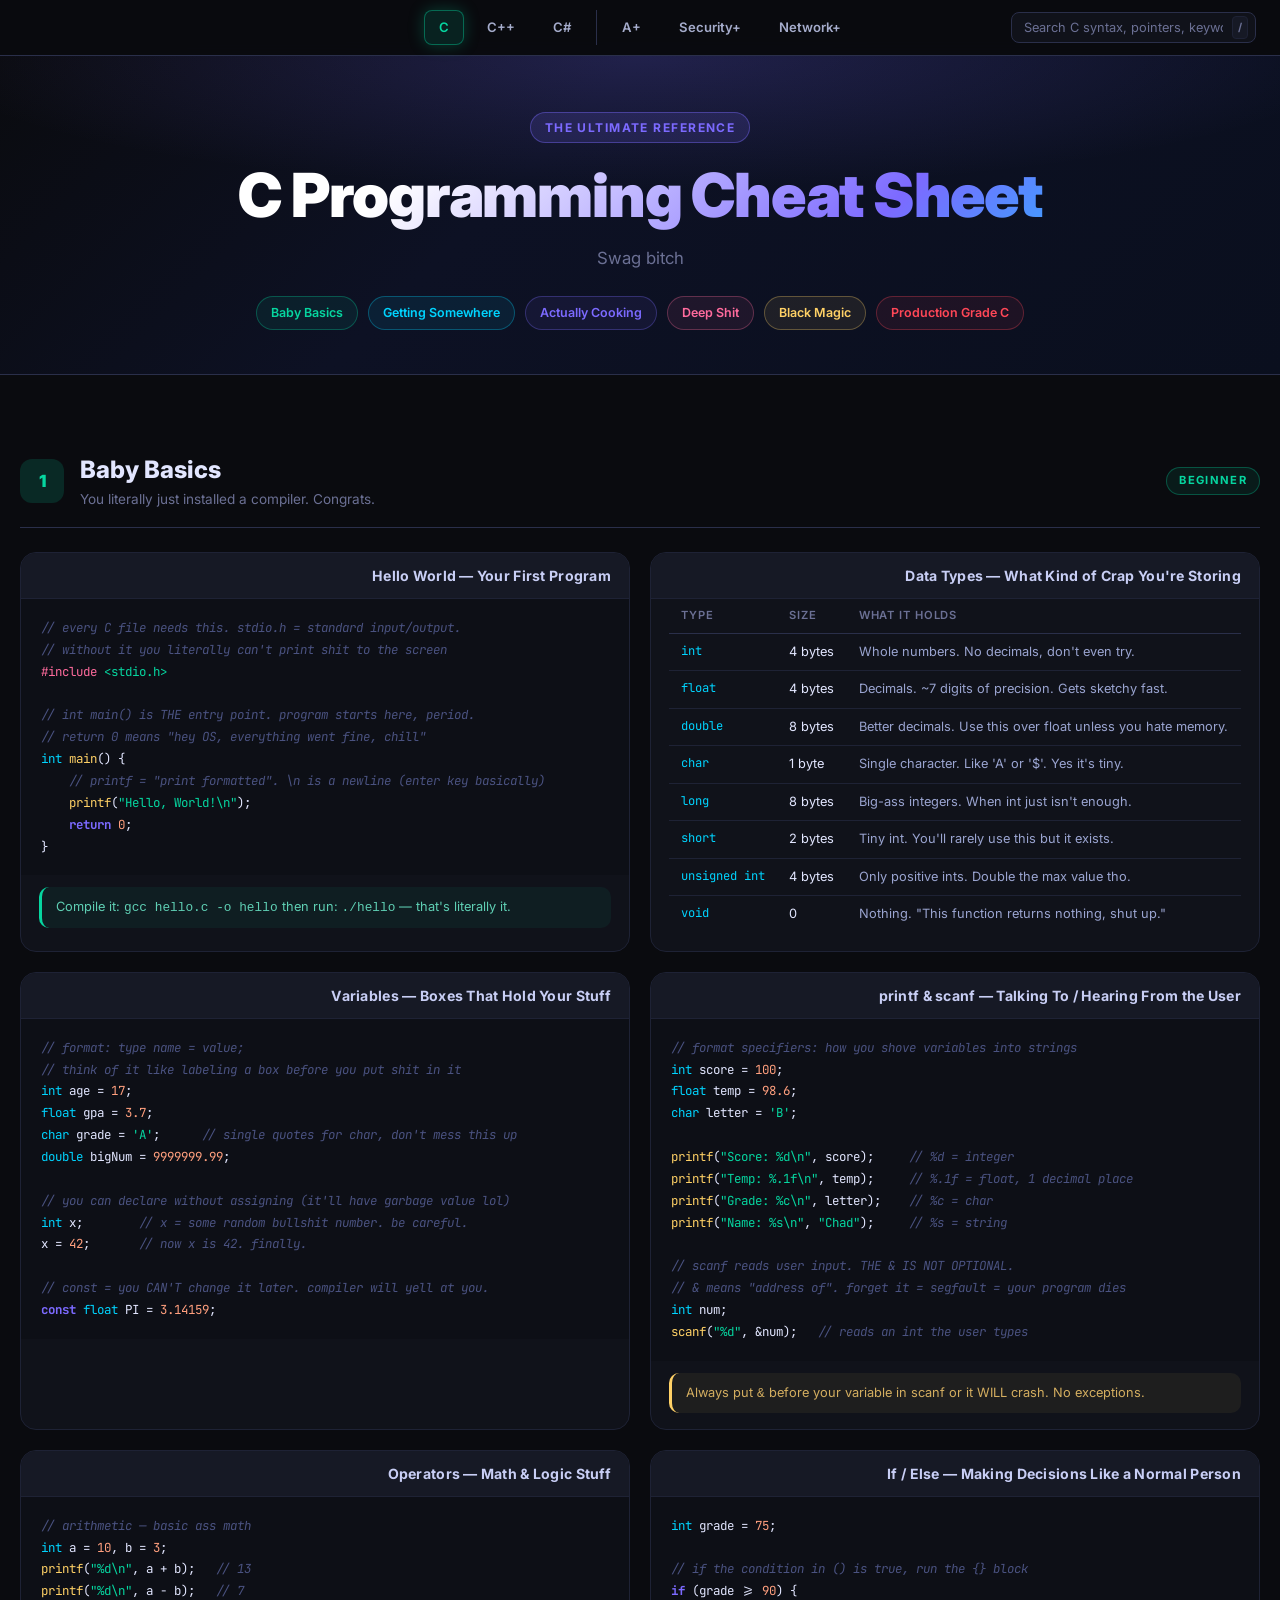
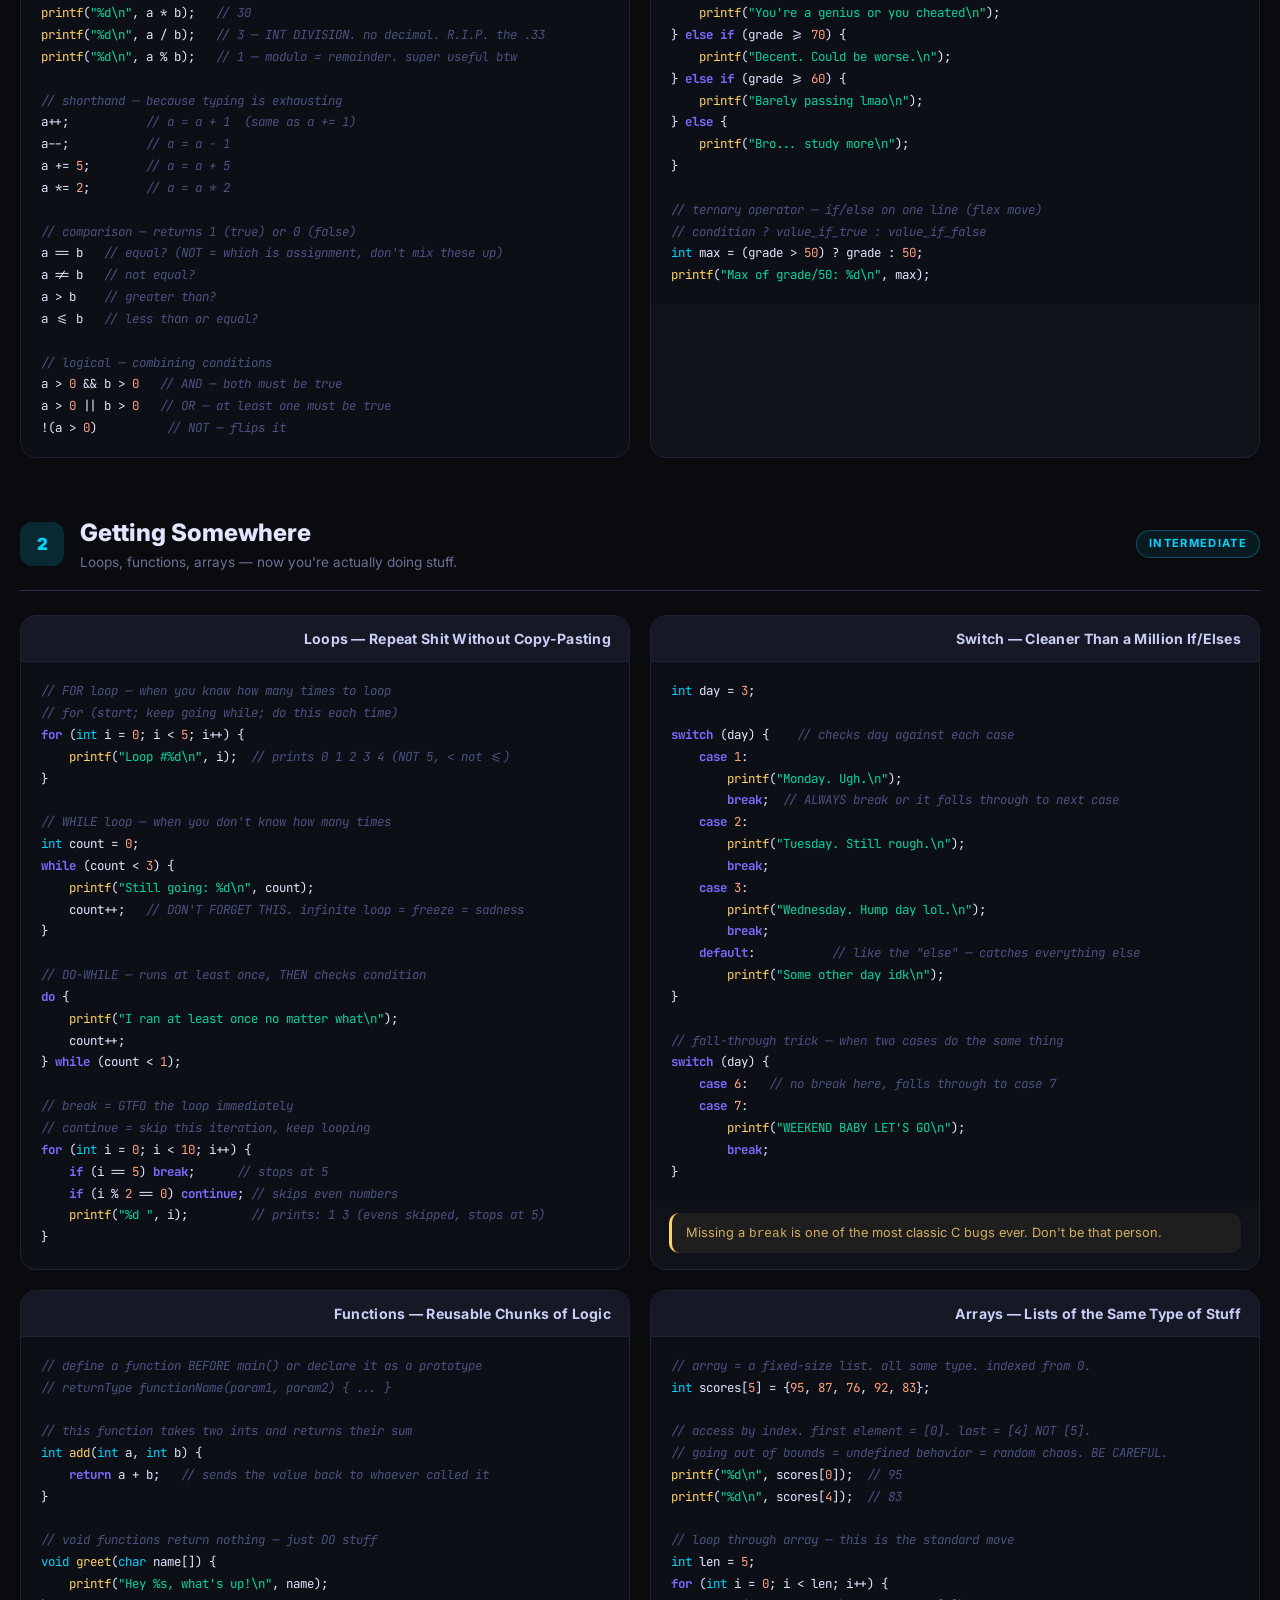
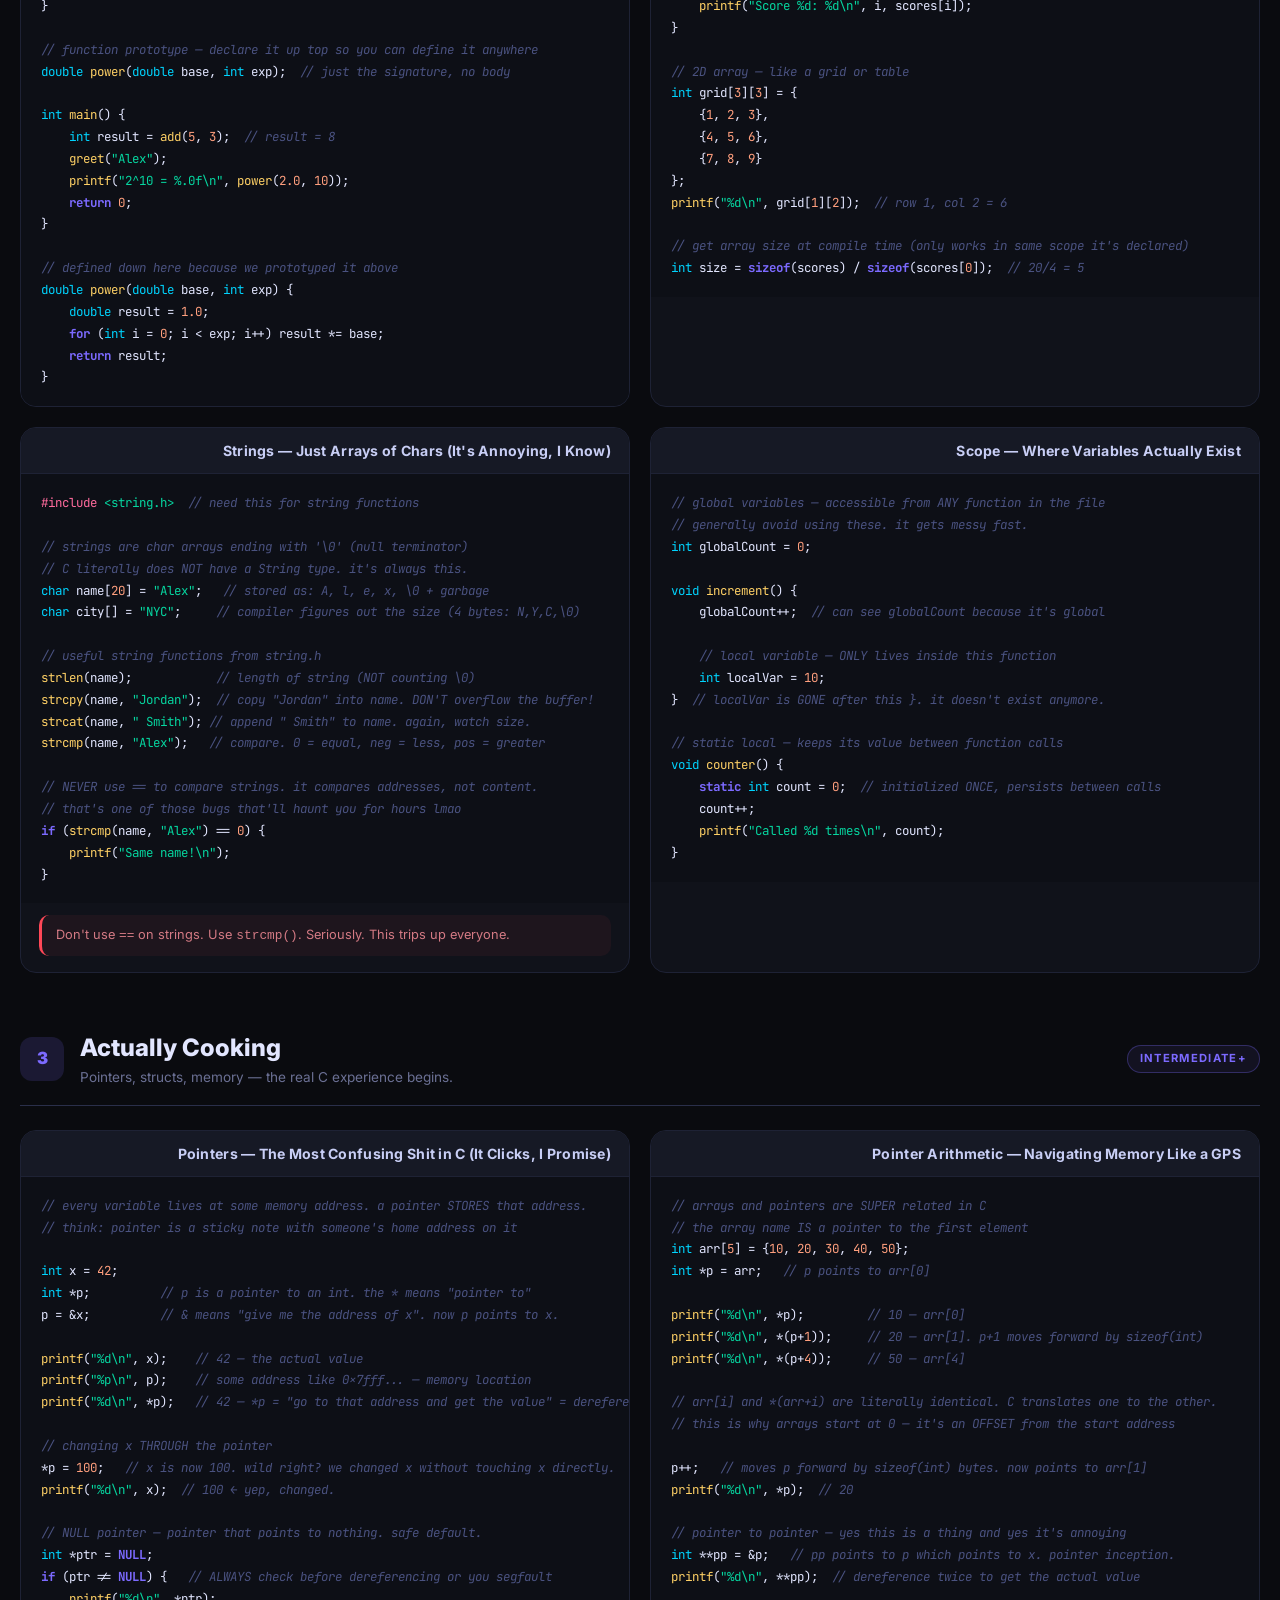
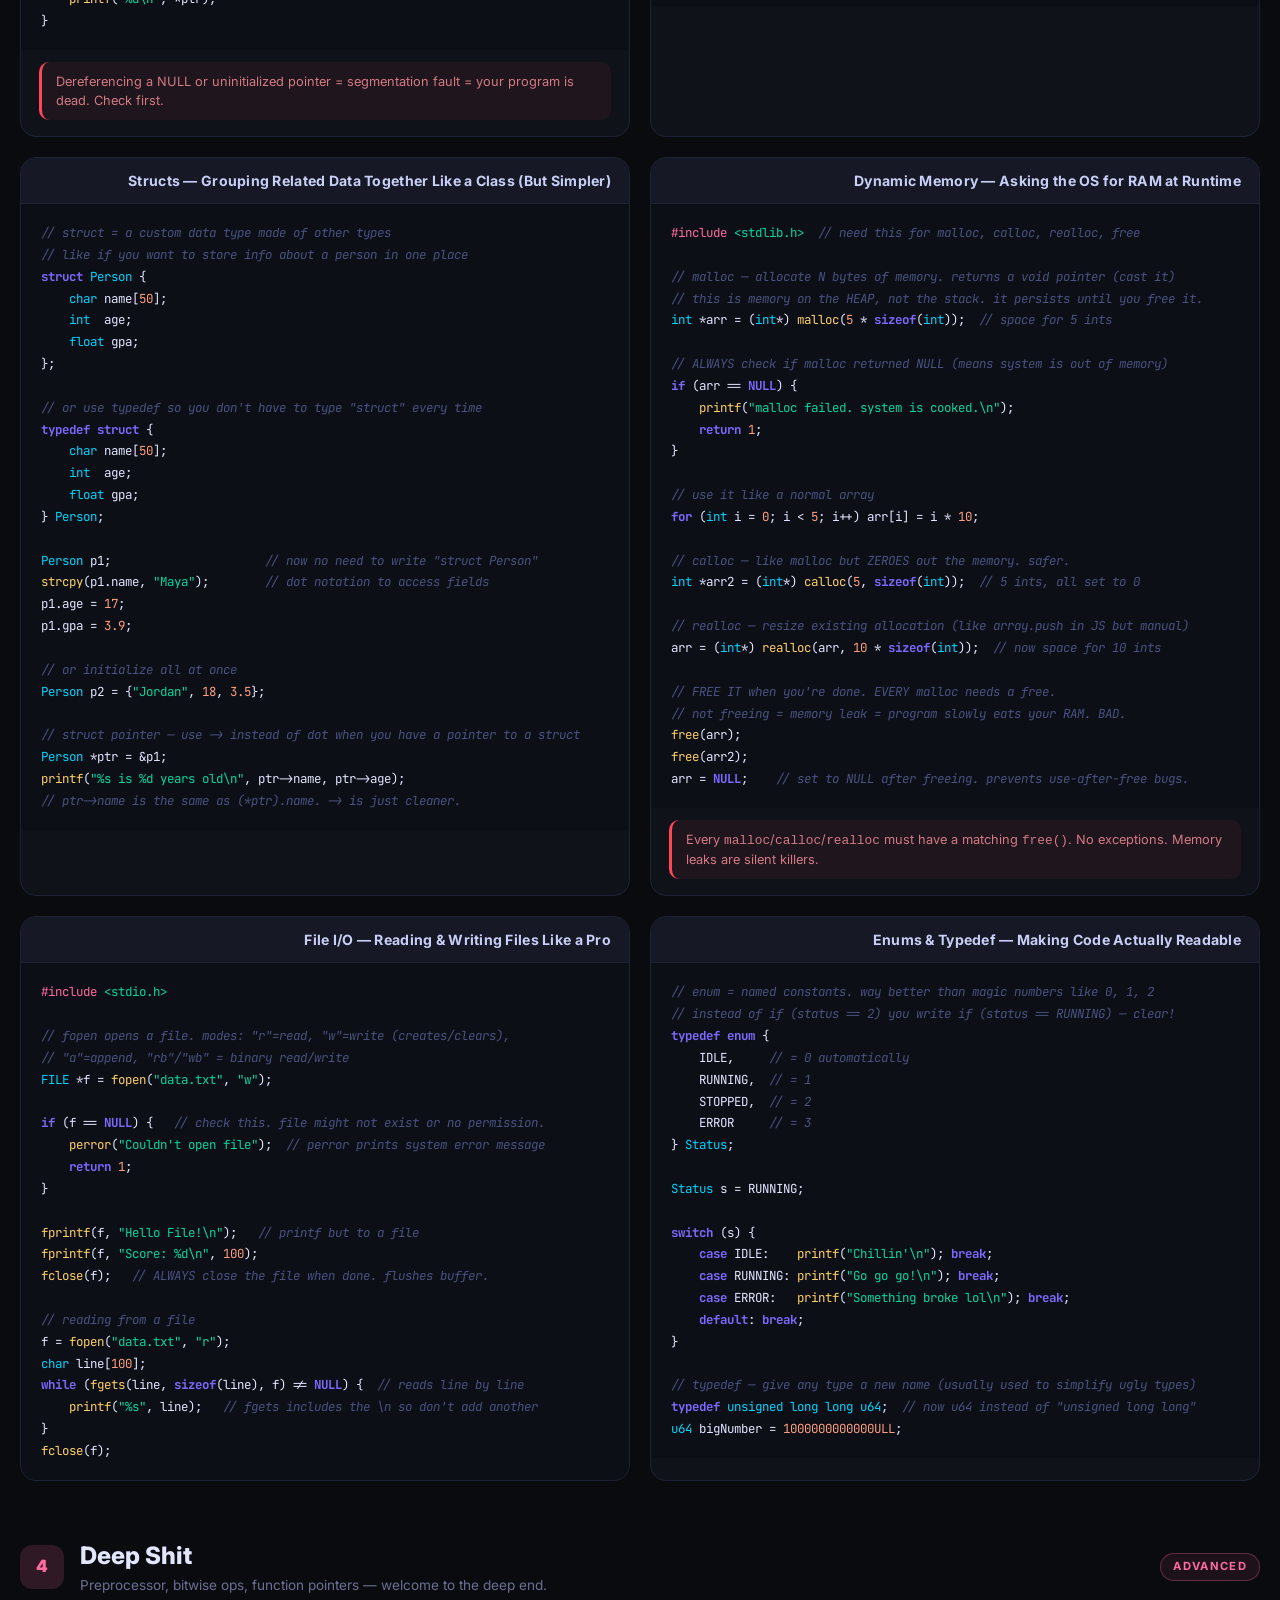
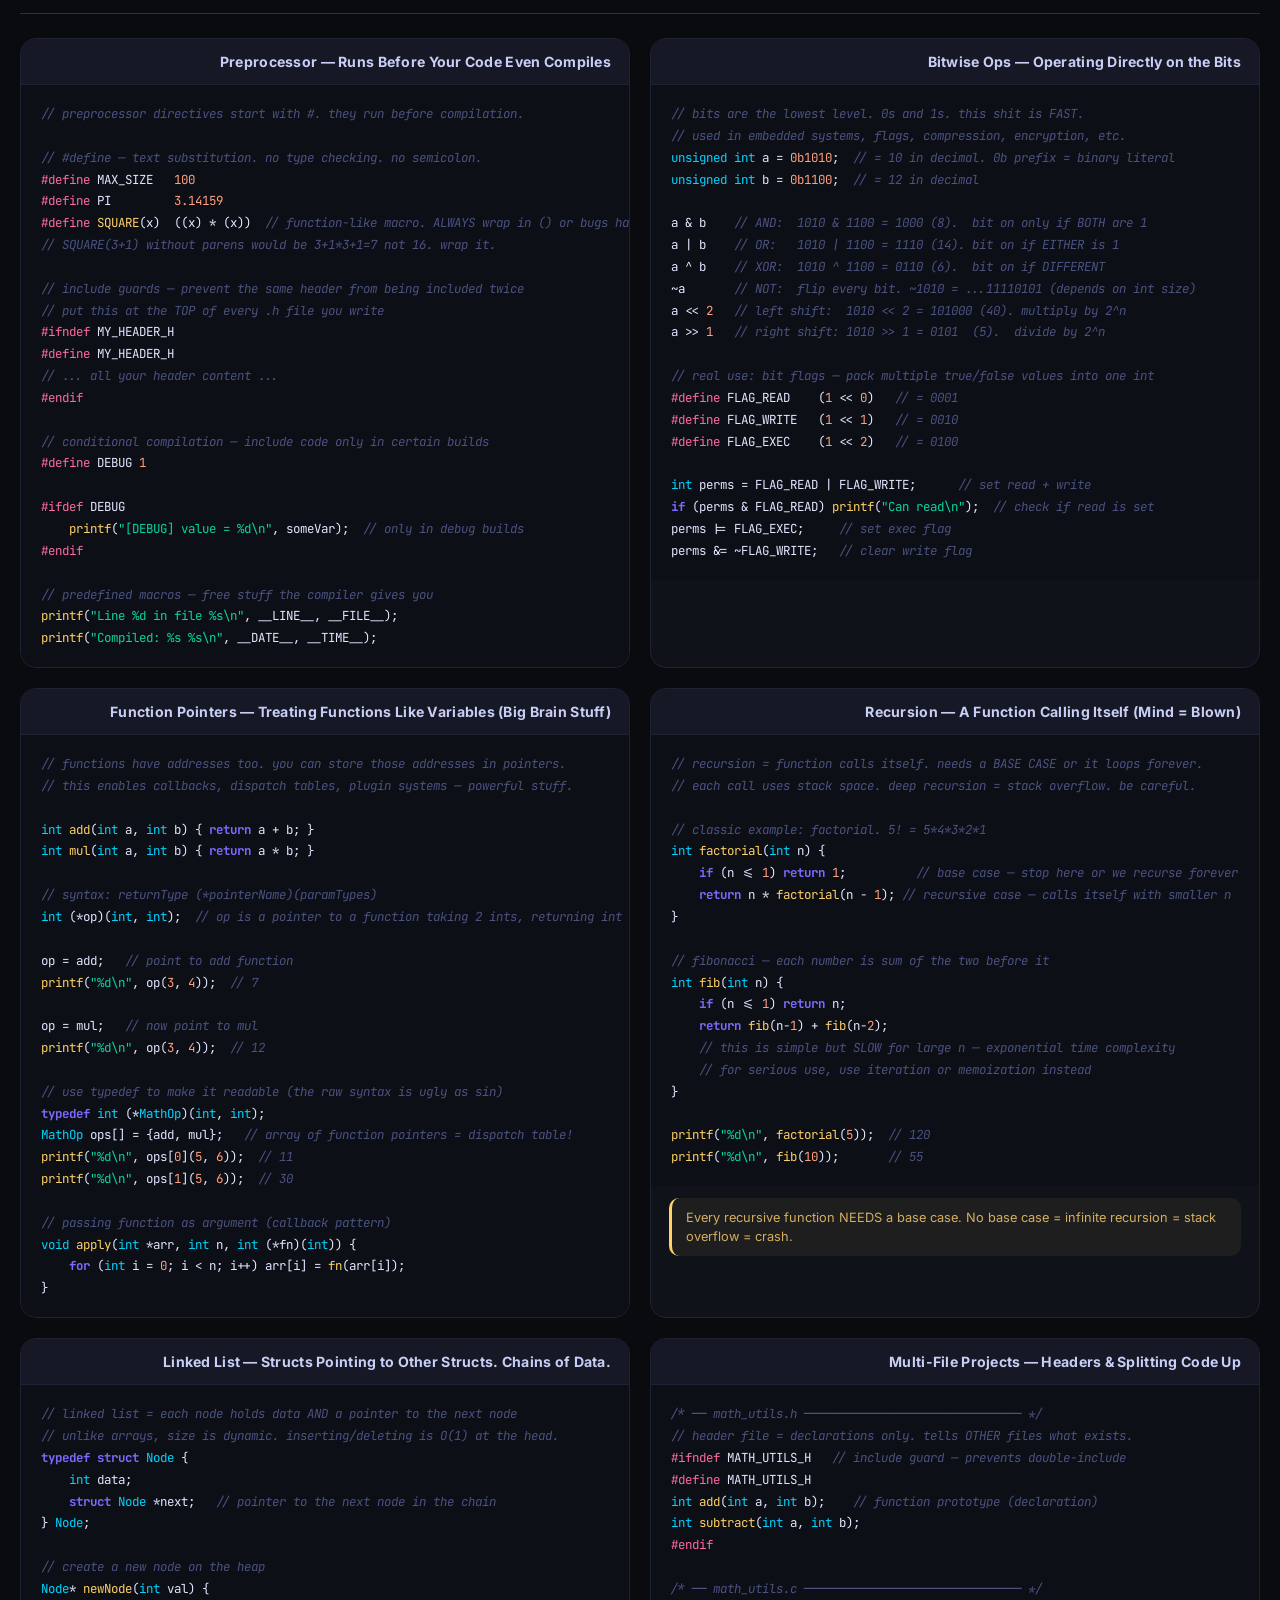
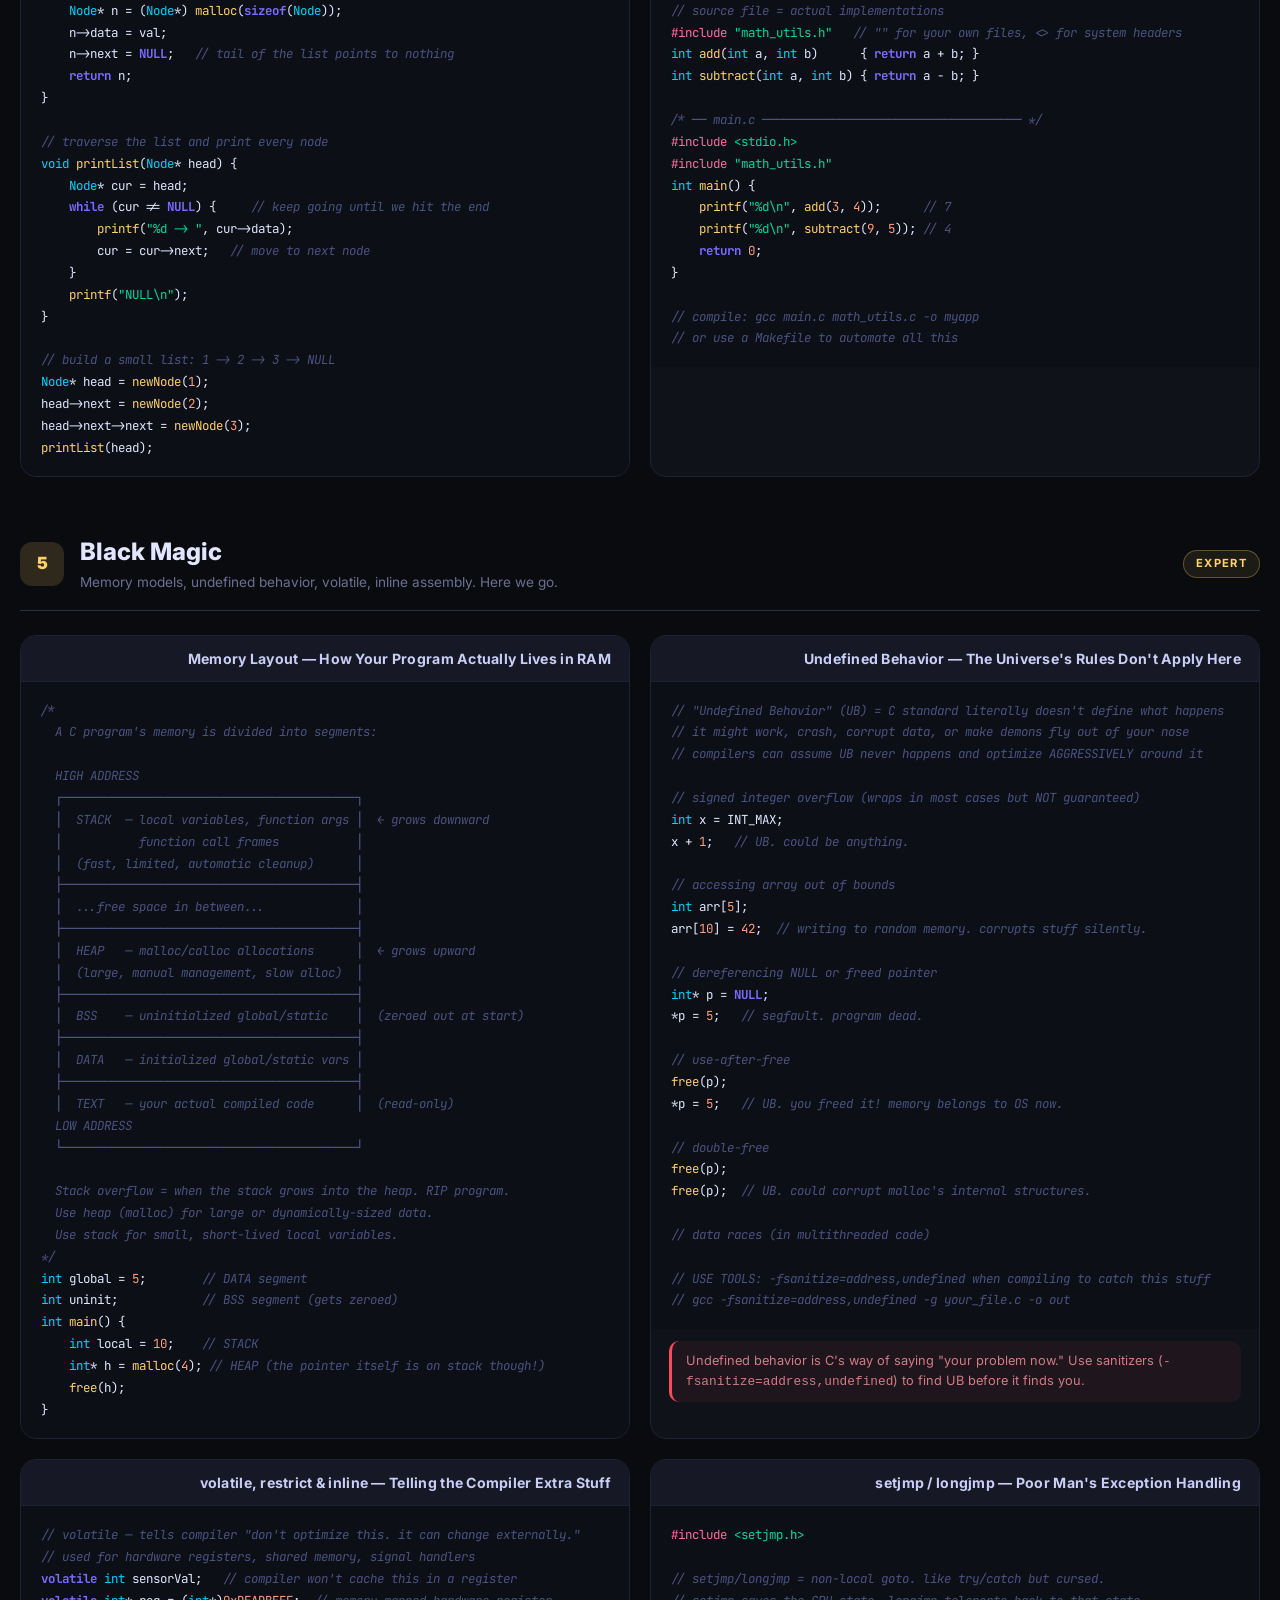
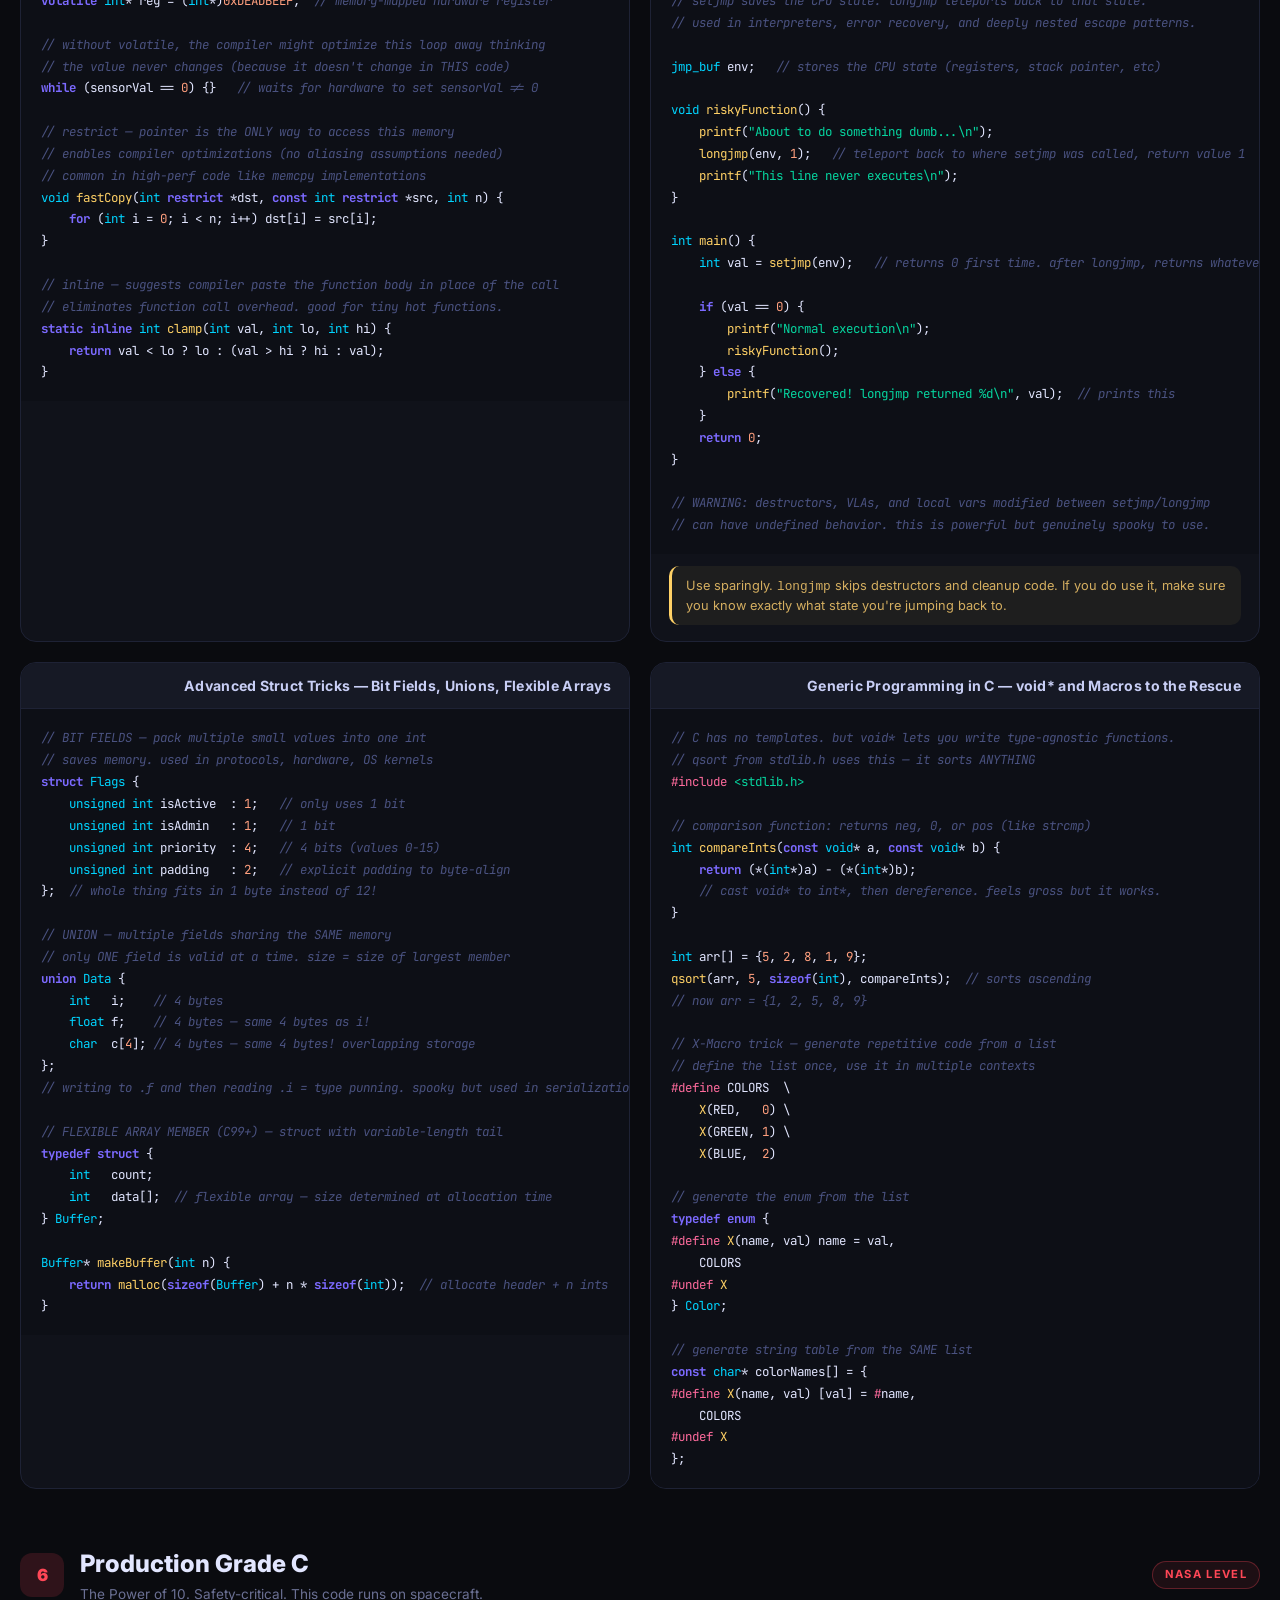
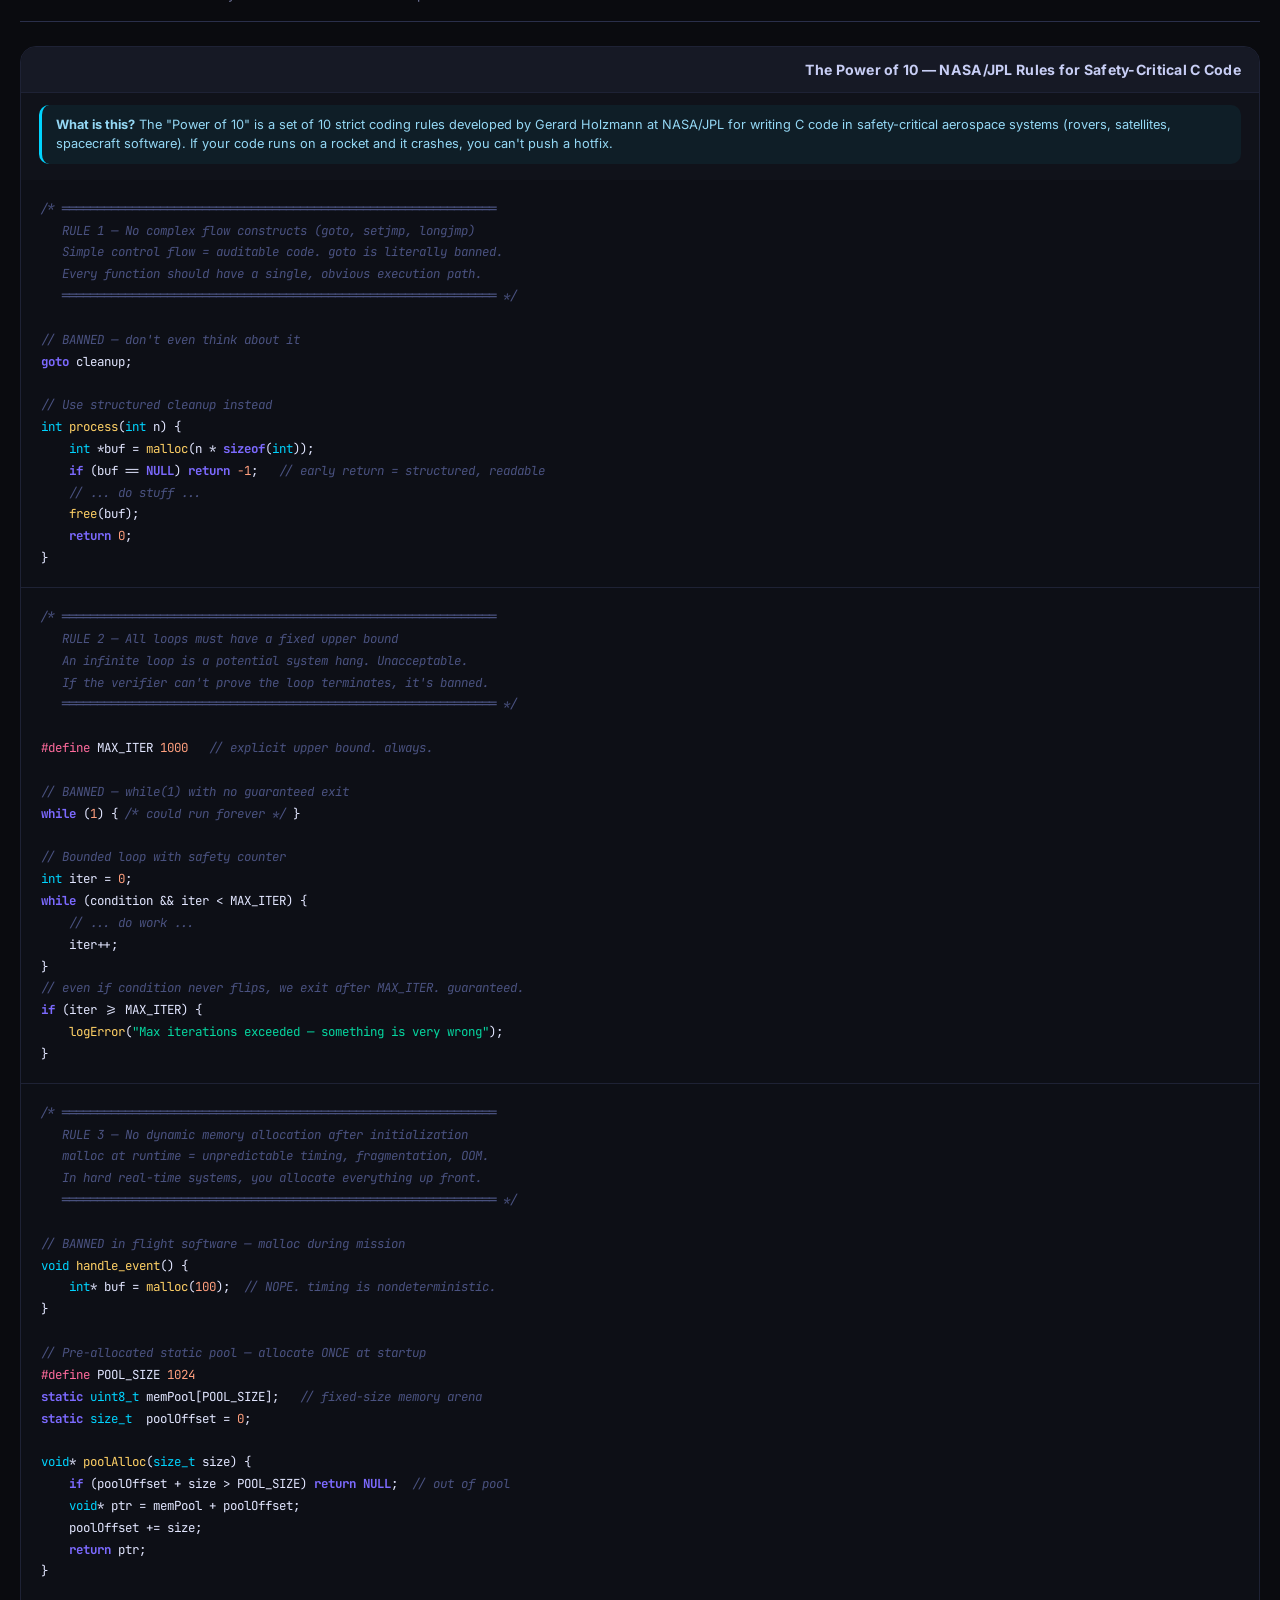
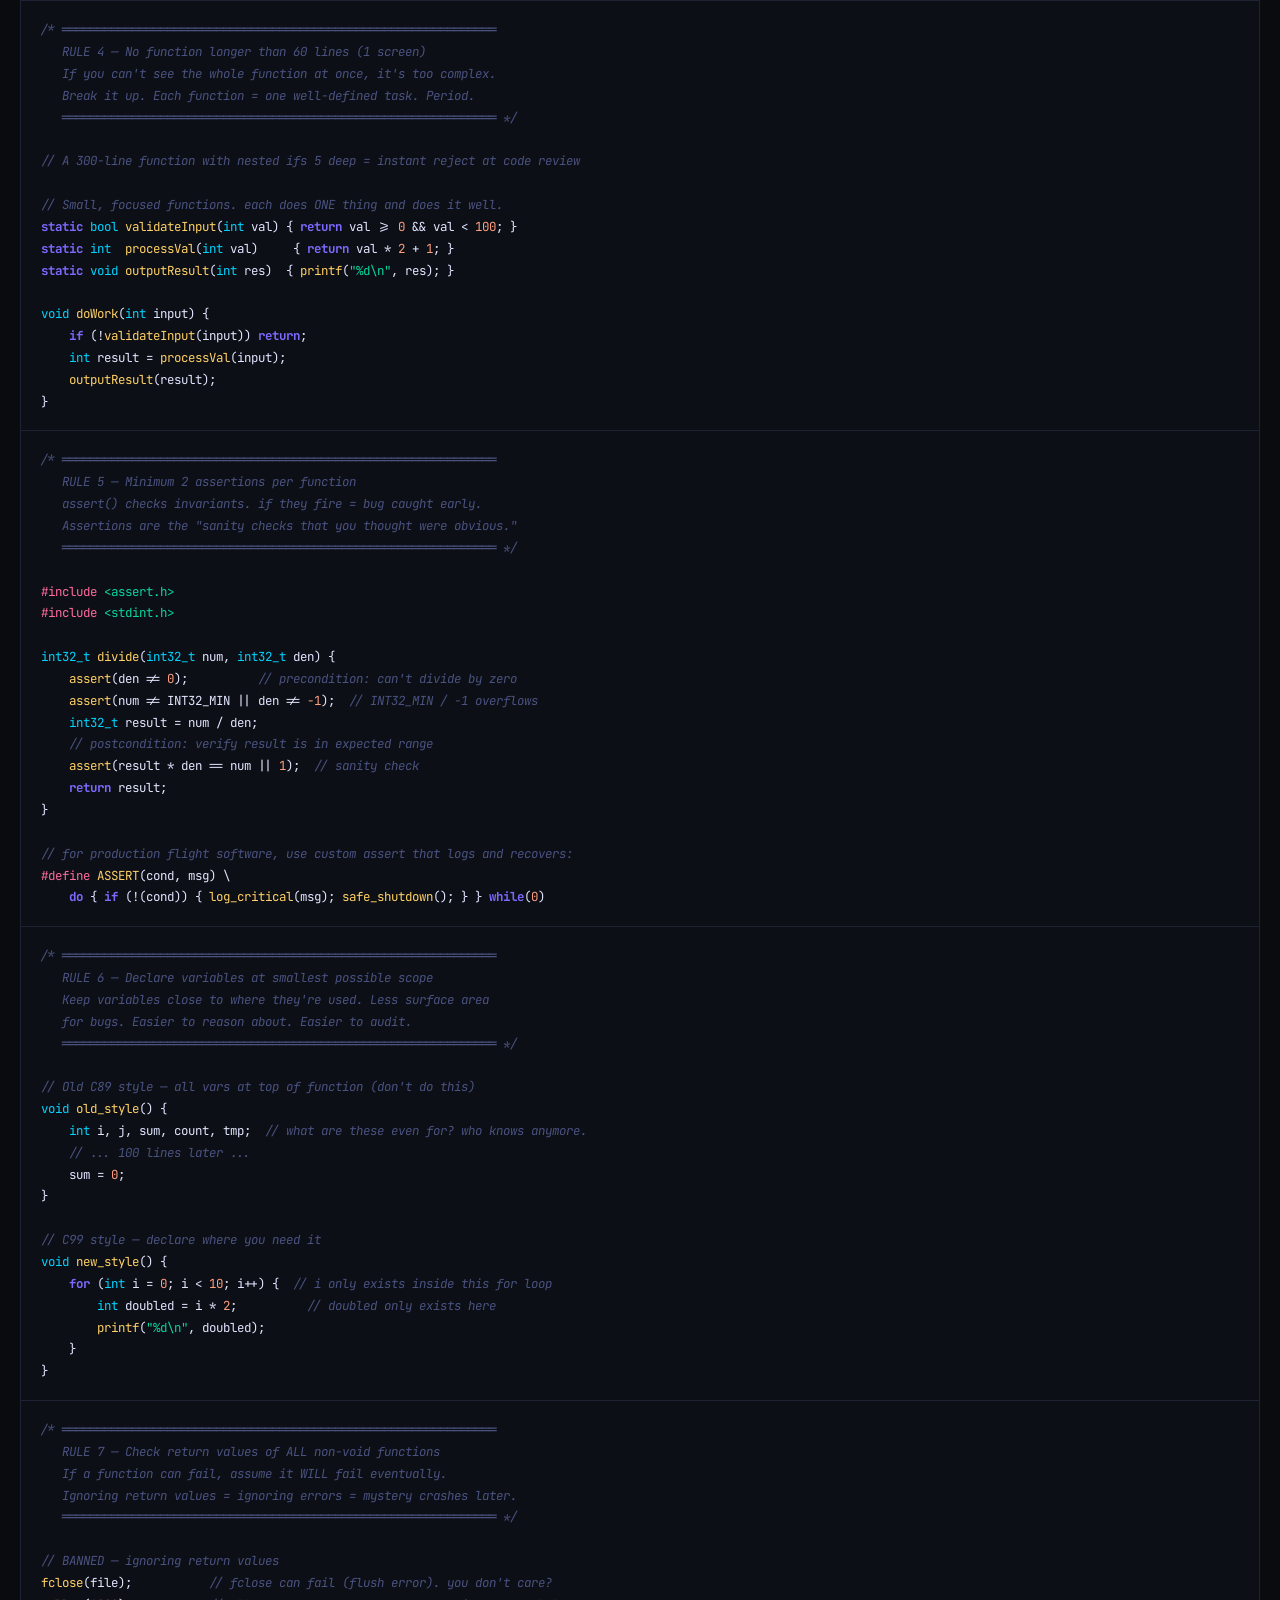
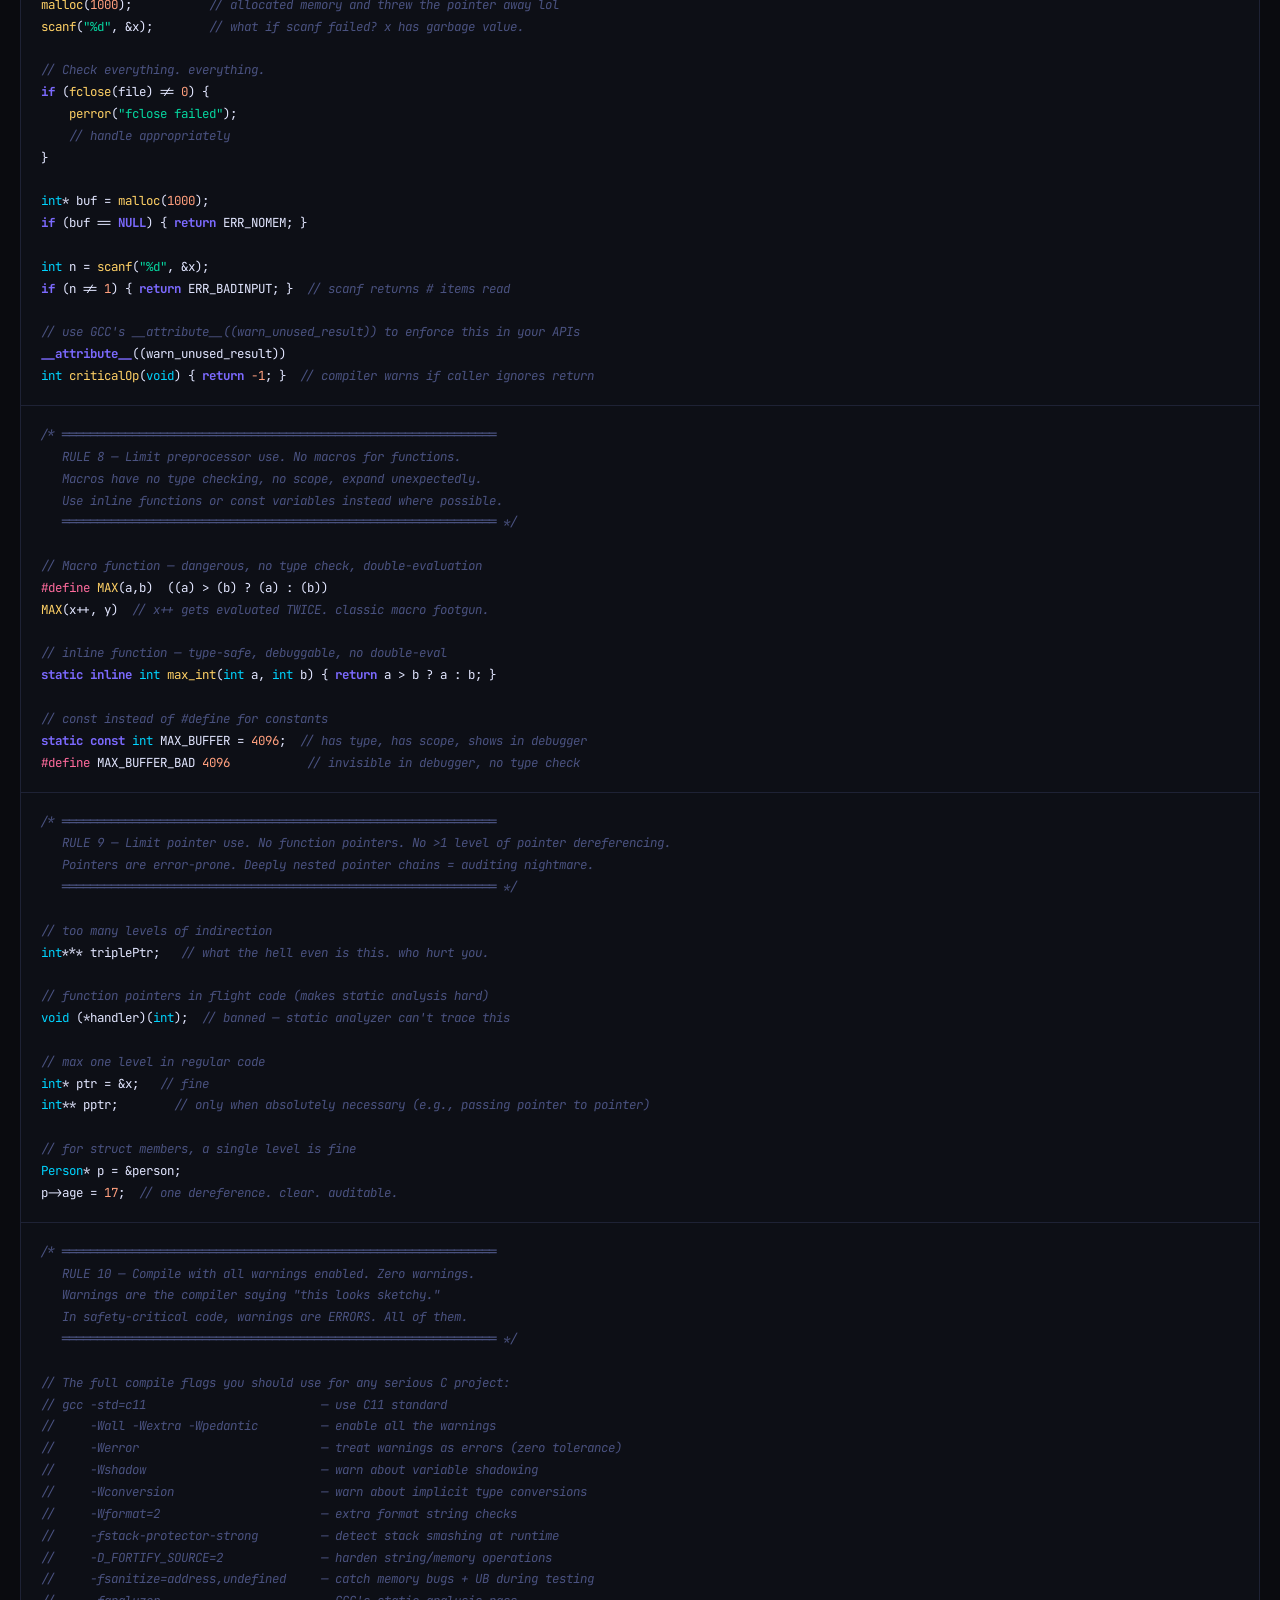
==== commit 01d908d9: "Remove legacy navigation branding" ====
--- a/index.html
+++ b/index.html
@@ -14,15 +14,10 @@
 
 <!-- ════════════════════════════════ SITE NAVIGATION ════════════════════════════════ -->
 <nav class="site-nav">
-  <a class="nav-brand" href="index.html">
-    <span class="brand-badge">REF</span>
-    <span class="brand-text">C-FAMILY REF</span>
-  </a>
   <div class="nav-links">
     <a class="nav-item tab-c active" href="index.html">C</a>
     <a class="nav-item tab-cpp" href="cpp.html">C++</a>
     <a class="nav-item tab-cs" href="csharp.html">C#</a>
-    <a class="nav-item tab-compare" href="compare.html">Rosetta Stone</a>
     <span class="nav-divider"></span>
     <a class="nav-item tab-aplus" href="aplus.html">A+</a>
     <a class="nav-item tab-security" href="security.html">Security+</a>
@@ -48,7 +43,7 @@
     // the big text at the very top of the page
     heroBadge:    "The Ultimate Reference",
     heroTitle:    "C Programming Cheat Sheet",
-    heroSubtitle: "From \"wtf is a variable\" to \"I work at NASA now.\" Every concept explained like you're human, not a textbook.",
+    heroSubtitle: "Swag bitch",
 
     // the 6 little pill buttons under the header (order matches the sections below)
     pills: [
@@ -57,7 +52,7 @@
       "Actually Cooking",
       "Deep Shit",
       "Black Magic",
-      "NASA Rules"
+      "Production Grade C"
     ],
 
     // the 6 main categories on the page. change "title" to rename a category,
@@ -68,7 +63,7 @@
       { title: "Actually Cooking",              desc: "Pointers, structs, memory — the real C experience begins.",                   tag: "Intermediate+" },
       { title: "Deep Shit",                     desc: "Preprocessor, bitwise ops, function pointers — welcome to the deep end.",      tag: "Advanced" },
       { title: "Black Magic",                   desc: "Memory models, undefined behavior, volatile, inline assembly. Here we go.",    tag: "Expert" },
-      { title: "NASA Rules & Production-Grade C", desc: "The Power of 10. Safety-critical. This code runs on spacecraft.",            tag: "NASA Level" }
+      { title: "Production Grade C",             desc: "The Power of 10. Safety-critical. This code runs on spacecraft.",            tag: "NASA Level" }
     ]
   };
 </script>
--- a/styles.css
+++ b/styles.css
@@ -81,46 +81,17 @@
   -webkit-backdrop-filter: blur(14px);
   border-bottom: 1px solid var(--border2);
   padding: 10px 24px;
-  display: flex;
-  align-items: center;
-  justify-content: space-between;
+  display: grid;
+  grid-template-columns: 1fr auto 1fr;
+  align-items: center;
   gap: 20px;
   transition: all .2s ease;
 }
 
-.nav-brand {
-  display: flex;
-  align-items: center;
-  gap: 10px;
-  text-decoration: none;
-  color: var(--text);
-  font-weight: 900;
-  font-size: 1.05rem;
-  letter-spacing: -.01em;
-  flex-shrink: 0;
-}
-
-.brand-badge {
-  background: linear-gradient(135deg, #7c6aff 0%, #00d4ff 100%);
-  color: #fff;
-  font-size: .7rem;
-  font-weight: 800;
-  padding: 4px 8px;
-  border-radius: 6px;
-  letter-spacing: .05em;
-  text-transform: uppercase;
-  box-shadow: 0 0 12px rgba(0, 212, 255, 0.35);
-}
-
-.brand-text {
-  background: linear-gradient(135deg, #ffffff 40%, #c8cef5 100%);
-  -webkit-background-clip: text;
-  -webkit-text-fill-color: transparent;
-  background-clip: text;
-}
-
 .nav-links {
   display: flex;
+  grid-column: 2;
+  justify-self: center;
   align-items: center;
   gap: 8px;
   list-style: none;
@@ -176,15 +147,10 @@
   box-shadow: 0 0 16px rgba(179, 136, 255, 0.25);
 }
 
-.nav-item.tab-compare.active {
-  background: rgba(255, 107, 157, 0.12);
-  border-color: rgba(255, 107, 157, 0.4);
-  color: #ff6b9d;
-  box-shadow: 0 0 16px rgba(255, 107, 157, 0.25);
-}
-
 .nav-search-container {
   display: flex;
+  grid-column: 3;
+  justify-self: end;
   align-items: center;
   position: relative;
   min-width: 240px;
@@ -563,76 +529,6 @@
   border: none;
   border-top: 1px solid var(--border);
   margin: 0 18px 14px;
-}
-
-/* Rosetta Stone Comparison Styles */
-.compare-grid {
-  display: grid;
-  grid-template-columns: repeat(auto-fit, minmax(360px, 1fr));
-  gap: 20px;
-  margin-bottom: 24px;
-}
-.compare-card {
-  background: var(--bg2);
-  border: 1px solid var(--border);
-  border-radius: 16px;
-  overflow: hidden;
-}
-.compare-card-head {
-  padding: 14px 18px;
-  background: var(--bg3);
-  border-bottom: 1px solid var(--border);
-  display: flex;
-  align-items: center;
-  justify-content: space-between;
-}
-.lang-badge {
-  font-size: .7rem;
-  font-weight: 800;
-  padding: 3px 8px;
-  border-radius: 6px;
-  text-transform: uppercase;
-  letter-spacing: .05em;
-}
-.lang-c { background: rgba(6, 214, 160, 0.15); color: #06d6a0; border: 1px solid rgba(6, 214, 160, 0.3); }
-.lang-cpp { background: rgba(0, 212, 255, 0.15); color: #00d4ff; border: 1px solid rgba(0, 212, 255, 0.3); }
-.lang-cs { background: rgba(179, 136, 255, 0.15); color: #b388ff; border: 1px solid rgba(179, 136, 255, 0.3); }
-
-.rosetta-table-wrap {
-  overflow-x: auto;
-  margin-top: 20px;
-  border: 1px solid var(--border);
-  border-radius: 16px;
-  background: var(--bg2);
-}
-.rosetta-table {
-  width: 100%;
-  border-collapse: collapse;
-  font-size: .82rem;
-}
-.rosetta-table th {
-  background: var(--bg3);
-  padding: 14px 16px;
-  font-size: .75rem;
-  font-weight: 700;
-  text-transform: uppercase;
-  letter-spacing: .08em;
-  color: var(--text);
-  border-bottom: 1px solid var(--border2);
-}
-.rosetta-table td {
-  padding: 14px 16px;
-  border-bottom: 1px solid var(--border);
-  vertical-align: top;
-  line-height: 1.6;
-}
-.rosetta-table tr:hover td {
-  background: rgba(255, 255, 255, 0.02);
-}
-.rosetta-feature {
-  font-weight: 700;
-  color: #fff;
-  white-space: nowrap;
 }
 
 /* Floating Back to Top Button */
@@ -708,6 +604,8 @@
 /* Responsive adjustments */
 @media (max-width: 900px) {
   .site-nav {
+    display: flex;
+    justify-content: center;
     flex-wrap: wrap;
     padding: 12px 16px;
   }
@@ -726,7 +624,6 @@
   .hero { padding: 40px 16px 32px; }
   .level-pills { gap: 6px; }
   .pill { padding: 4px 10px; font-size: .72rem; }
-  .nav-brand span.brand-title { display: none; }
 }
 
 /* ============================================================
@@ -842,6 +739,7 @@
 .quiz-exam-card-top { display: flex; align-items: flex-start; justify-content: space-between; gap: 10px; }
 .quiz-exam-title { font-weight: 700; font-size: .95rem; }
 .quiz-exam-count { font-size: .72rem; color: var(--muted); white-space: nowrap; padding-top: 2px; }
+.quiz-exam-description { color: var(--text-dim); font-size: .78rem; line-height: 1.45; margin: 10px 0 4px; }
 .quiz-best { font-size: .78rem; color: var(--accent1); font-weight: 600; }
 .quiz-best-empty { color: var(--muted); font-weight: 500; }
 .quiz-exam-actions { display: flex; gap: 8px; flex-wrap: wrap; margin-top: 4px; }
